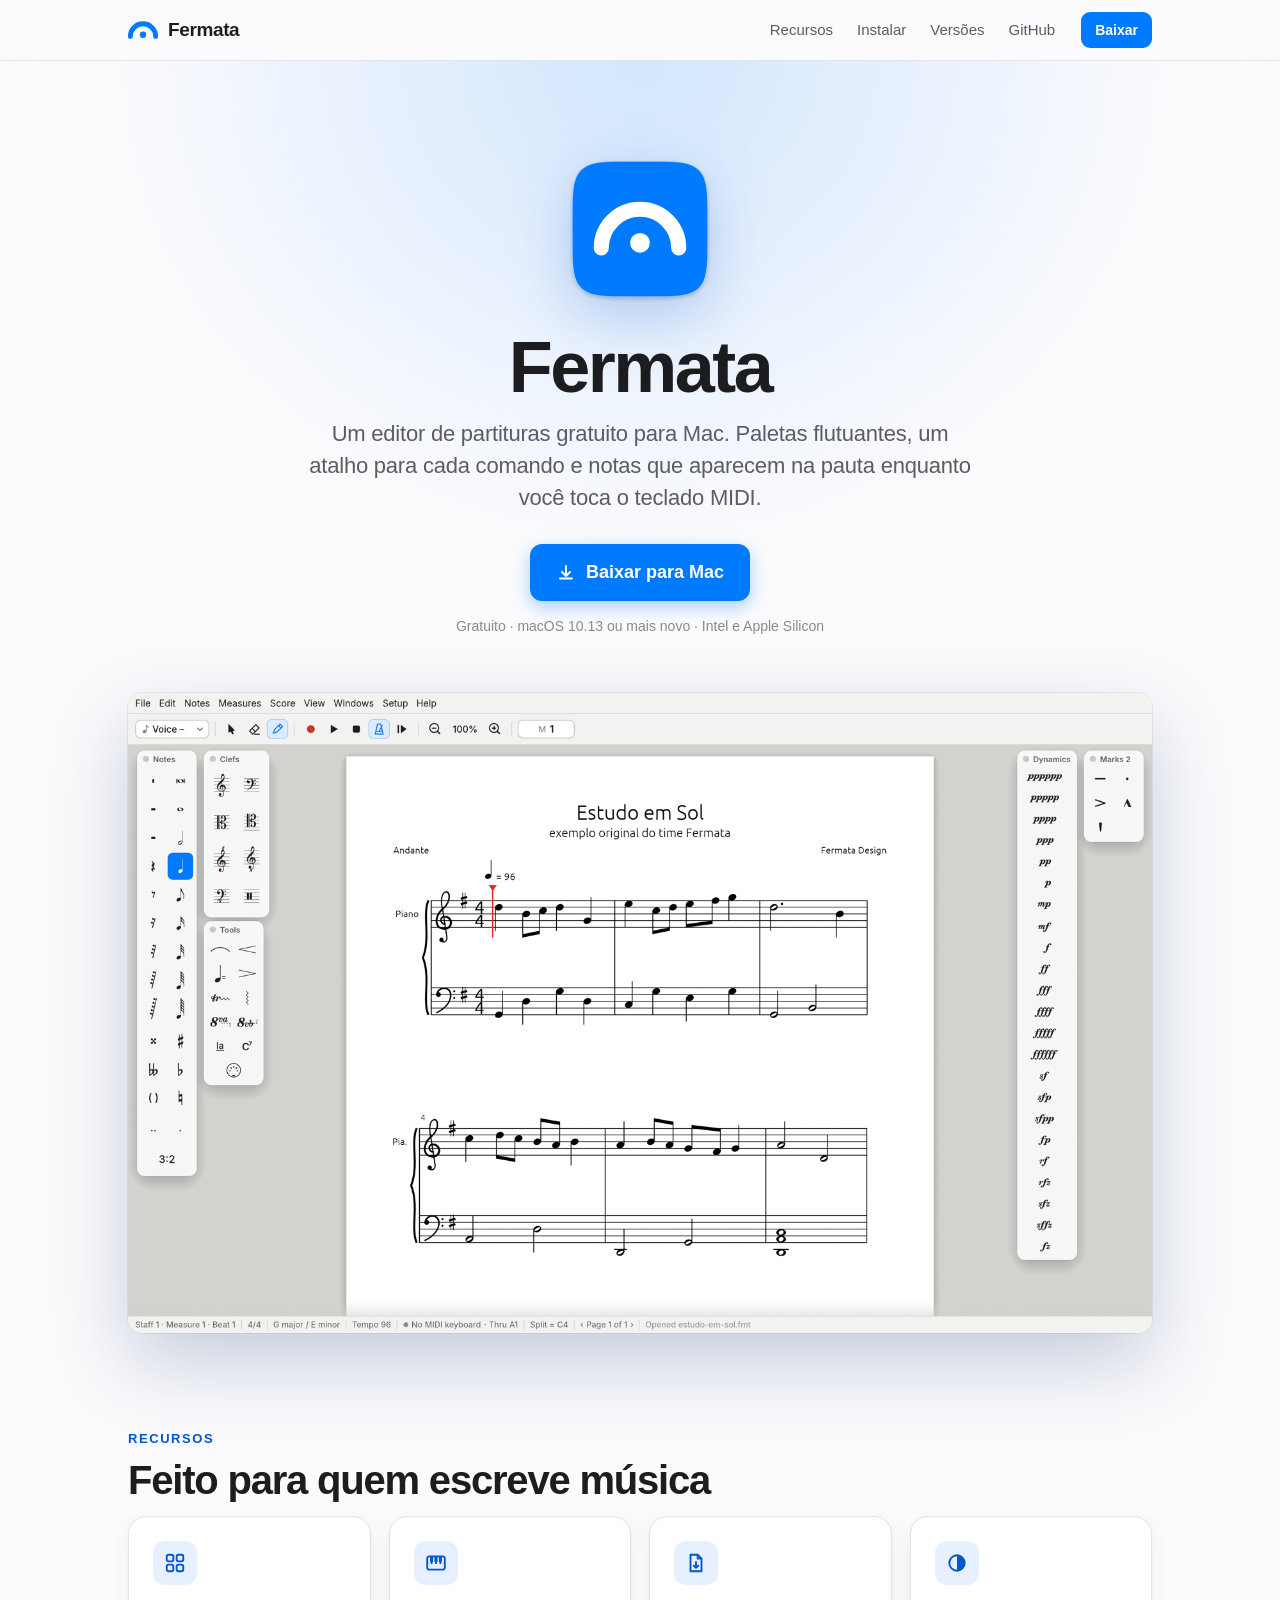
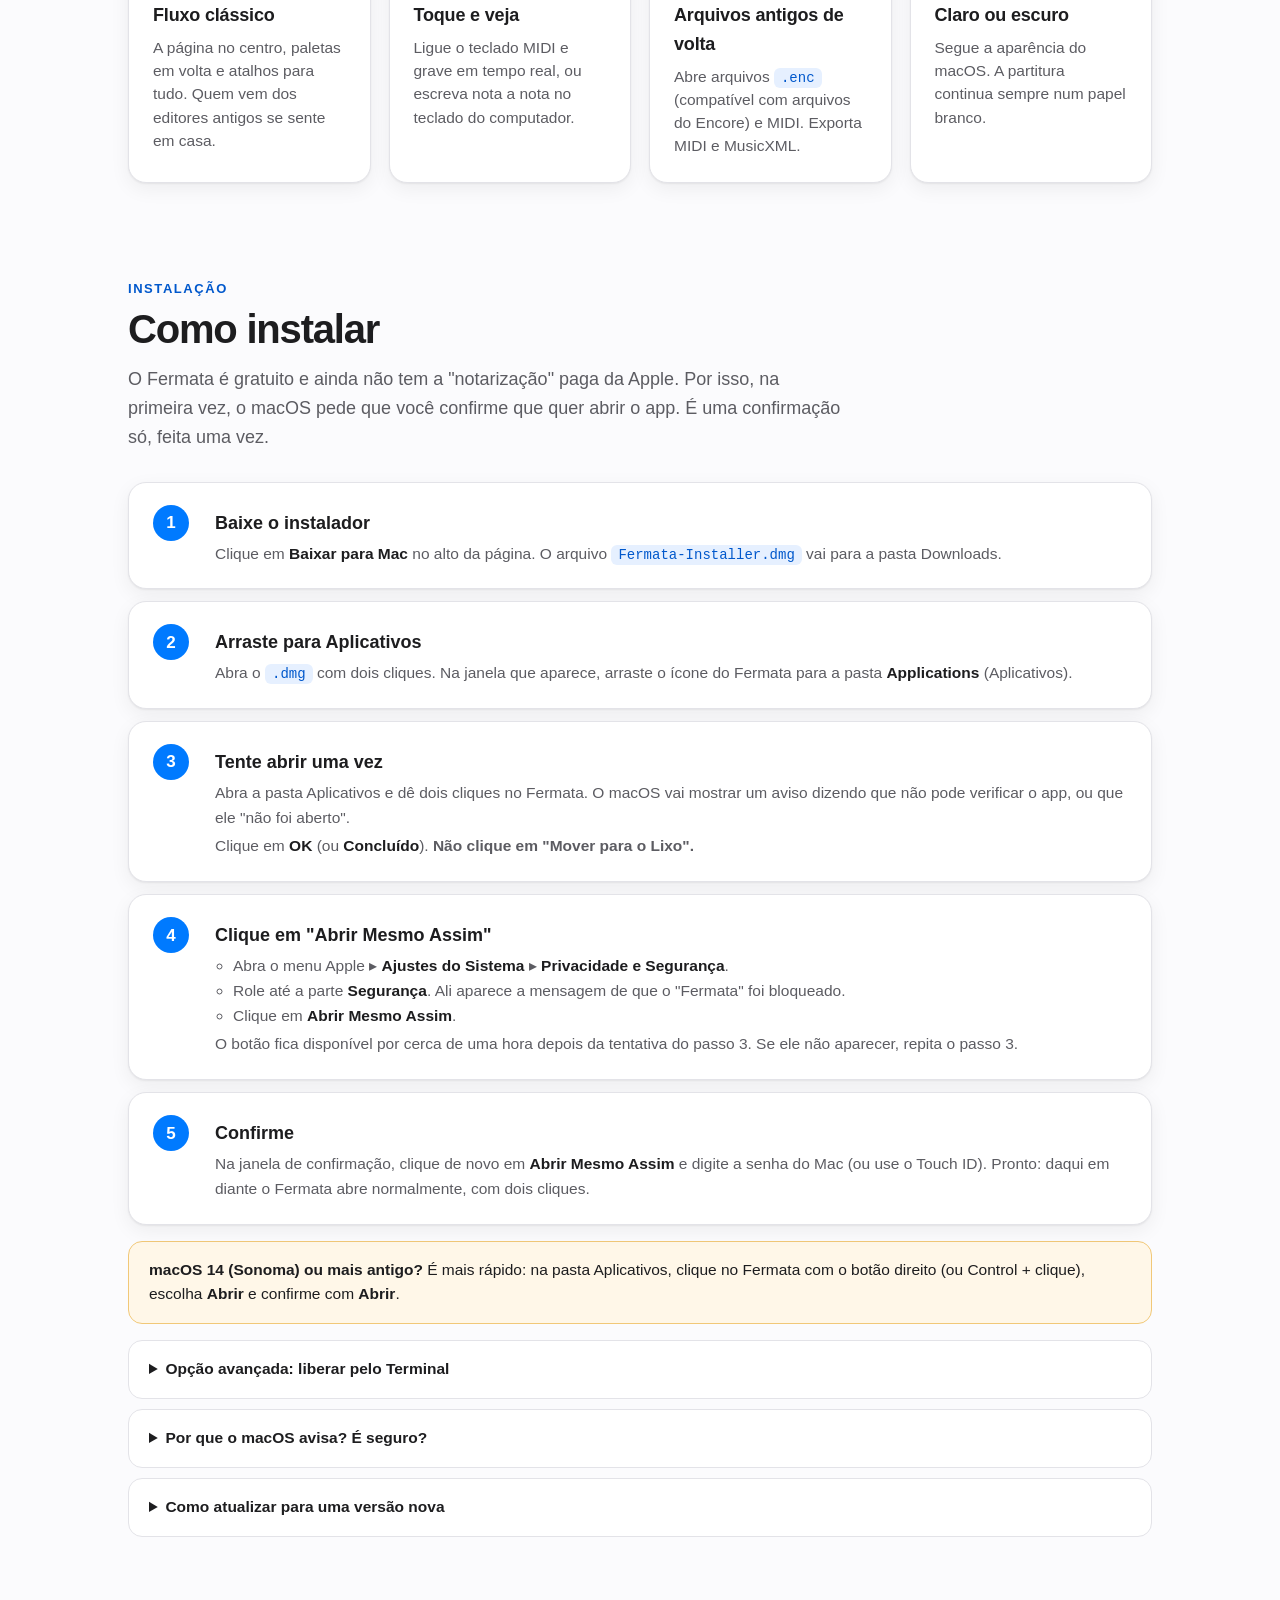
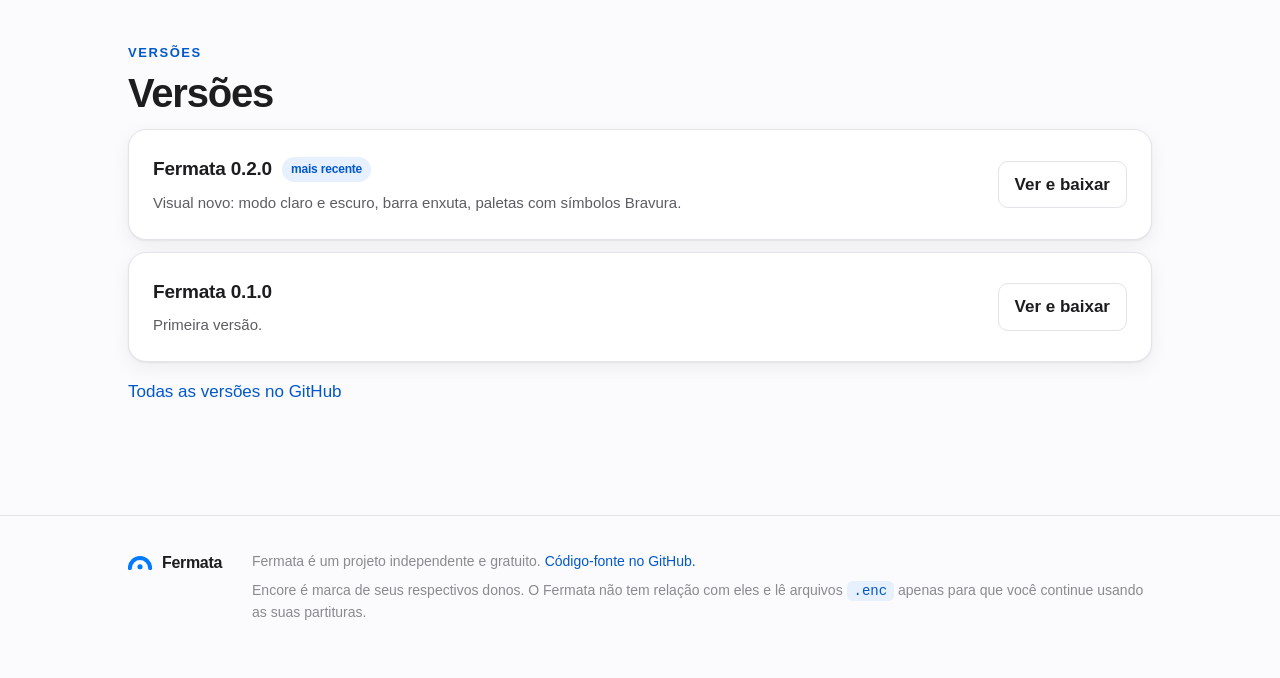
==== docs/index.html @ e5c8a21b "site: identidade visual nova (ícone Traço, logotipo, favicon, og:image) na página de download (F-14)" ====
<!doctype html>
<html lang="pt-BR">
<head>
<meta charset="utf-8">
<meta name="viewport" content="width=device-width, initial-scale=1">
<title>Fermata · editor de partituras gratuito para Mac</title>
<meta name="description" content="Fermata é um editor de partituras gratuito para macOS: paletas flutuantes, atalhos para tudo e entrada pelo teclado MIDI.">
<meta name="color-scheme" content="light dark">
<meta name="theme-color" content="#FBFBFD" media="(prefers-color-scheme: light)">
<meta name="theme-color" content="#0F0F11" media="(prefers-color-scheme: dark)">
<link rel="icon" href="favicon.svg" type="image/svg+xml">
<link rel="icon" href="favicon-32.png" sizes="32x32" type="image/png">
<link rel="icon" href="favicon-16.png" sizes="16x16" type="image/png">
<link rel="apple-touch-icon" href="apple-touch-icon.png">
<meta property="og:type" content="website">
<meta property="og:title" content="Fermata · editor de partituras gratuito para Mac">
<meta property="og:description" content="Paletas flutuantes, um atalho para cada comando e notas que aparecem na pauta enquanto você toca o teclado MIDI.">
<meta property="og:url" content="https://murillowelsi.github.io/fermata/">
<meta property="og:image" content="https://murillowelsi.github.io/fermata/og-image.png">
<meta property="og:image:width" content="1200">
<meta property="og:image:height" content="630">
<meta name="twitter:card" content="summary_large_image">
<meta name="twitter:image" content="https://murillowelsi.github.io/fermata/og-image.png">
<link rel="stylesheet" href="site.css">
</head>
<body>

<nav class="nav"><div class="wrap">
  <a class="brand" href="#"><svg viewBox="232 228 560 560" aria-hidden="true"><path d="M276 628A236 236 0 0 1 748 628" fill="none" stroke="currentColor" stroke-width="92" stroke-linecap="round"/><circle cx="512" cy="596" r="60" fill="currentColor"/></svg>Fermata</a>
  <div class="links"><a href="#recursos">Recursos</a><a href="#instalar">Instalar</a><a href="#versoes">Versões</a><a href="https://github.com/murillowelsi/fermata">GitHub</a></div>
  <a class="btn sm" href="https://github.com/murillowelsi/fermata/releases/latest/download/Fermata-Installer.dmg">Baixar</a>
</div></nav>

<header class="hero"><div class="wrap">
  <div class="appicon"><img src="app-icon.svg" alt="Ícone do Fermata" width="168" height="168"></div>
  <h1>Fermata</h1>
  <p class="lead">Um editor de partituras gratuito para Mac. Paletas flutuantes, um atalho para cada comando e notas que aparecem na pauta enquanto você toca o teclado MIDI.</p>
  <a class="btn" href="https://github.com/murillowelsi/fermata/releases/latest/download/Fermata-Installer.dmg"><svg viewBox="0 0 20 20" fill="none" stroke="currentColor" stroke-width="1.9" stroke-linecap="round" stroke-linejoin="round" aria-hidden="true"><path d="M10 3v9.5M6 9l4 4 4-4M4 15.5h12"/></svg>Baixar para Mac</a>
  <div class="meta" id="latest-meta">Gratuito · macOS 10.13 ou mais novo · Intel e Apple Silicon</div>
  <picture>
    <source srcset="screenshot-escuro.png" media="(prefers-color-scheme: dark)">
    <img class="shot" src="screenshot-claro.png" alt="O Fermata com uma partitura para piano aberta, paletas de notas, claves, ferramentas e dinâmicas">
  </picture>
</div></header>

<section id="recursos"><div class="wrap">
  <div class="eyebrow">Recursos</div><h2>Feito para quem escreve música</h2>
  <div class="grid">
    <div class="card"><div class="fi"><svg width="22" height="22" viewBox="0 0 20 20" fill="none" stroke="currentColor" stroke-width="1.7" aria-hidden="true"><rect x="2.5" y="2.5" width="6" height="6" rx="1.6"/><rect x="11.5" y="2.5" width="6" height="6" rx="1.6"/><rect x="2.5" y="11.5" width="6" height="6" rx="1.6"/><rect x="11.5" y="11.5" width="6" height="6" rx="1.6"/></svg></div><h3>Fluxo clássico</h3><p>A página no centro, paletas em volta e atalhos para tudo. Quem vem dos editores antigos se sente em casa.</p></div>
    <div class="card"><div class="fi"><svg width="22" height="22" viewBox="0 0 20 20" fill="none" stroke="currentColor" stroke-width="1.7" stroke-linejoin="round" aria-hidden="true"><rect x="2" y="4" width="16" height="12" rx="2"/><path d="M6 4v7M10 4v7M14 4v7"/><path d="M4.6 4h2.8v5H4.6zM8.6 4h2.8v5H8.6zM12.6 4h2.8v5h-2.8z" fill="currentColor" stroke="none"/></svg></div><h3>Toque e veja</h3><p>Ligue o teclado MIDI e grave em tempo real, ou escreva nota a nota no teclado do computador.</p></div>
    <div class="card"><div class="fi"><svg width="22" height="22" viewBox="0 0 20 20" fill="none" stroke="currentColor" stroke-width="1.7" stroke-linecap="round" stroke-linejoin="round" aria-hidden="true"><path d="M5 2.5h6.5l3.5 3.5v11.5H5z"/><path d="M11.5 2.5V6H15"/><path d="M8 12.5l2 2 2-2M10 9v5.3"/></svg></div><h3>Arquivos antigos de volta</h3><p>Abre arquivos <code>.enc</code> (compatível com arquivos do Encore) e MIDI. Exporta MIDI e MusicXML.</p></div>
    <div class="card"><div class="fi"><svg width="22" height="22" viewBox="0 0 20 20" fill="none" stroke="currentColor" stroke-width="1.7" aria-hidden="true"><circle cx="10" cy="10" r="7"/><path d="M10 3a7 7 0 0 1 0 14z" fill="currentColor" stroke="none"/></svg></div><h3>Claro ou escuro</h3><p>Segue a aparência do macOS. A partitura continua sempre num papel branco.</p></div>
  </div>
</div></section>

<section id="instalar"><div class="wrap">
  <div class="eyebrow">Instalação</div><h2>Como instalar</h2>
  <p class="intro">O Fermata é gratuito e ainda não tem a "notarização" paga da Apple. Por isso, na primeira vez, o macOS pede que você confirme que quer abrir o app. É uma confirmação só, feita uma vez.</p>
  <ol class="steps">
    <li><span class="n">1</span><div><h3>Baixe o instalador</h3><p>Clique em <span class="ui">Baixar para Mac</span> no alto da página. O arquivo <code>Fermata-Installer.dmg</code> vai para a pasta Downloads.</p></div></li>
    <li><span class="n">2</span><div><h3>Arraste para Aplicativos</h3><p>Abra o <code>.dmg</code> com dois cliques. Na janela que aparece, arraste o ícone do Fermata para a pasta <span class="ui">Applications</span> (Aplicativos).</p></div></li>
    <li><span class="n">3</span><div><h3>Tente abrir uma vez</h3><p>Abra a pasta Aplicativos e dê dois cliques no Fermata. O macOS vai mostrar um aviso dizendo que não pode verificar o app, ou que ele "não foi aberto".</p><p>Clique em <span class="ui">OK</span> (ou <span class="ui">Concluído</span>). <strong>Não clique em "Mover para o Lixo".</strong></p></div></li>
    <li><span class="n">4</span><div><h3>Clique em "Abrir Mesmo Assim"</h3><ul><li>Abra o menu Apple ▸ <span class="ui">Ajustes do Sistema</span> ▸ <span class="ui">Privacidade e Segurança</span>.</li><li>Role até a parte <span class="ui">Segurança</span>. Ali aparece a mensagem de que o "Fermata" foi bloqueado.</li><li>Clique em <span class="ui">Abrir Mesmo Assim</span>.</li></ul><p>O botão fica disponível por cerca de uma hora depois da tentativa do passo 3. Se ele não aparecer, repita o passo 3.</p></div></li>
    <li><span class="n">5</span><div><h3>Confirme</h3><p>Na janela de confirmação, clique de novo em <span class="ui">Abrir Mesmo Assim</span> e digite a senha do Mac (ou use o Touch ID). Pronto: daqui em diante o Fermata abre normalmente, com dois cliques.</p></div></li>
  </ol>
  <div class="note"><b>macOS 14 (Sonoma) ou mais antigo?</b> É mais rápido: na pasta Aplicativos, clique no Fermata com o botão direito (ou Control + clique), escolha <span class="ui">Abrir</span> e confirme com <span class="ui">Abrir</span>.</div>
  <details><summary>Opção avançada: liberar pelo Terminal</summary>
    <p>Se preferir, depois do passo 2 abra o Terminal e rode o comando abaixo. Ele tira a marca de "baixado da internet" só do Fermata:</p>
    <pre><code>xattr -dr com.apple.quarantine /Applications/Fermata.app</code></pre>
  </details>
  <details><summary>Por que o macOS avisa? É seguro?</summary>
    <p>A Apple só deixa de avisar sobre apps que passaram pela notarização dela, que exige uma conta paga de desenvolvedor. O Fermata é um projeto gratuito e ainda não tem essa conta. O código-fonte é aberto e pode ser conferido no <a href="https://github.com/murillowelsi/fermata">GitHub</a>. Baixe sempre por esta página ou pela página de versões do projeto.</p>
  </details>
  <details><summary>Como atualizar para uma versão nova</summary>
    <p>Baixe o instalador novo e arraste o Fermata para Aplicativos de novo, escolhendo <span class="ui">Substituir</span>. Talvez o macOS peça a confirmação dos passos 3 a 5 mais uma vez.</p>
  </details>
</div></section>

<section id="versoes"><div class="wrap">
  <div class="eyebrow">Versões</div><h2>Versões</h2>
  <div id="releases">
    <div class="card"><div class="rel"><div><h3>Fermata 0.2.0 <span class="tag">mais recente</span></h3><div class="what">Visual novo: modo claro e escuro, barra enxuta, paletas com símbolos Bravura.</div></div><a class="dl" href="https://github.com/murillowelsi/fermata/releases/tag/v0.2.0">Ver e baixar</a></div></div>
    <div class="card"><div class="rel"><div><h3>Fermata 0.1.0</h3><div class="what">Primeira versão.</div></div><a class="dl" href="https://github.com/murillowelsi/fermata/releases/tag/v0.1.0">Ver e baixar</a></div></div>
  </div>
  <p style="margin-top:16px"><a href="https://github.com/murillowelsi/fermata/releases">Todas as versões no GitHub</a></p>
</div></section>

<footer><div class="wrap">
  <a class="brand" href="#"><svg viewBox="232 228 560 560" aria-hidden="true"><path d="M276 628A236 236 0 0 1 748 628" fill="none" stroke="currentColor" stroke-width="92" stroke-linecap="round"/><circle cx="512" cy="596" r="60" fill="currentColor"/></svg>Fermata</a>
  <div><p>Fermata é um projeto independente e gratuito. <a href="https://github.com/murillowelsi/fermata">Código-fonte no GitHub.</a></p>
  <p>Encore é marca de seus respectivos donos. O Fermata não tem relação com eles e lê arquivos <code>.enc</code> apenas para que você continue usando as suas partituras.</p></div>
</div></footer>

<script>
// Lista as versões direto do GitHub; se não conseguir, fica a lista acima.
(function () {
  var box = document.getElementById('releases');
  fetch('https://api.github.com/repos/murillowelsi/fermata/releases')
    .then(function (r) { if (!r.ok) throw new Error(r.status); return r.json(); })
    .then(function (list) {
      list = list.filter(function (r) { return !r.draft; });
      if (!list.length) return;
      box.textContent = '';
      list.forEach(function (rel, i) {
        var dmg = (rel.assets || []).filter(function (a) { return /\.dmg$/i.test(a.name); })[0];
        var card = document.createElement('div'); card.className = 'card';
        var row = document.createElement('div'); row.className = 'rel';
        var left = document.createElement('div');
        var h = document.createElement('h3'); h.appendChild(document.createTextNode(rel.name || rel.tag_name));
        if (i === 0) { var t = document.createElement('span'); t.className = 'tag'; t.textContent = 'mais recente'; h.appendChild(t); }
        var when = document.createElement('div'); when.className = 'when';
        when.textContent = new Date(rel.published_at).toLocaleDateString('pt-BR', { day: 'numeric', month: 'long', year: 'numeric' }) +
          (dmg ? ' · ' + (dmg.size / 1048576).toFixed(1) + ' MB' : '');
        var notes = document.createElement('a'); notes.className = 'notes'; notes.href = rel.html_url; notes.textContent = 'Notas da versão';
        left.appendChild(h); left.appendChild(when); left.appendChild(notes);
        var a = document.createElement('a'); a.className = 'dl';
        a.href = dmg ? dmg.browser_download_url : rel.html_url;
        a.textContent = dmg ? 'Baixar .dmg' : 'Ver versão';
        row.appendChild(left); row.appendChild(a); card.appendChild(row);
        box.appendChild(card);
      });
      var first = list[0];
      document.getElementById('latest-meta').textContent =
        (first.name || first.tag_name) + ' · Gratuito · macOS 10.13 ou mais novo · Intel e Apple Silicon';
    })
    .catch(function () {});
})();
</script>
</body>
</html>
---- docs/site.css ----
/* Fermata · página de download · CSS estático, sem framework e sem dependências (F-14). */

:root, .light {
  --bg: #FBFBFD; --bg-2: #F2F2F5; --panel: #FFFFFF; --text: #1D1D1F; --text-2: #5C5C62; --text-3: #8A8A8F; --line: #E3E3E8;
  --accent: #007AFF; --accent-hover: #0069DB; --accent-soft: #E6F0FF; --accent-ink: #0058CC;
  --warn-bg: #FFF7E8; --warn-line: #F1C878;
  --shadow-1: 0 1px 2px rgba(0,0,0,.06), 0 6px 20px rgba(0,0,0,.06);
  --shadow-shot: 0 30px 80px rgba(0,40,100,.22), 0 0 0 1px rgba(0,0,0,.06);
  --hero-glow: radial-gradient(60% 55% at 50% 0%, rgba(0,122,255,.16) 0%, rgba(0,122,255,0) 70%);
  color-scheme: light;
}
@media (prefers-color-scheme: dark) { :root:not(.light) {
  --bg: #0F0F11; --bg-2: #161619; --panel: #1C1C1F; --text: #F2F2F4; --text-2: #A8A8AE; --text-3: #7C7C82; --line: #2C2C31;
  --accent: #0A84FF; --accent-hover: #3399FF; --accent-soft: #0E2742; --accent-ink: #66B2FF;
  --warn-bg: #2A2313; --warn-line: #6E5520;
  --shadow-1: 0 1px 2px rgba(0,0,0,.4), 0 6px 20px rgba(0,0,0,.35);
  --shadow-shot: 0 30px 90px rgba(0,0,0,.65), 0 0 0 1px rgba(255,255,255,.08);
  --hero-glow: radial-gradient(60% 55% at 50% 0%, rgba(10,132,255,.22) 0%, rgba(10,132,255,0) 70%);
  color-scheme: dark;
} }
.dark {
  --bg: #0F0F11; --bg-2: #161619; --panel: #1C1C1F; --text: #F2F2F4; --text-2: #A8A8AE; --text-3: #7C7C82; --line: #2C2C31;
  --accent: #0A84FF; --accent-hover: #3399FF; --accent-soft: #0E2742; --accent-ink: #66B2FF;
  --warn-bg: #2A2313; --warn-line: #6E5520;
  --shadow-1: 0 1px 2px rgba(0,0,0,.4), 0 6px 20px rgba(0,0,0,.35);
  --shadow-shot: 0 30px 90px rgba(0,0,0,.65), 0 0 0 1px rgba(255,255,255,.08);
  --hero-glow: radial-gradient(60% 55% at 50% 0%, rgba(10,132,255,.22) 0%, rgba(10,132,255,0) 70%);
  color-scheme: dark;
}
* { box-sizing: border-box }
body { margin: 0; background: var(--bg); color: var(--text); font: 17px/1.6 Inter, -apple-system, BlinkMacSystemFont, sans-serif; -webkit-font-smoothing: antialiased; font-feature-settings: 'cv11' 1, 'ss01' 1 }
a { color: var(--accent-ink); text-decoration: none } a:hover { text-decoration: underline }
.wrap { max-width: 1080px; margin: 0 auto; padding: 0 28px }
code { font: 14px ui-monospace, Menlo, monospace; background: var(--accent-soft); color: var(--accent-ink); padding: 2px 7px; border-radius: 6px }

/* nav */
.nav { position: sticky; top: 0; z-index: 5; backdrop-filter: saturate(180%) blur(16px); background: color-mix(in srgb, var(--bg) 82%, transparent); border-bottom: 1px solid var(--line) }
.nav .wrap { height: 60px; display: flex; align-items: center; gap: 26px }
.brand { display: flex; align-items: center; gap: 10px; font-weight: 700; font-size: 19px; letter-spacing: -.02em; color: var(--text) }
.brand svg { width: 30px; height: 30px; display: block }
.nav .links { margin-left: auto; display: flex; gap: 24px; font-size: 15px; font-weight: 500 } .nav .links a { color: var(--text-2) }
.btn { display: inline-flex; align-items: center; gap: 10px; background: var(--accent); color: #fff; font-weight: 600; border-radius: 12px; padding: 14px 26px; font-size: 18px; box-shadow: 0 6px 18px color-mix(in srgb, var(--accent) 35%, transparent) }
.btn:hover { background: var(--accent-hover); text-decoration: none }
.btn.sm { padding: 7px 14px; font-size: 14px; border-radius: 9px; box-shadow: none }
.btn svg { width: 20px; height: 20px }

/* hero */
.hero { text-align: center; padding: 84px 0 0; background: var(--hero-glow) }
.hero .appicon { width: 168px; height: 168px; display: block; margin: 0 auto 18px; filter: drop-shadow(0 18px 30px rgba(0,80,200,.25)) }
.hero h1 { font-size: 72px; line-height: 1.02; letter-spacing: -.035em; margin: 0 0 14px; font-weight: 750 }
.lead { font-size: 22px; line-height: 1.45; color: var(--text-2); max-width: 680px; margin: 0 auto 30px; letter-spacing: -.01em }
.meta { color: var(--text-3); font-size: 14px; margin-top: 14px }
.shot { display: block; width: 100%; border-radius: 14px; box-shadow: var(--shadow-shot); margin: 56px 0 0 }

/* sections */
section { padding: 96px 0 0 }
.eyebrow { font-size: 13px; font-weight: 700; letter-spacing: .12em; text-transform: uppercase; color: var(--accent-ink); margin-bottom: 8px }
h2 { font-size: 40px; line-height: 1.1; letter-spacing: -.03em; margin: 0 0 14px; font-weight: 700 }
.intro { color: var(--text-2); max-width: 720px; margin: 0 0 30px; font-size: 18px }
.grid { display: grid; grid-template-columns: repeat(4, 1fr); gap: 18px }
.card { background: var(--panel); border: 1px solid var(--line); border-radius: 18px; padding: 24px; box-shadow: var(--shadow-1) }
.card .fi { width: 44px; height: 44px; border-radius: 12px; background: var(--accent-soft); color: var(--accent-ink); display: flex; align-items: center; justify-content: center; margin-bottom: 16px }
.card h3 { margin: 0 0 6px; font-size: 18px; letter-spacing: -.01em } .card p { margin: 0; color: var(--text-2); font-size: 15.5px; line-height: 1.5 }
ol.steps { list-style: none; padding: 0; margin: 0; display: grid; gap: 12px }
ol.steps > li { display: grid; grid-template-columns: 44px 1fr; gap: 18px; background: var(--panel); border: 1px solid var(--line); border-radius: 18px; padding: 22px 24px; box-shadow: var(--shadow-1) }
ol.steps .n { width: 36px; height: 36px; border-radius: 50%; background: var(--accent); color: #fff; font-weight: 700; display: flex; align-items: center; justify-content: center }
ol.steps h3 { margin: 4px 0 4px; font-size: 18px } ol.steps ul { padding-left: 18px } ol.steps p, ol.steps ul { margin: 4px 0 0; color: var(--text-2); font-size: 15.5px }
.ui { font-weight: 600; color: var(--text) }
.note { background: var(--warn-bg); border: 1px solid var(--warn-line); border-radius: 14px; padding: 16px 20px; margin: 16px 0; font-size: 15.5px }
details { background: var(--panel); border: 1px solid var(--line); border-radius: 14px; padding: 16px 20px; margin: 10px 0; font-size: 15.5px }
summary { cursor: pointer; font-weight: 600 }
.rel { display: flex; align-items: center; justify-content: space-between; gap: 16px }
.rel h3 { margin: 0; font-size: 19px; display: flex; align-items: center; gap: 10px } .rel .when { color: var(--text-3); font-size: 14px; margin-top: 2px } .rel .what { color: var(--text-2); font-size: 15px; margin-top: 6px }
.tag { font-size: 12px; font-weight: 700; color: var(--accent-ink); background: var(--accent-soft); padding: 3px 9px; border-radius: 999px }
.dl { font-weight: 600; padding: 9px 16px; border-radius: 10px; border: 1px solid var(--line); color: var(--text); white-space: nowrap }
footer { margin-top: 110px; border-top: 1px solid var(--line); padding: 34px 0 48px; color: var(--text-3); font-size: 14px }
footer .wrap { display: flex; gap: 30px; align-items: flex-start } footer .brand { font-size: 16px } footer .brand svg { width: 24px; height: 24px }
footer p { margin: 0 0 6px }

/* ajustes da versão publicada */
.brand svg { color: var(--accent) }
.hero .appicon img { width: 100%; height: 100%; display: block }
details p, details pre { color: var(--text-2) }
pre { background: var(--bg-2); border: 1px solid var(--line); border-radius: 10px; padding: 12px 14px; overflow-x: auto }
pre code { background: none; padding: 0 }
#releases { display: grid; gap: 12px }
.notes { font-size: 14px; display: inline-block; margin-top: 8px }
@media (max-width: 860px) {
  .grid { grid-template-columns: repeat(2, 1fr) }
  .nav .links { display: none }
  .nav .btn.sm { margin-left: auto }
  .hero h1 { font-size: 52px }
  footer .wrap { flex-direction: column; gap: 12px }
}
@media (max-width: 520px) {
  .grid { grid-template-columns: 1fr }
  .rel { flex-direction: column; align-items: flex-start }
  h2 { font-size: 32px }
}
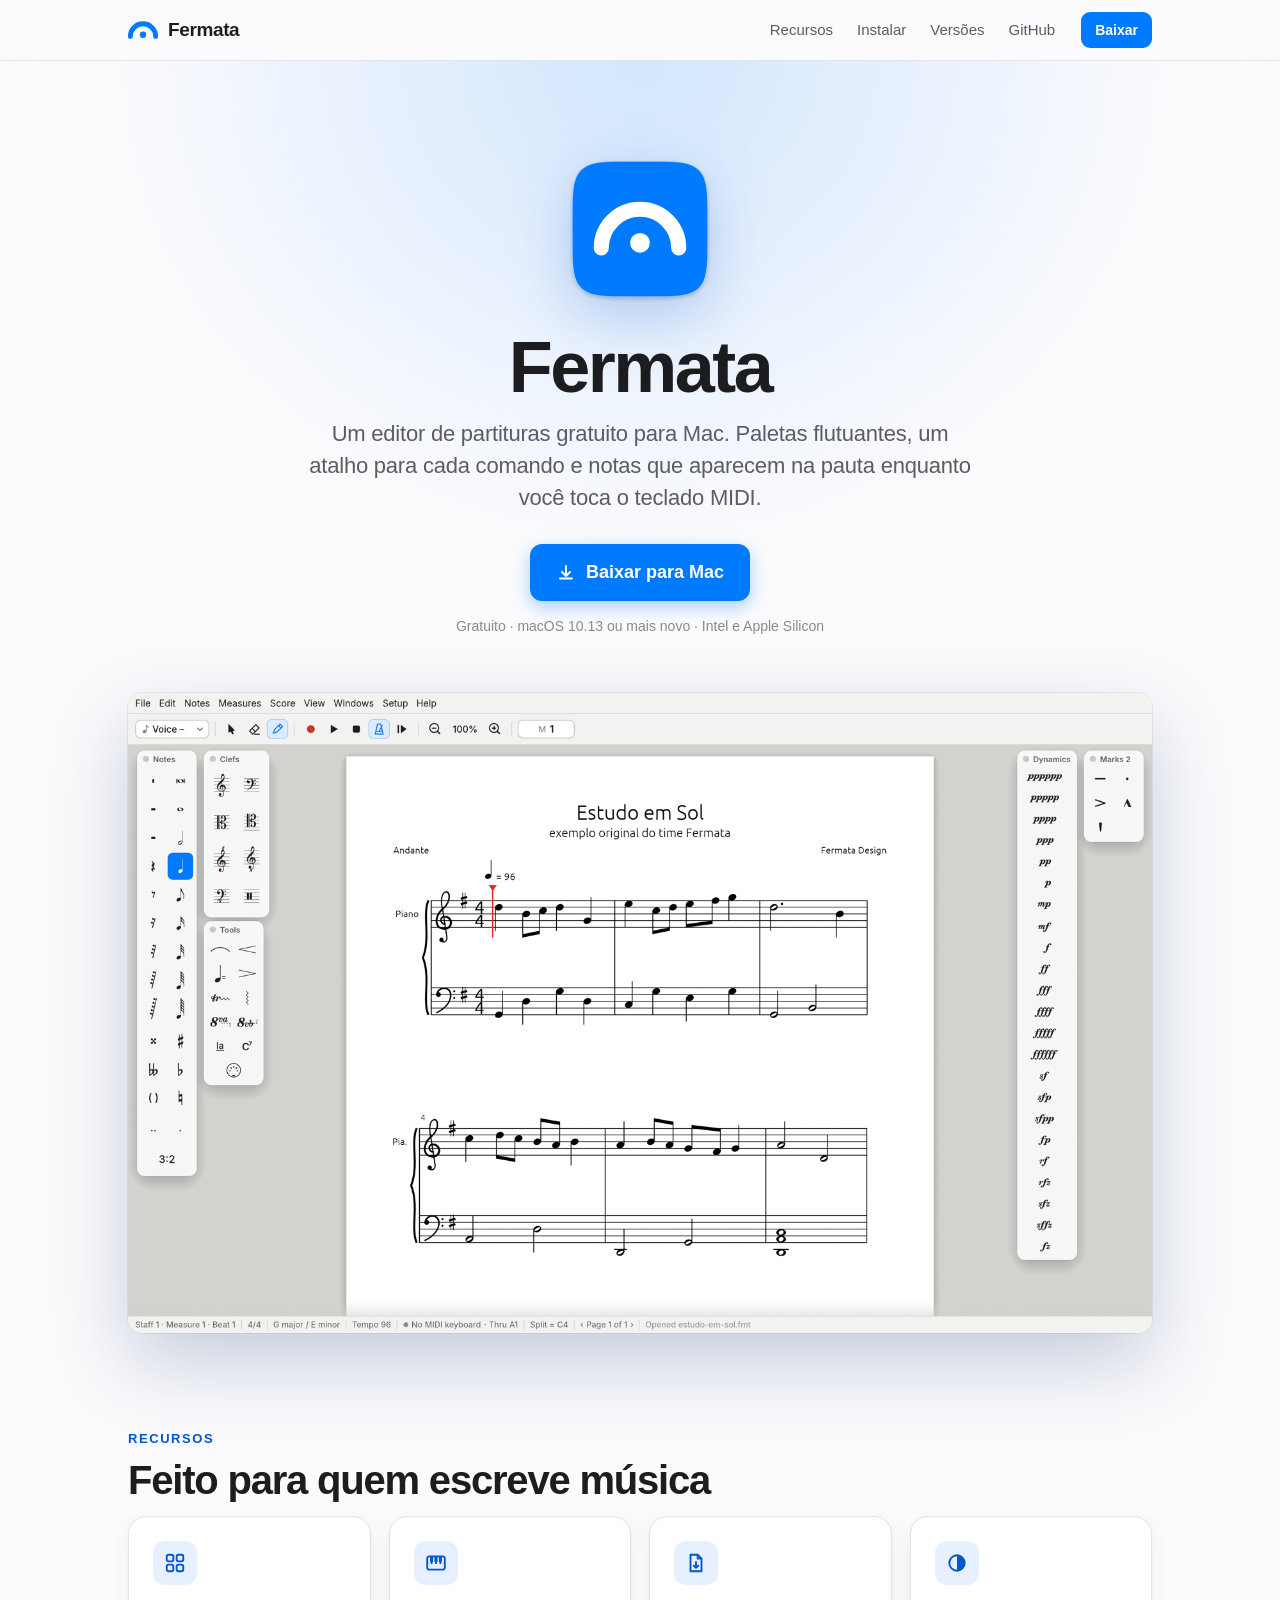
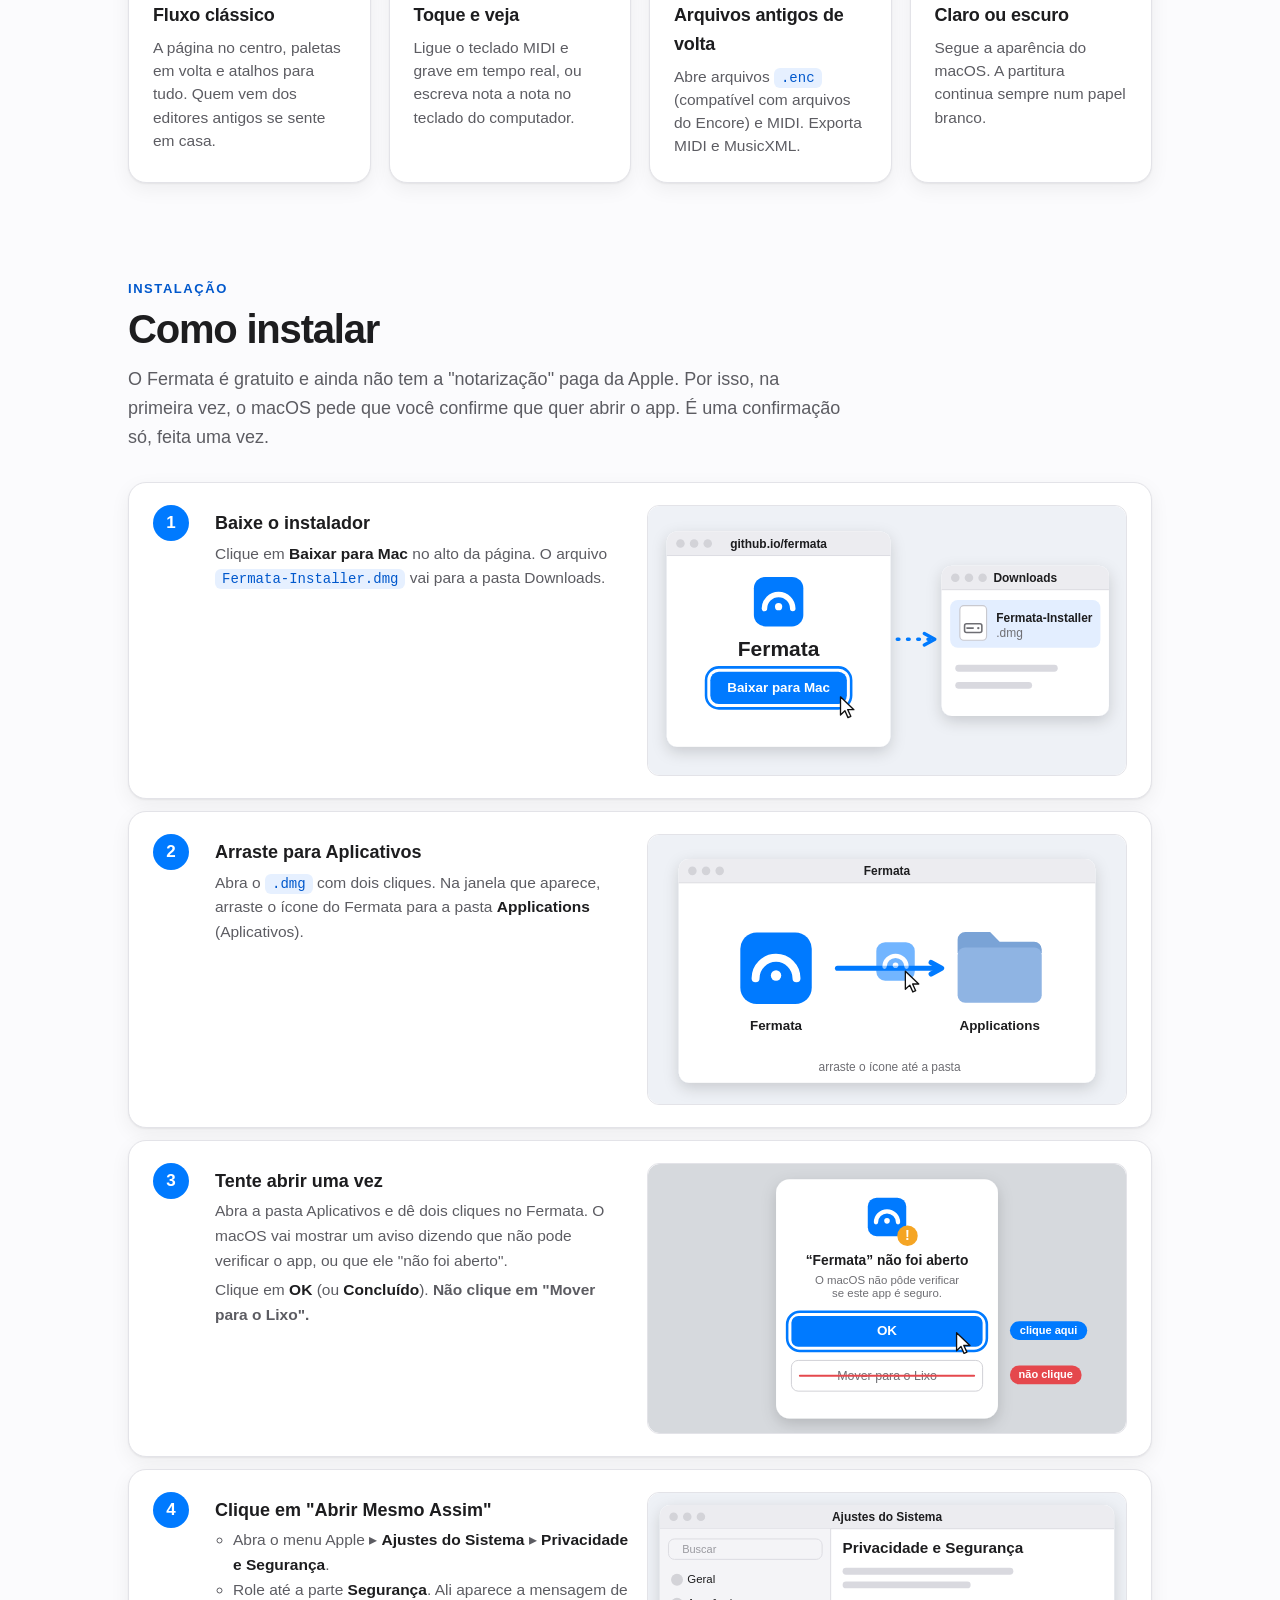
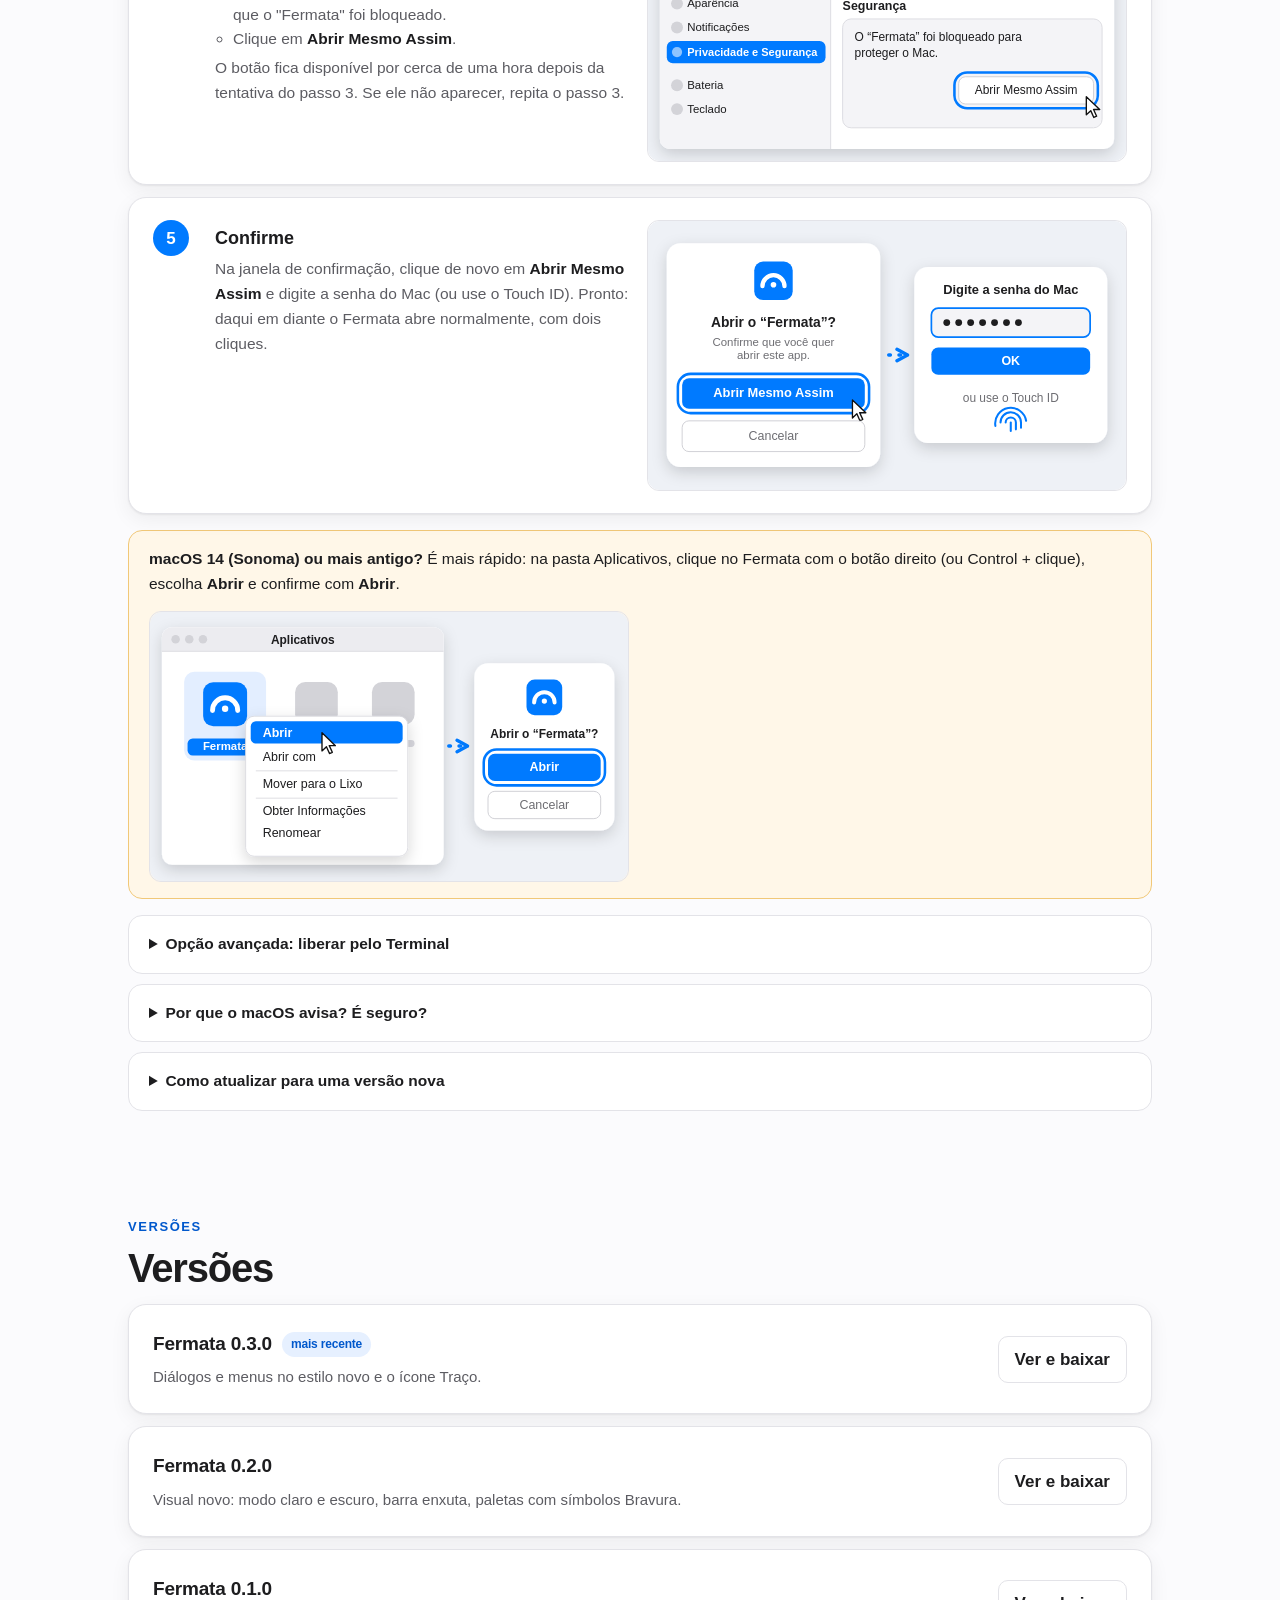
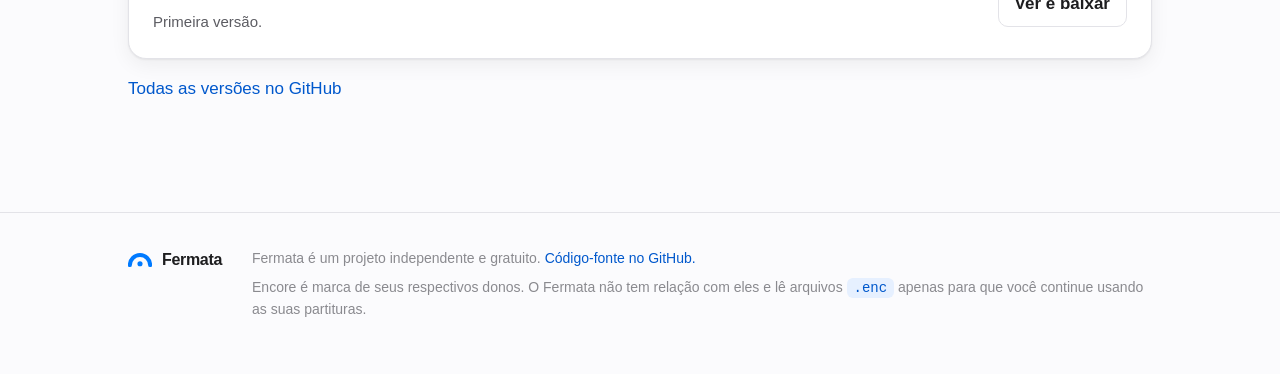
==== commit ded42e5d: "release: 0.3.0 (diálogos e menus no estilo novo, ícone Traço) e ilustrações do passo a passo na pági" ====
--- a/docs/index.html
+++ b/docs/index.html
@@ -57,13 +57,13 @@
   <div class="eyebrow">Instalação</div><h2>Como instalar</h2>
   <p class="intro">O Fermata é gratuito e ainda não tem a "notarização" paga da Apple. Por isso, na primeira vez, o macOS pede que você confirme que quer abrir o app. É uma confirmação só, feita uma vez.</p>
   <ol class="steps">
-    <li><span class="n">1</span><div><h3>Baixe o instalador</h3><p>Clique em <span class="ui">Baixar para Mac</span> no alto da página. O arquivo <code>Fermata-Installer.dmg</code> vai para a pasta Downloads.</p></div></li>
-    <li><span class="n">2</span><div><h3>Arraste para Aplicativos</h3><p>Abra o <code>.dmg</code> com dois cliques. Na janela que aparece, arraste o ícone do Fermata para a pasta <span class="ui">Applications</span> (Aplicativos).</p></div></li>
-    <li><span class="n">3</span><div><h3>Tente abrir uma vez</h3><p>Abra a pasta Aplicativos e dê dois cliques no Fermata. O macOS vai mostrar um aviso dizendo que não pode verificar o app, ou que ele "não foi aberto".</p><p>Clique em <span class="ui">OK</span> (ou <span class="ui">Concluído</span>). <strong>Não clique em "Mover para o Lixo".</strong></p></div></li>
-    <li><span class="n">4</span><div><h3>Clique em "Abrir Mesmo Assim"</h3><ul><li>Abra o menu Apple ▸ <span class="ui">Ajustes do Sistema</span> ▸ <span class="ui">Privacidade e Segurança</span>.</li><li>Role até a parte <span class="ui">Segurança</span>. Ali aparece a mensagem de que o "Fermata" foi bloqueado.</li><li>Clique em <span class="ui">Abrir Mesmo Assim</span>.</li></ul><p>O botão fica disponível por cerca de uma hora depois da tentativa do passo 3. Se ele não aparecer, repita o passo 3.</p></div></li>
-    <li><span class="n">5</span><div><h3>Confirme</h3><p>Na janela de confirmação, clique de novo em <span class="ui">Abrir Mesmo Assim</span> e digite a senha do Mac (ou use o Touch ID). Pronto: daqui em diante o Fermata abre normalmente, com dois cliques.</p></div></li>
+    <li class="with-fig"><span class="n">1</span><div><h3>Baixe o instalador</h3><p>Clique em <span class="ui">Baixar para Mac</span> no alto da página. O arquivo <code>Fermata-Installer.dmg</code> vai para a pasta Downloads.</p></div><figure class="step-fig"><picture><source srcset="instalacao/passo-1-escuro.svg" media="(prefers-color-scheme: dark)"><img src="instalacao/passo-1-claro.svg" alt="Na página do Fermata, o botão azul “Baixar para Mac” está destacado. Uma seta leva até a lista de Downloads, onde aparece o arquivo Fermata-Installer.dmg." width="560" height="315" loading="lazy"></picture></figure></li>
+    <li class="with-fig"><span class="n">2</span><div><h3>Arraste para Aplicativos</h3><p>Abra o <code>.dmg</code> com dois cliques. Na janela que aparece, arraste o ícone do Fermata para a pasta <span class="ui">Applications</span> (Aplicativos).</p></div><figure class="step-fig"><picture><source srcset="instalacao/passo-2-escuro.svg" media="(prefers-color-scheme: dark)"><img src="instalacao/passo-2-claro.svg" alt="A janela do instalador mostra o ícone do Fermata à esquerda e a pasta Applications à direita, com uma seta azul indicando para arrastar o ícone até a pasta." width="560" height="315" loading="lazy"></picture></figure></li>
+    <li class="with-fig"><span class="n">3</span><div><h3>Tente abrir uma vez</h3><p>Abra a pasta Aplicativos e dê dois cliques no Fermata. O macOS vai mostrar um aviso dizendo que não pode verificar o app, ou que ele "não foi aberto".</p><p>Clique em <span class="ui">OK</span> (ou <span class="ui">Concluído</span>). <strong>Não clique em "Mover para o Lixo".</strong></p></div><figure class="step-fig"><picture><source srcset="instalacao/passo-3-escuro.svg" media="(prefers-color-scheme: dark)"><img src="instalacao/passo-3-claro.svg" alt="Aviso do macOS dizendo que o Fermata não foi aberto. O botão “OK” está destacado em azul; o botão “Mover para o Lixo” está marcado com “não clique”." width="560" height="315" loading="lazy"></picture></figure></li>
+    <li class="with-fig"><span class="n">4</span><div><h3>Clique em "Abrir Mesmo Assim"</h3><ul><li>Abra o menu Apple ▸ <span class="ui">Ajustes do Sistema</span> ▸ <span class="ui">Privacidade e Segurança</span>.</li><li>Role até a parte <span class="ui">Segurança</span>. Ali aparece a mensagem de que o "Fermata" foi bloqueado.</li><li>Clique em <span class="ui">Abrir Mesmo Assim</span>.</li></ul><p>O botão fica disponível por cerca de uma hora depois da tentativa do passo 3. Se ele não aparecer, repita o passo 3.</p></div><figure class="step-fig"><picture><source srcset="instalacao/passo-4-escuro.svg" media="(prefers-color-scheme: dark)"><img src="instalacao/passo-4-claro.svg" alt="Ajustes do Sistema com “Privacidade e Segurança” selecionado. Na seção Segurança, a mensagem diz que o Fermata foi bloqueado, e o botão “Abrir Mesmo Assim” está destacado." width="560" height="315" loading="lazy"></picture></figure></li>
+    <li class="with-fig"><span class="n">5</span><div><h3>Confirme</h3><p>Na janela de confirmação, clique de novo em <span class="ui">Abrir Mesmo Assim</span> e digite a senha do Mac (ou use o Touch ID). Pronto: daqui em diante o Fermata abre normalmente, com dois cliques.</p></div><figure class="step-fig"><picture><source srcset="instalacao/passo-5-escuro.svg" media="(prefers-color-scheme: dark)"><img src="instalacao/passo-5-claro.svg" alt="Janela de confirmação com o botão “Abrir Mesmo Assim” destacado. Ao lado, o campo para digitar a senha do Mac, com a opção de usar o Touch ID." width="560" height="315" loading="lazy"></picture></figure></li>
   </ol>
-  <div class="note"><b>macOS 14 (Sonoma) ou mais antigo?</b> É mais rápido: na pasta Aplicativos, clique no Fermata com o botão direito (ou Control + clique), escolha <span class="ui">Abrir</span> e confirme com <span class="ui">Abrir</span>.</div>
+  <div class="note"><b>macOS 14 (Sonoma) ou mais antigo?</b> É mais rápido: na pasta Aplicativos, clique no Fermata com o botão direito (ou Control + clique), escolha <span class="ui">Abrir</span> e confirme com <span class="ui">Abrir</span>.<figure class="step-fig"><picture><source srcset="instalacao/passo-6-escuro.svg" media="(prefers-color-scheme: dark)"><img src="instalacao/passo-6-claro.svg" alt="Na pasta Aplicativos, o Fermata está selecionado e o menu do clique direito mostra a opção “Abrir” destacada. Em seguida, a janela de confirmação com o botão “Abrir”." width="560" height="315" loading="lazy"></picture></figure></div>
   <details><summary>Opção avançada: liberar pelo Terminal</summary>
     <p>Se preferir, depois do passo 2 abra o Terminal e rode o comando abaixo. Ele tira a marca de "baixado da internet" só do Fermata:</p>
     <pre><code>xattr -dr com.apple.quarantine /Applications/Fermata.app</code></pre>
@@ -79,7 +79,8 @@
 <section id="versoes"><div class="wrap">
   <div class="eyebrow">Versões</div><h2>Versões</h2>
   <div id="releases">
-    <div class="card"><div class="rel"><div><h3>Fermata 0.2.0 <span class="tag">mais recente</span></h3><div class="what">Visual novo: modo claro e escuro, barra enxuta, paletas com símbolos Bravura.</div></div><a class="dl" href="https://github.com/murillowelsi/fermata/releases/tag/v0.2.0">Ver e baixar</a></div></div>
+    <div class="card"><div class="rel"><div><h3>Fermata 0.3.0 <span class="tag">mais recente</span></h3><div class="what">Diálogos e menus no estilo novo e o ícone Traço.</div></div><a class="dl" href="https://github.com/murillowelsi/fermata/releases/tag/v0.3.0">Ver e baixar</a></div></div>
+    <div class="card"><div class="rel"><div><h3>Fermata 0.2.0</h3><div class="what">Visual novo: modo claro e escuro, barra enxuta, paletas com símbolos Bravura.</div></div><a class="dl" href="https://github.com/murillowelsi/fermata/releases/tag/v0.2.0">Ver e baixar</a></div></div>
     <div class="card"><div class="rel"><div><h3>Fermata 0.1.0</h3><div class="what">Primeira versão.</div></div><a class="dl" href="https://github.com/murillowelsi/fermata/releases/tag/v0.1.0">Ver e baixar</a></div></div>
   </div>
   <p style="margin-top:16px"><a href="https://github.com/murillowelsi/fermata/releases">Todas as versões no GitHub</a></p>
--- a/docs/site.css
+++ b/docs/site.css
@@ -97,3 +97,14 @@
   .rel { flex-direction: column; align-items: flex-start }
   h2 { font-size: 32px }
 }
+
+/* F-14b: ilustrações do passo a passo */
+/* F-14b · ilustrações do passo a passo. Acrescentar ao final do docs/site.css. */
+ol.steps > li.with-fig { grid-template-columns: 44px minmax(0, 1fr) minmax(0, 480px); align-items: start }
+.step-fig { margin: 0 }
+.step-fig img { display: block; width: 100%; height: auto; border-radius: 12px; border: 1px solid var(--line) }
+.note .step-fig { max-width: 480px; margin-top: 14px }
+@media (max-width: 880px) {
+  ol.steps > li.with-fig { grid-template-columns: 44px 1fr }
+  ol.steps > li.with-fig .step-fig { grid-column: 2; max-width: 520px }
+}
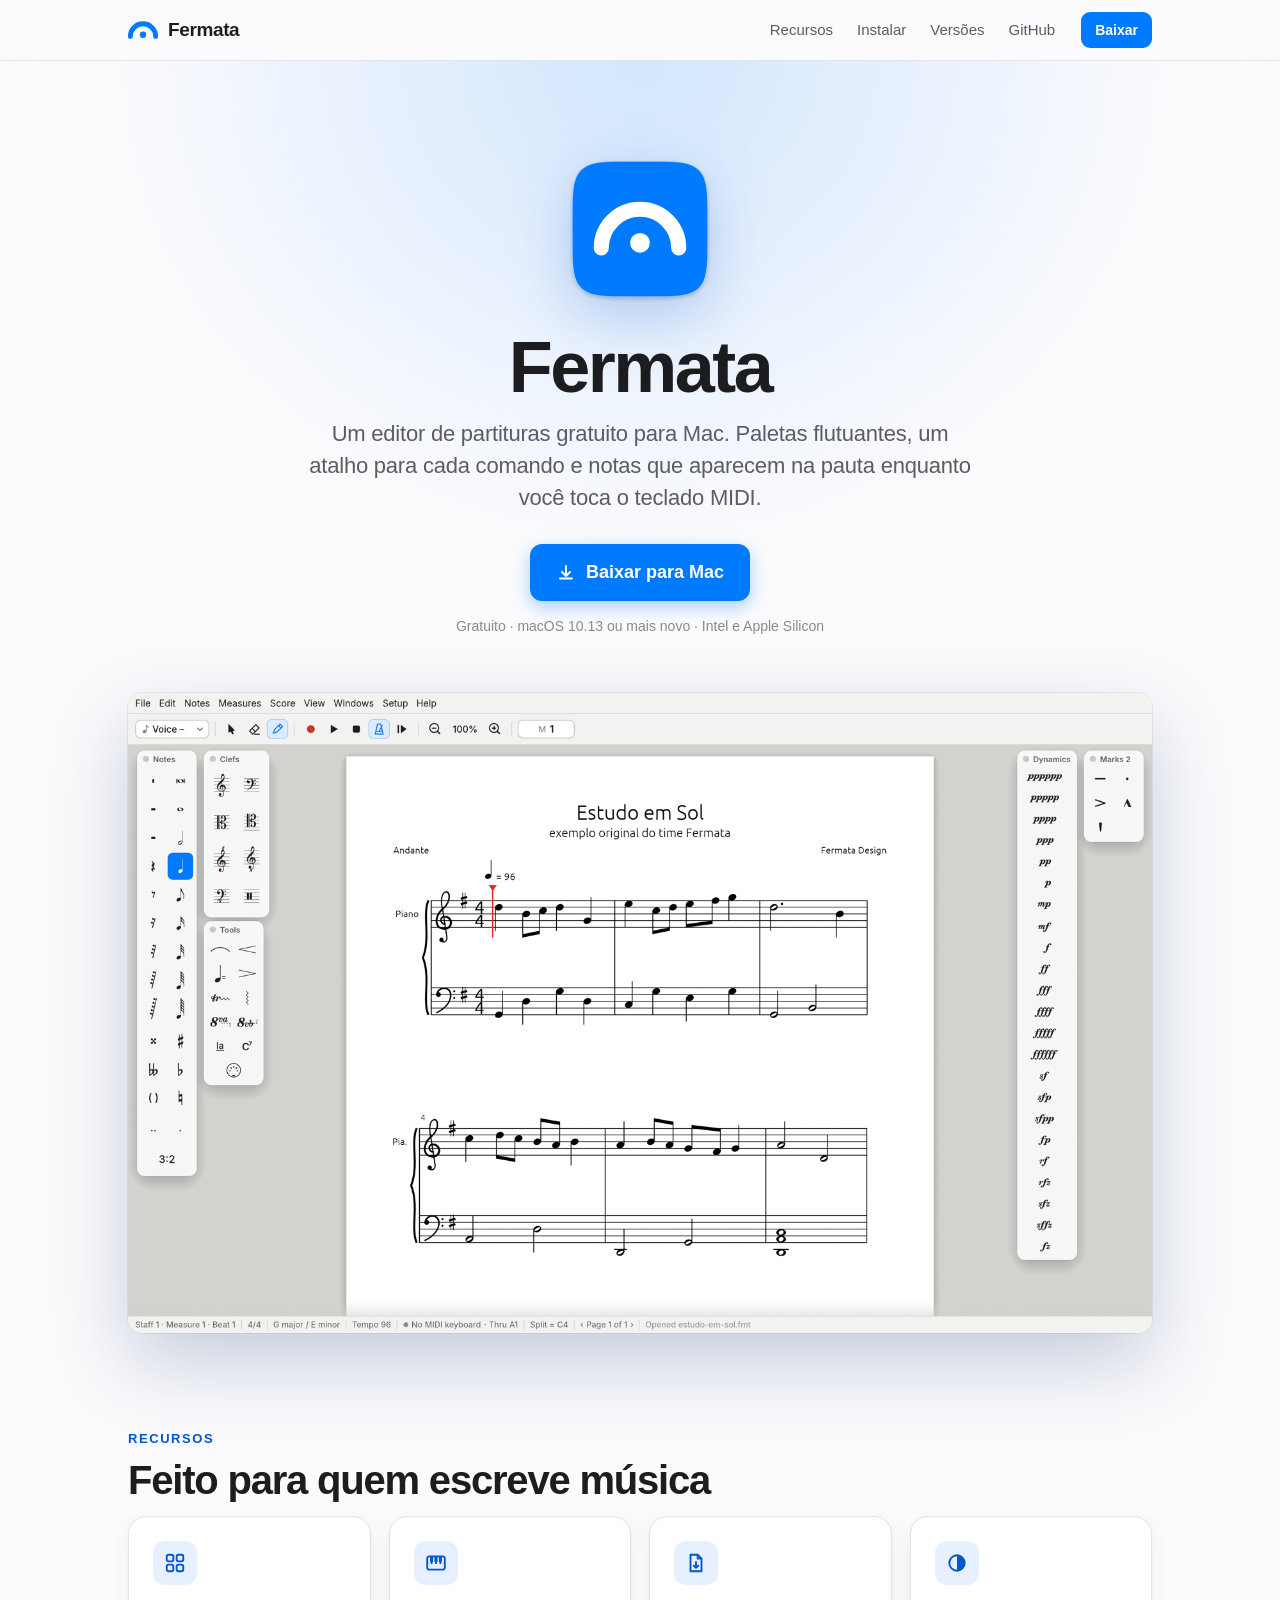
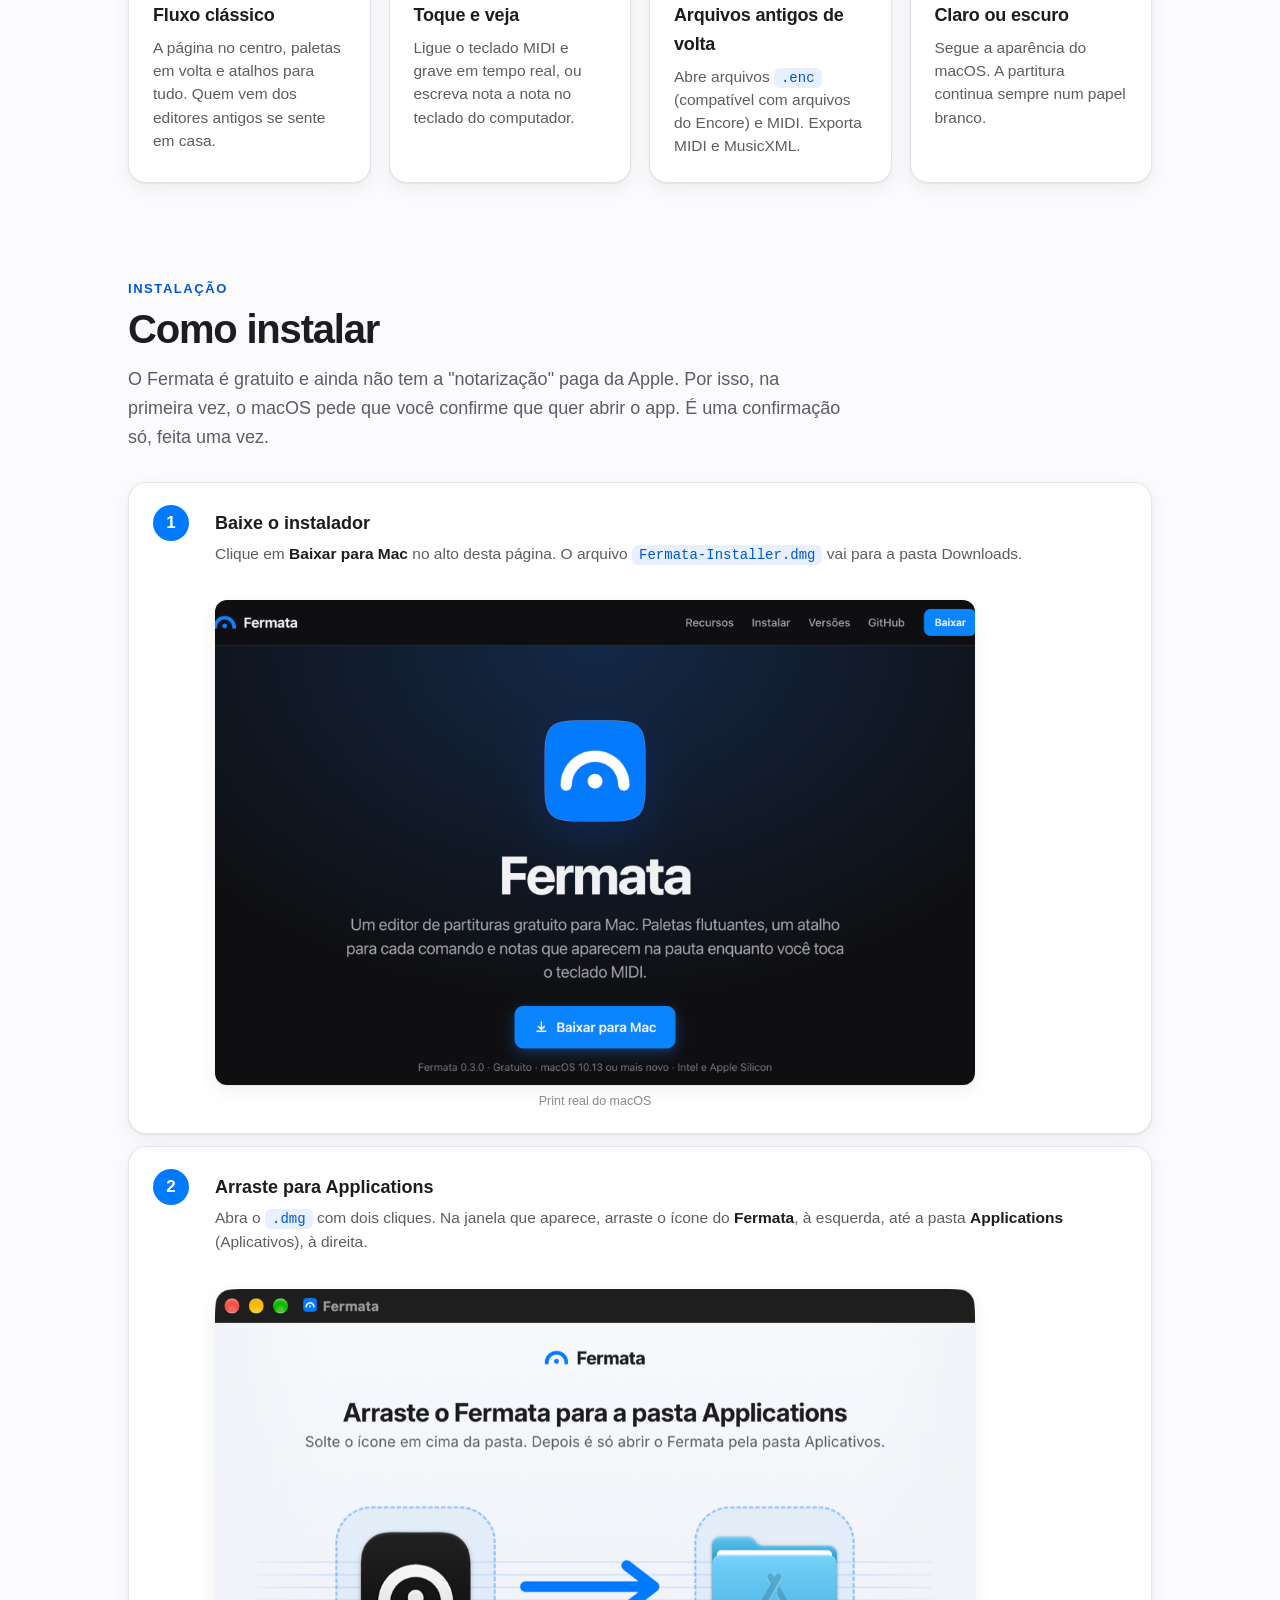
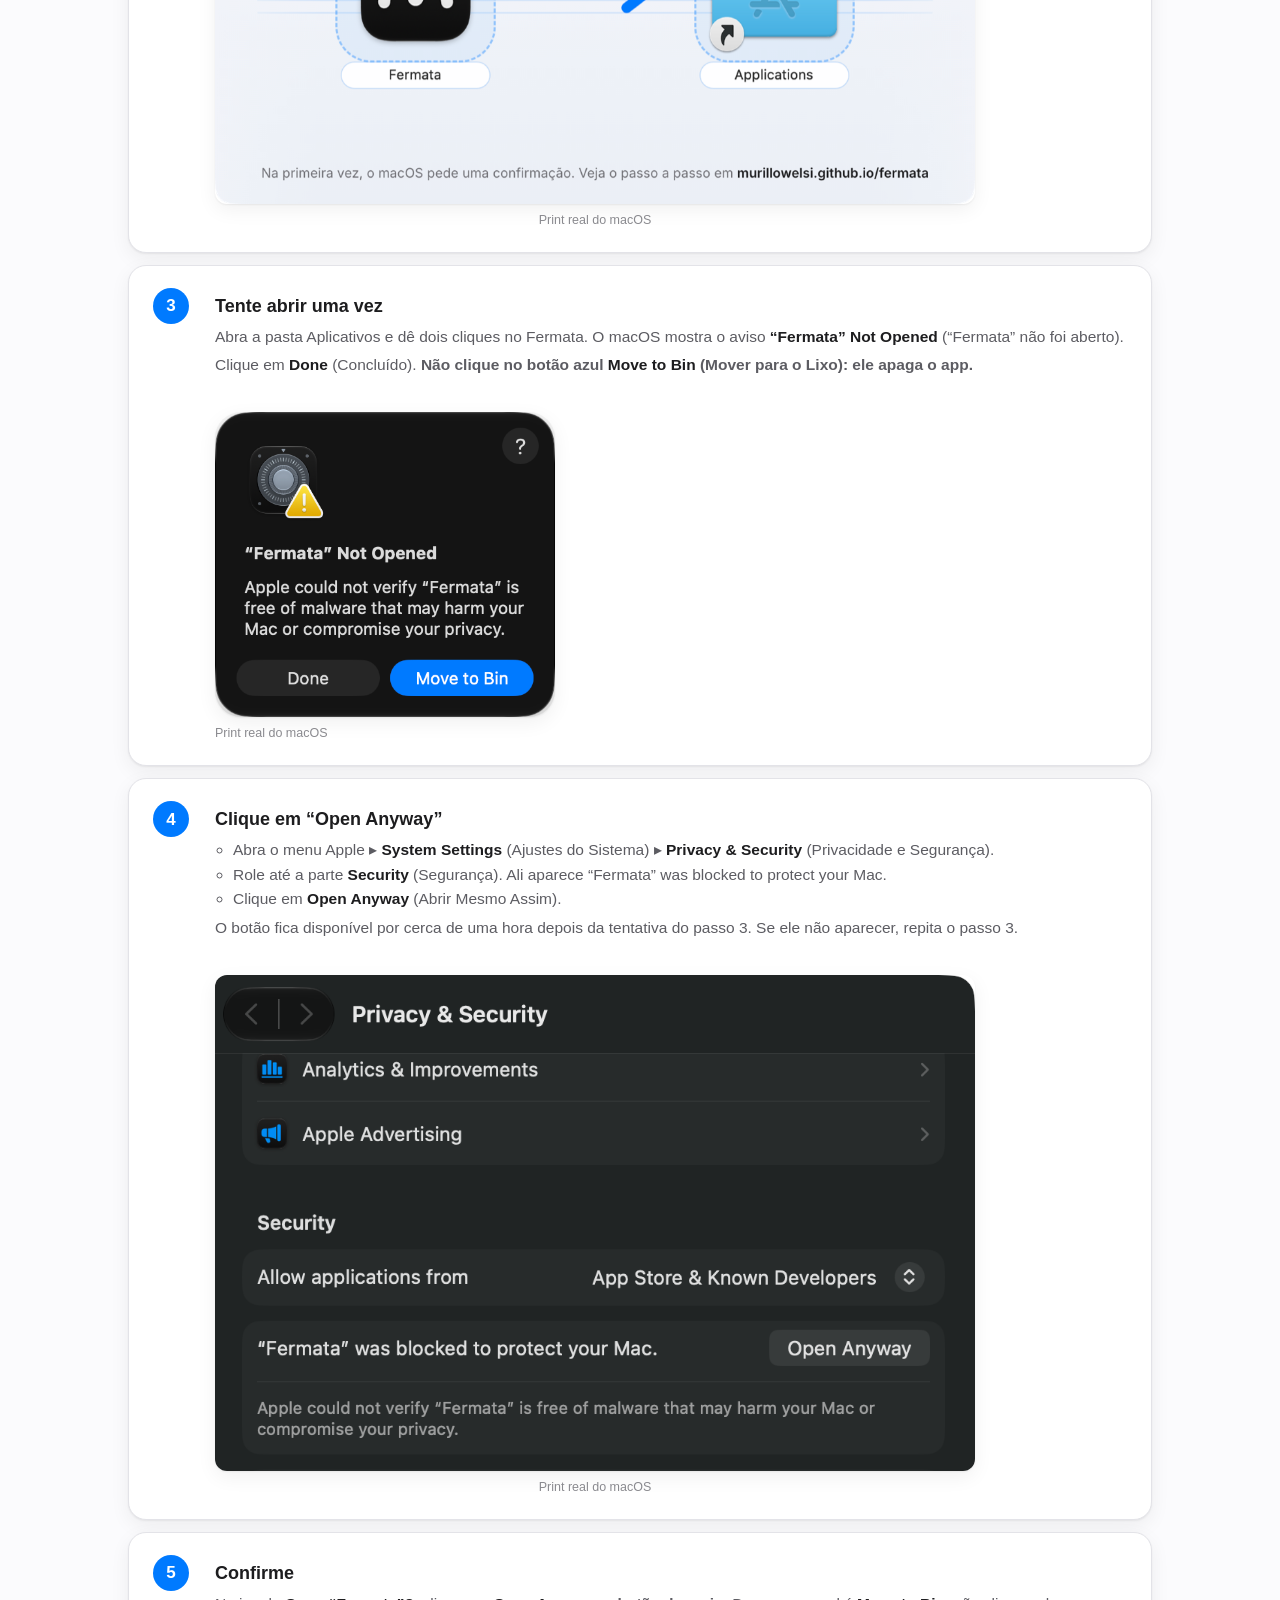
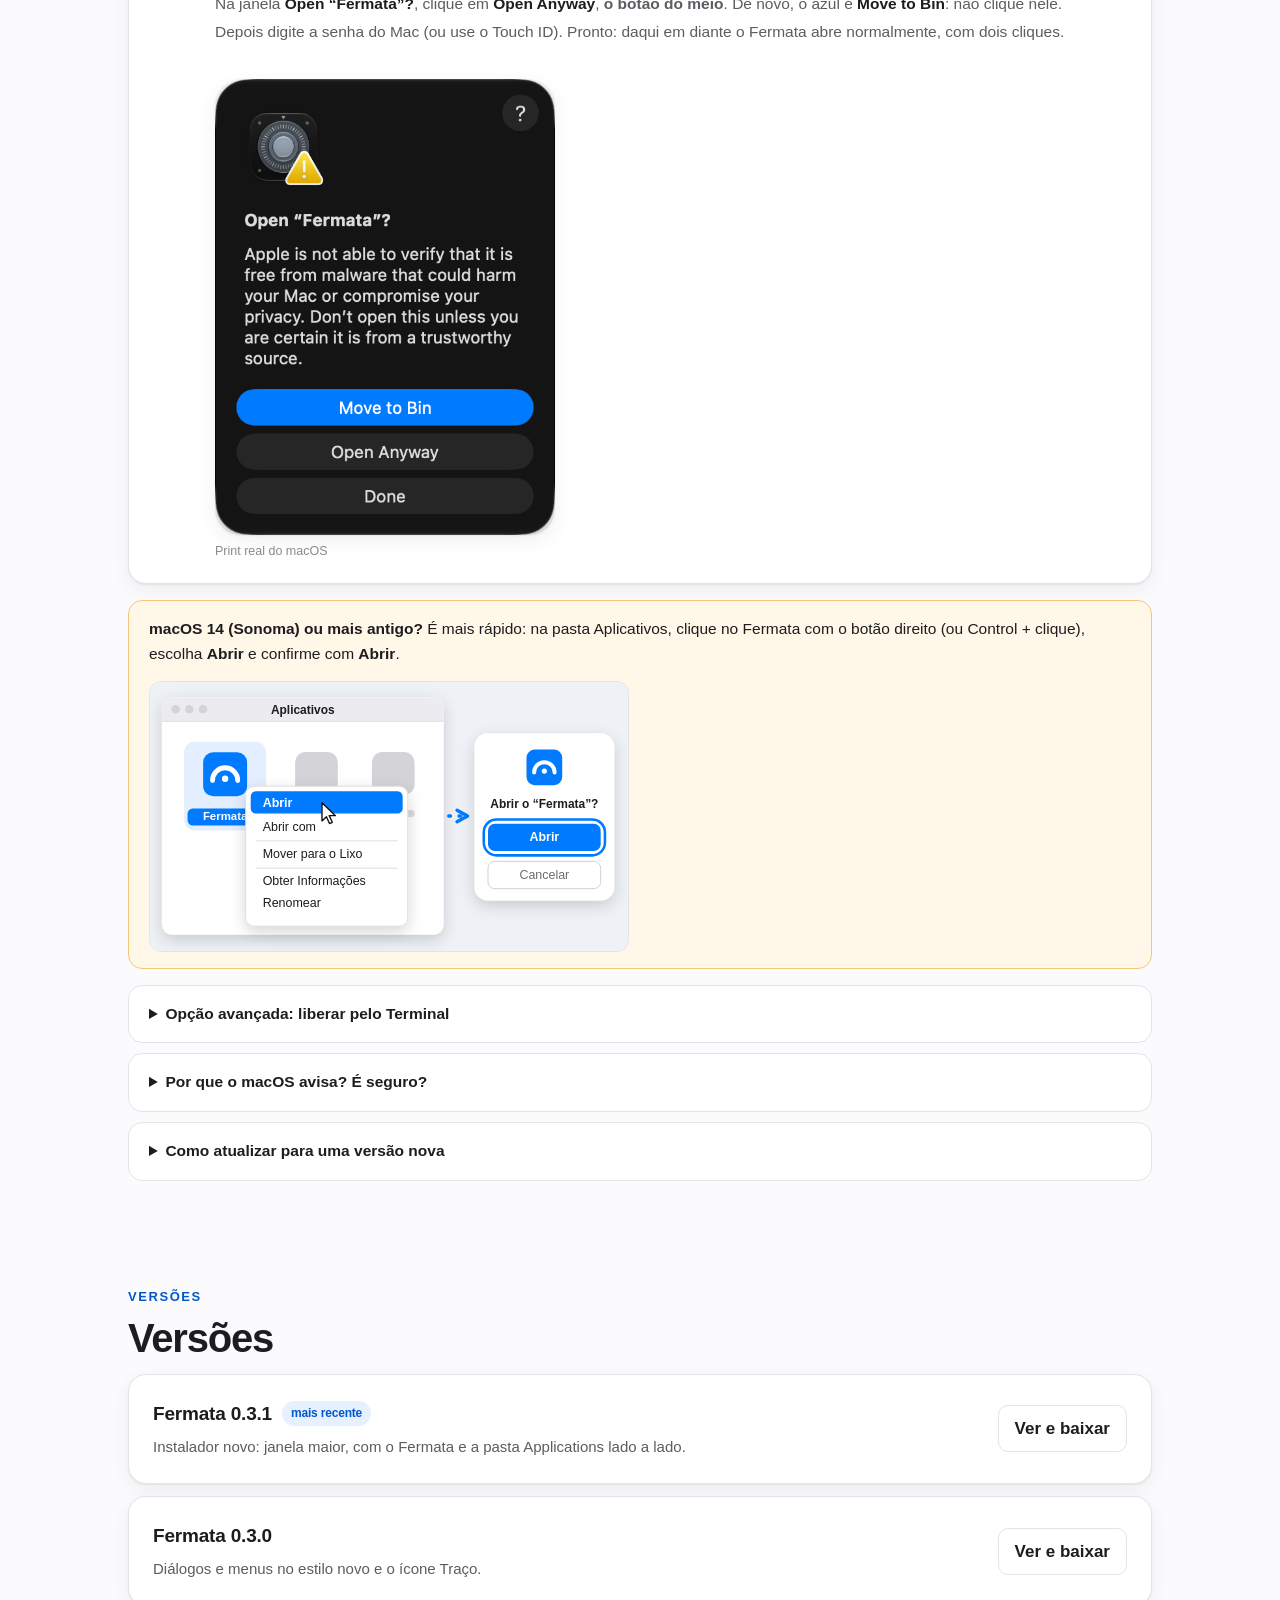
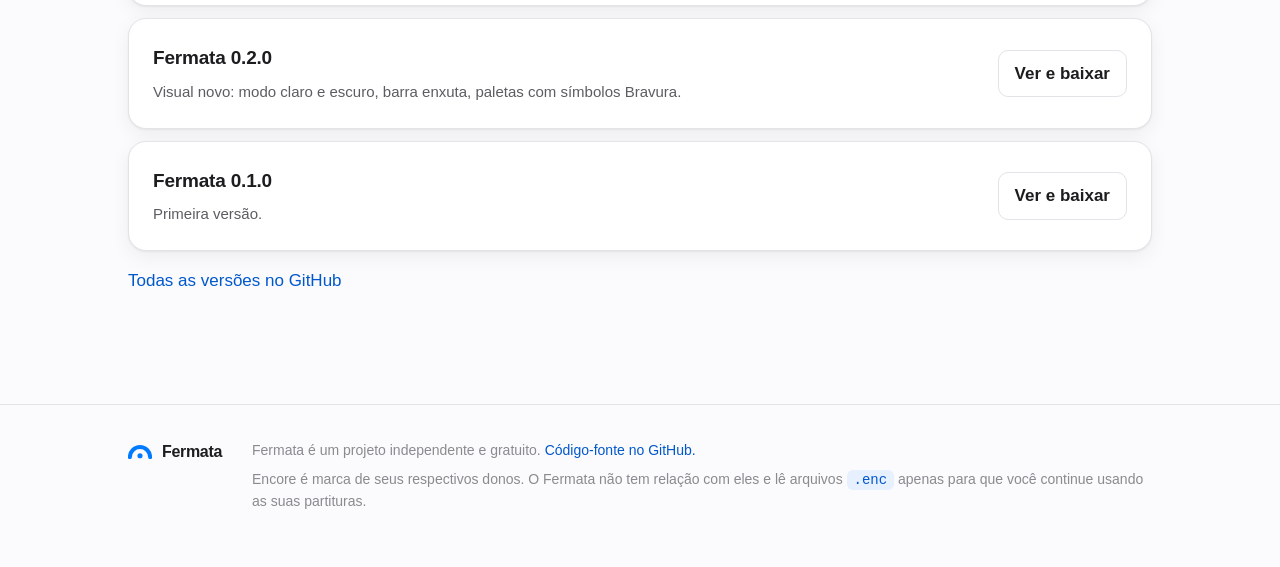
==== commit 9175fd25: "release: 0.3.1 (instalador com layout novo) e prints reais do passo a passo na página" ====
--- a/docs/index.html
+++ b/docs/index.html
@@ -57,11 +57,11 @@
   <div class="eyebrow">Instalação</div><h2>Como instalar</h2>
   <p class="intro">O Fermata é gratuito e ainda não tem a "notarização" paga da Apple. Por isso, na primeira vez, o macOS pede que você confirme que quer abrir o app. É uma confirmação só, feita uma vez.</p>
   <ol class="steps">
-    <li class="with-fig"><span class="n">1</span><div><h3>Baixe o instalador</h3><p>Clique em <span class="ui">Baixar para Mac</span> no alto da página. O arquivo <code>Fermata-Installer.dmg</code> vai para a pasta Downloads.</p></div><figure class="step-fig"><picture><source srcset="instalacao/passo-1-escuro.svg" media="(prefers-color-scheme: dark)"><img src="instalacao/passo-1-claro.svg" alt="Na página do Fermata, o botão azul “Baixar para Mac” está destacado. Uma seta leva até a lista de Downloads, onde aparece o arquivo Fermata-Installer.dmg." width="560" height="315" loading="lazy"></picture></figure></li>
-    <li class="with-fig"><span class="n">2</span><div><h3>Arraste para Aplicativos</h3><p>Abra o <code>.dmg</code> com dois cliques. Na janela que aparece, arraste o ícone do Fermata para a pasta <span class="ui">Applications</span> (Aplicativos).</p></div><figure class="step-fig"><picture><source srcset="instalacao/passo-2-escuro.svg" media="(prefers-color-scheme: dark)"><img src="instalacao/passo-2-claro.svg" alt="A janela do instalador mostra o ícone do Fermata à esquerda e a pasta Applications à direita, com uma seta azul indicando para arrastar o ícone até a pasta." width="560" height="315" loading="lazy"></picture></figure></li>
-    <li class="with-fig"><span class="n">3</span><div><h3>Tente abrir uma vez</h3><p>Abra a pasta Aplicativos e dê dois cliques no Fermata. O macOS vai mostrar um aviso dizendo que não pode verificar o app, ou que ele "não foi aberto".</p><p>Clique em <span class="ui">OK</span> (ou <span class="ui">Concluído</span>). <strong>Não clique em "Mover para o Lixo".</strong></p></div><figure class="step-fig"><picture><source srcset="instalacao/passo-3-escuro.svg" media="(prefers-color-scheme: dark)"><img src="instalacao/passo-3-claro.svg" alt="Aviso do macOS dizendo que o Fermata não foi aberto. O botão “OK” está destacado em azul; o botão “Mover para o Lixo” está marcado com “não clique”." width="560" height="315" loading="lazy"></picture></figure></li>
-    <li class="with-fig"><span class="n">4</span><div><h3>Clique em "Abrir Mesmo Assim"</h3><ul><li>Abra o menu Apple ▸ <span class="ui">Ajustes do Sistema</span> ▸ <span class="ui">Privacidade e Segurança</span>.</li><li>Role até a parte <span class="ui">Segurança</span>. Ali aparece a mensagem de que o "Fermata" foi bloqueado.</li><li>Clique em <span class="ui">Abrir Mesmo Assim</span>.</li></ul><p>O botão fica disponível por cerca de uma hora depois da tentativa do passo 3. Se ele não aparecer, repita o passo 3.</p></div><figure class="step-fig"><picture><source srcset="instalacao/passo-4-escuro.svg" media="(prefers-color-scheme: dark)"><img src="instalacao/passo-4-claro.svg" alt="Ajustes do Sistema com “Privacidade e Segurança” selecionado. Na seção Segurança, a mensagem diz que o Fermata foi bloqueado, e o botão “Abrir Mesmo Assim” está destacado." width="560" height="315" loading="lazy"></picture></figure></li>
-    <li class="with-fig"><span class="n">5</span><div><h3>Confirme</h3><p>Na janela de confirmação, clique de novo em <span class="ui">Abrir Mesmo Assim</span> e digite a senha do Mac (ou use o Touch ID). Pronto: daqui em diante o Fermata abre normalmente, com dois cliques.</p></div><figure class="step-fig"><picture><source srcset="instalacao/passo-5-escuro.svg" media="(prefers-color-scheme: dark)"><img src="instalacao/passo-5-claro.svg" alt="Janela de confirmação com o botão “Abrir Mesmo Assim” destacado. Ao lado, o campo para digitar a senha do Mac, com a opção de usar o Touch ID." width="560" height="315" loading="lazy"></picture></figure></li>
+    <li class="with-fig"><span class="n">1</span><div><h3>Baixe o instalador</h3><p>Clique em <span class="ui">Baixar para Mac</span> no alto desta página. O arquivo <code>Fermata-Installer.dmg</code> vai para a pasta Downloads.</p></div><figure class="step-fig real"><img src="instalacao/real/passo-1.png" alt="O topo da página do Fermata, com o ícone, o nome e o botão azul “Baixar para Mac”." width="1020" height="650" loading="lazy"><figcaption>Print real do macOS</figcaption></figure></li>
+    <li class="with-fig"><span class="n">2</span><div><h3>Arraste para Applications</h3><p>Abra o <code>.dmg</code> com dois cliques. Na janela que aparece, arraste o ícone do <span class="ui">Fermata</span>, à esquerda, até a pasta <span class="ui">Applications</span> (Aplicativos), à direita.</p></div><figure class="step-fig real"><img src="instalacao/real/passo-2.png" alt="A janela do instalador do Fermata: o ícone do Fermata à esquerda, uma seta azul e a pasta Applications à direita, com a instrução “Arraste o Fermata para a pasta Applications”." width="1100" height="745" loading="lazy"><figcaption>Print real do macOS</figcaption></figure></li>
+    <li class="with-fig"><span class="n">3</span><div><h3>Tente abrir uma vez</h3><p>Abra a pasta Aplicativos e dê dois cliques no Fermata. O macOS mostra o aviso <span class="ui">“Fermata” Not Opened</span> (“Fermata” não foi aberto).</p><p>Clique em <span class="ui">Done</span> (Concluído). <strong>Não clique no botão azul <span class="ui">Move to Bin</span> (Mover para o Lixo): ele apaga o app.</strong></p></div><figure class="step-fig real dialog"><img src="instalacao/real/passo-3.png" alt="Aviso do macOS “Fermata Not Opened”, com os botões Done, à esquerda, e Move to Bin, em azul, à direita." width="522" height="468" loading="lazy"><figcaption>Print real do macOS</figcaption></figure></li>
+    <li class="with-fig"><span class="n">4</span><div><h3>Clique em “Open Anyway”</h3><ul><li>Abra o menu Apple ▸ <span class="ui">System Settings</span> (Ajustes do Sistema) ▸ <span class="ui">Privacy &amp; Security</span> (Privacidade e Segurança).</li><li>Role até a parte <span class="ui">Security</span> (Segurança). Ali aparece “Fermata” was blocked to protect your Mac.</li><li>Clique em <span class="ui">Open Anyway</span> (Abrir Mesmo Assim).</li></ul><p>O botão fica disponível por cerca de uma hora depois da tentativa do passo 3. Se ele não aparecer, repita o passo 3.</p></div><figure class="step-fig real"><img src="instalacao/real/passo-4.png" alt="Ajustes do Sistema, Privacy & Security, seção Security: a mensagem “Fermata was blocked to protect your Mac” e o botão Open Anyway." width="1012" height="660" loading="lazy"><figcaption>Print real do macOS</figcaption></figure></li>
+    <li class="with-fig"><span class="n">5</span><div><h3>Confirme</h3><p>Na janela <span class="ui">Open “Fermata”?</span>, clique em <span class="ui">Open Anyway</span>, <strong>o botão do meio</strong>. De novo, o azul é <span class="ui">Move to Bin</span>: não clique nele.</p><p>Depois digite a senha do Mac (ou use o Touch ID). Pronto: daqui em diante o Fermata abre normalmente, com dois cliques.</p></div><figure class="step-fig real dialog"><img src="instalacao/real/passo-5.png" alt="Janela “Open Fermata?” com três botões: Move to Bin em azul, Open Anyway no meio e Done embaixo." width="522" height="700" loading="lazy"><figcaption>Print real do macOS</figcaption></figure></li>
   </ol>
   <div class="note"><b>macOS 14 (Sonoma) ou mais antigo?</b> É mais rápido: na pasta Aplicativos, clique no Fermata com o botão direito (ou Control + clique), escolha <span class="ui">Abrir</span> e confirme com <span class="ui">Abrir</span>.<figure class="step-fig"><picture><source srcset="instalacao/passo-6-escuro.svg" media="(prefers-color-scheme: dark)"><img src="instalacao/passo-6-claro.svg" alt="Na pasta Aplicativos, o Fermata está selecionado e o menu do clique direito mostra a opção “Abrir” destacada. Em seguida, a janela de confirmação com o botão “Abrir”." width="560" height="315" loading="lazy"></picture></figure></div>
   <details><summary>Opção avançada: liberar pelo Terminal</summary>
@@ -72,14 +72,15 @@
     <p>A Apple só deixa de avisar sobre apps que passaram pela notarização dela, que exige uma conta paga de desenvolvedor. O Fermata é um projeto gratuito e ainda não tem essa conta. O código-fonte é aberto e pode ser conferido no <a href="https://github.com/murillowelsi/fermata">GitHub</a>. Baixe sempre por esta página ou pela página de versões do projeto.</p>
   </details>
   <details><summary>Como atualizar para uma versão nova</summary>
-    <p>Baixe o instalador novo e arraste o Fermata para Aplicativos de novo, escolhendo <span class="ui">Substituir</span>. Talvez o macOS peça a confirmação dos passos 3 a 5 mais uma vez.</p>
+    <p>Baixe o instalador novo e arraste o Fermata para Aplicativos de novo, escolhendo <span class="ui">Substituir</span>. Talvez o macOS peça a confirmação dos passos 3 a 5 mais uma vez.</p><p>Os prints são de um Mac com o sistema em inglês. Em português, os botões se chamam Concluído, Mover para o Lixo e Abrir Mesmo Assim.</p>
   </details>
 </div></section>
 
 <section id="versoes"><div class="wrap">
   <div class="eyebrow">Versões</div><h2>Versões</h2>
   <div id="releases">
-    <div class="card"><div class="rel"><div><h3>Fermata 0.3.0 <span class="tag">mais recente</span></h3><div class="what">Diálogos e menus no estilo novo e o ícone Traço.</div></div><a class="dl" href="https://github.com/murillowelsi/fermata/releases/tag/v0.3.0">Ver e baixar</a></div></div>
+    <div class="card"><div class="rel"><div><h3>Fermata 0.3.1 <span class="tag">mais recente</span></h3><div class="what">Instalador novo: janela maior, com o Fermata e a pasta Applications lado a lado.</div></div><a class="dl" href="https://github.com/murillowelsi/fermata/releases/tag/v0.3.1">Ver e baixar</a></div></div>
+    <div class="card"><div class="rel"><div><h3>Fermata 0.3.0</h3><div class="what">Diálogos e menus no estilo novo e o ícone Traço.</div></div><a class="dl" href="https://github.com/murillowelsi/fermata/releases/tag/v0.3.0">Ver e baixar</a></div></div>
     <div class="card"><div class="rel"><div><h3>Fermata 0.2.0</h3><div class="what">Visual novo: modo claro e escuro, barra enxuta, paletas com símbolos Bravura.</div></div><a class="dl" href="https://github.com/murillowelsi/fermata/releases/tag/v0.2.0">Ver e baixar</a></div></div>
     <div class="card"><div class="rel"><div><h3>Fermata 0.1.0</h3><div class="what">Primeira versão.</div></div><a class="dl" href="https://github.com/murillowelsi/fermata/releases/tag/v0.1.0">Ver e baixar</a></div></div>
   </div>
--- a/docs/site.css
+++ b/docs/site.css
@@ -108,3 +108,15 @@
   ol.steps > li.with-fig { grid-template-columns: 44px 1fr }
   ol.steps > li.with-fig .step-fig { grid-column: 2; max-width: 520px }
 }
+
+/* prints reais do passo a passo (0.3.1) */
+.step-fig.real img { border: none; border-radius: 12px; box-shadow: var(--shadow-1) }
+.step-fig.real.dialog img { max-width: 340px; margin: 0 auto; box-shadow: var(--shadow-1); border-radius: 26px }
+.step-fig figcaption { font-size: 12.5px; color: var(--text-3); margin-top: 6px; text-align: center }
+
+/* imagem abaixo do texto em todos os tamanhos de tela (pedido do usuário) */
+ol.steps > li.with-fig { grid-template-columns: 44px minmax(0, 1fr) }
+ol.steps > li.with-fig .step-fig { grid-column: 2; max-width: 760px; margin-top: 16px }
+ol.steps > li.with-fig .step-fig.dialog { max-width: 380px }
+.step-fig.real.dialog img { margin: 0 }
+.step-fig.real.dialog figcaption { text-align: left }
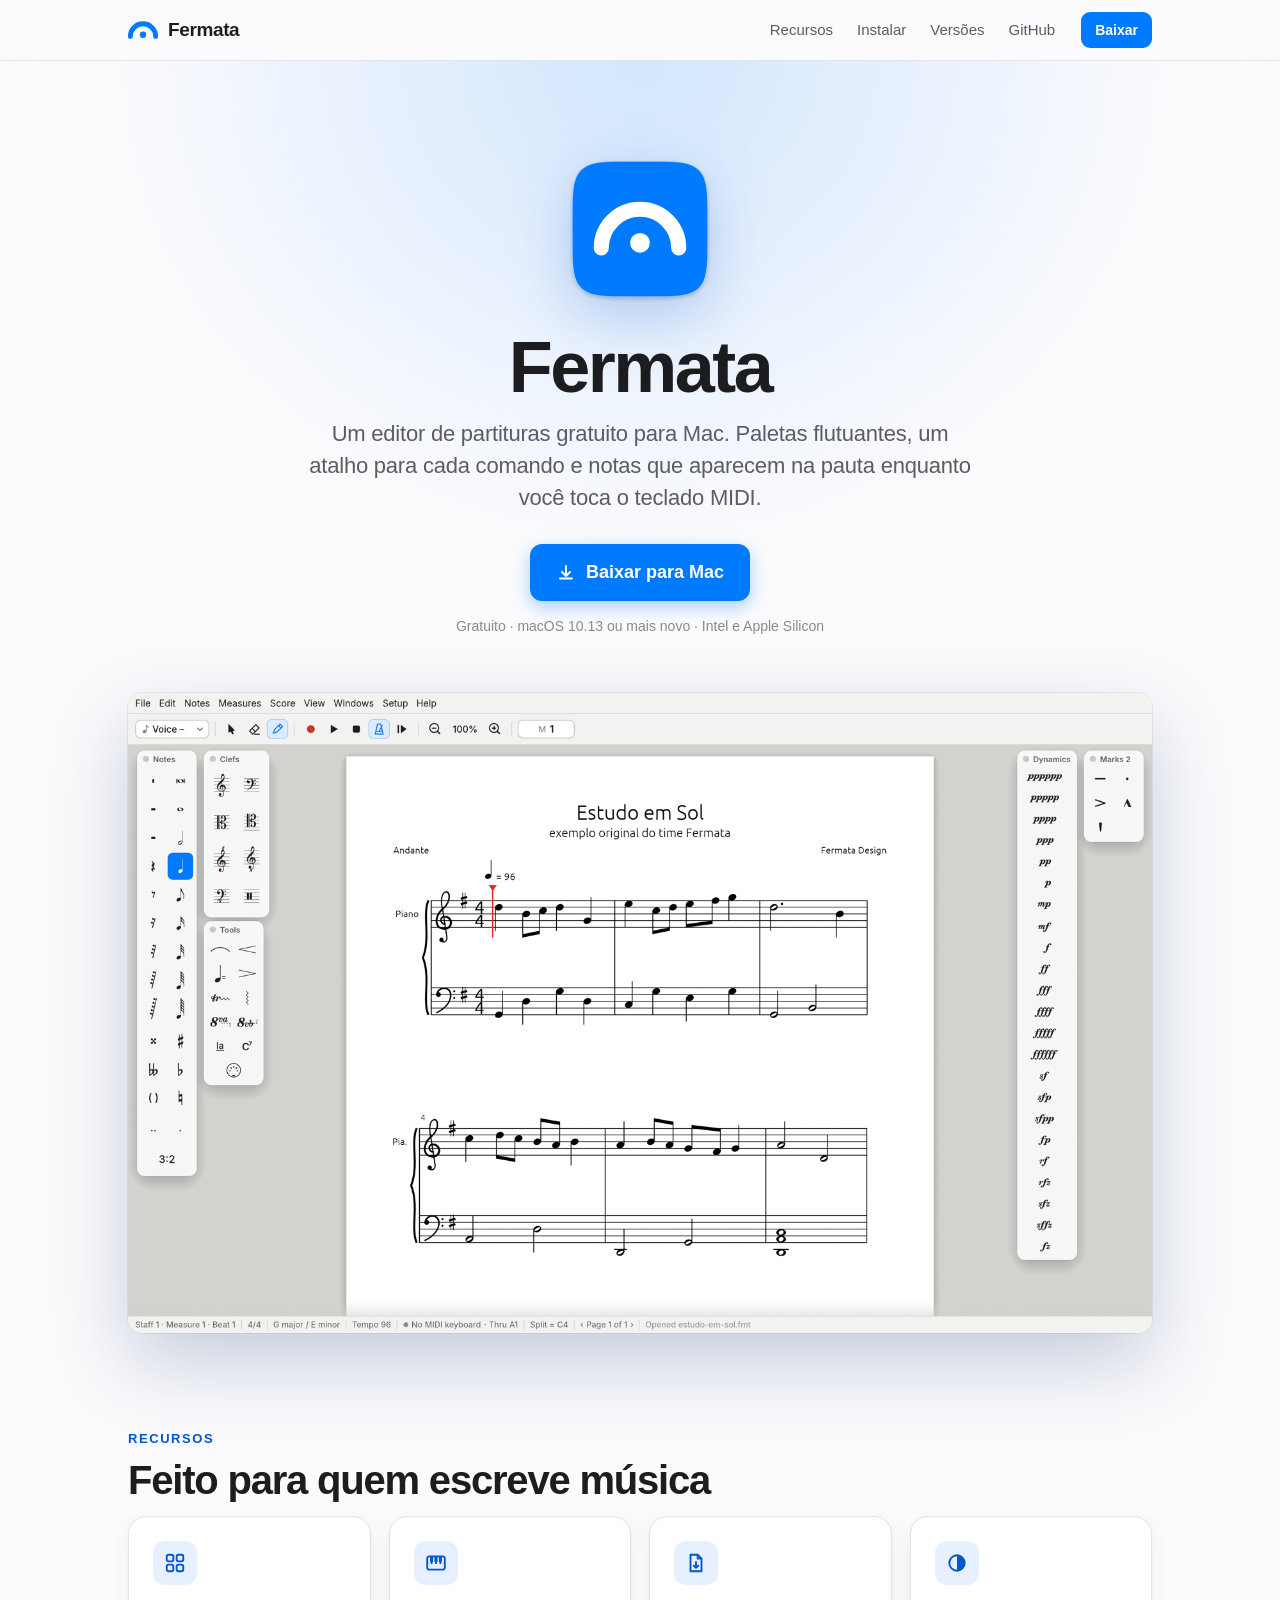
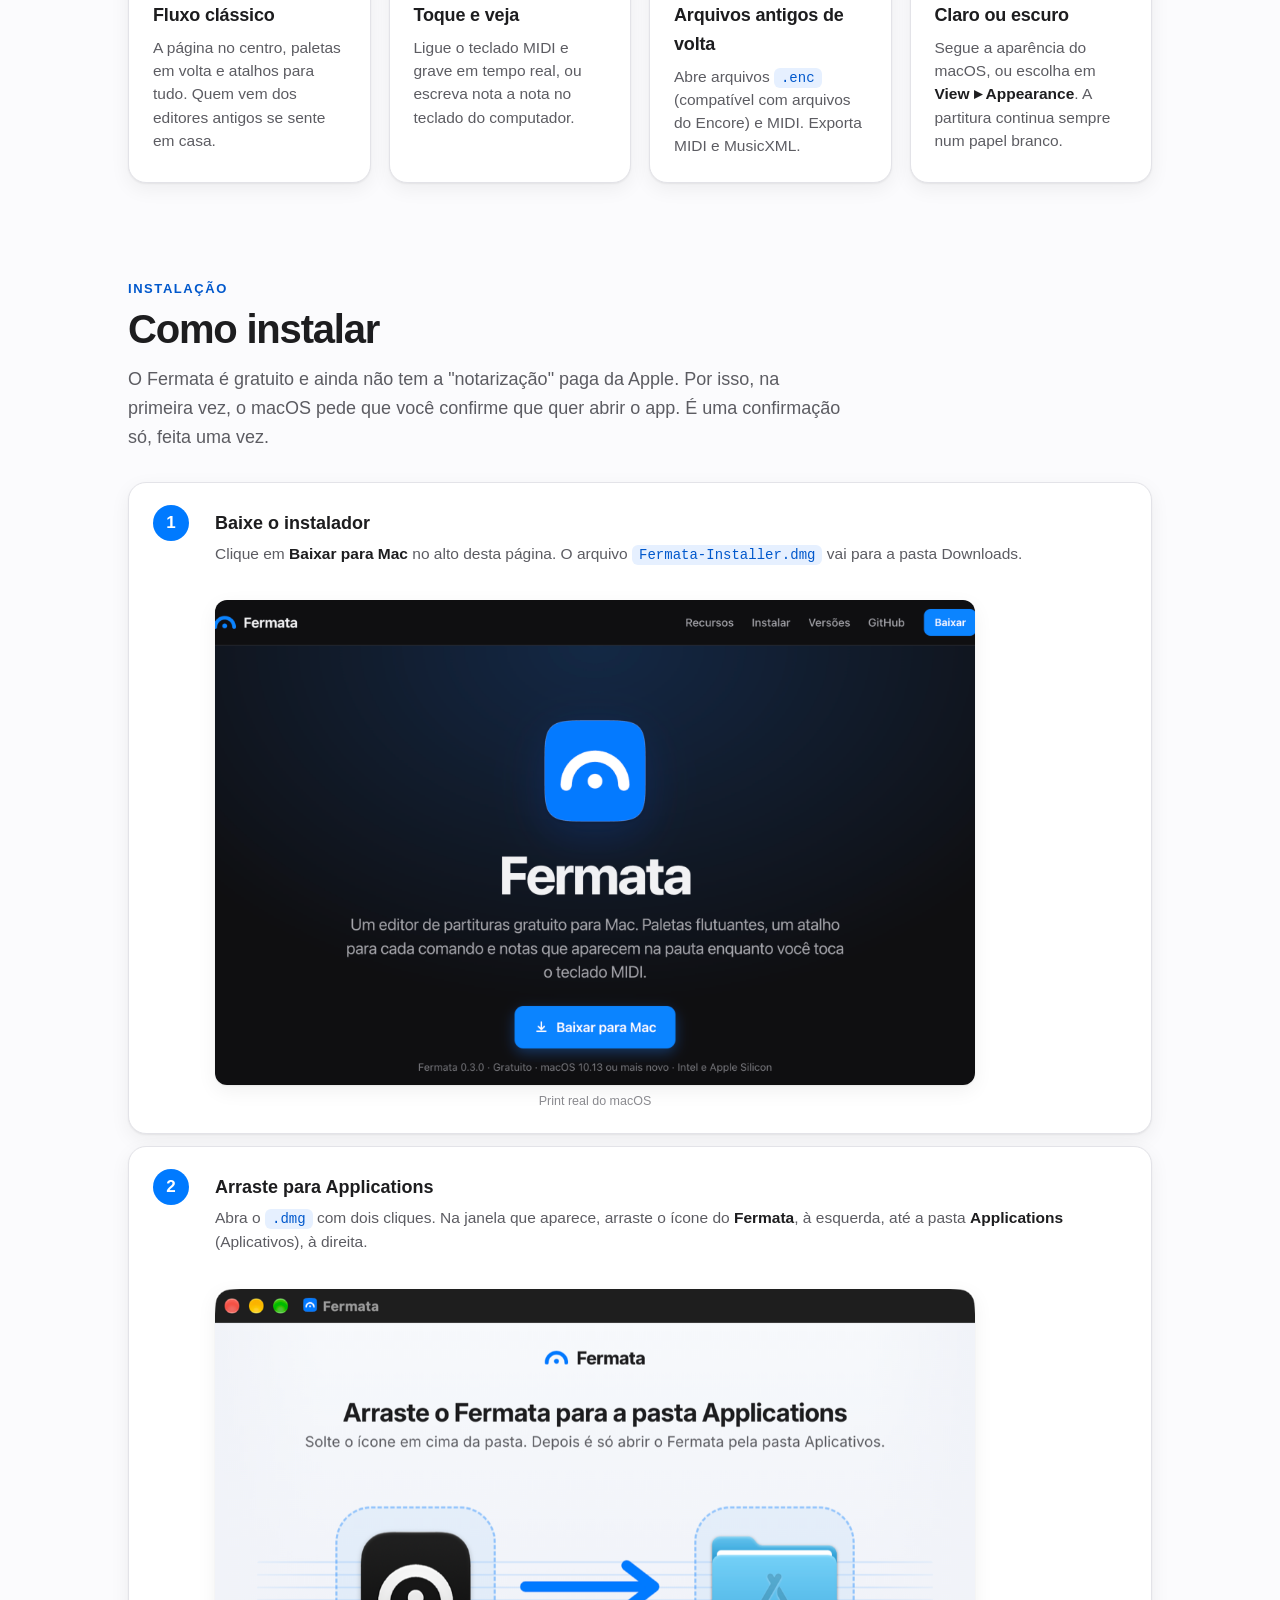
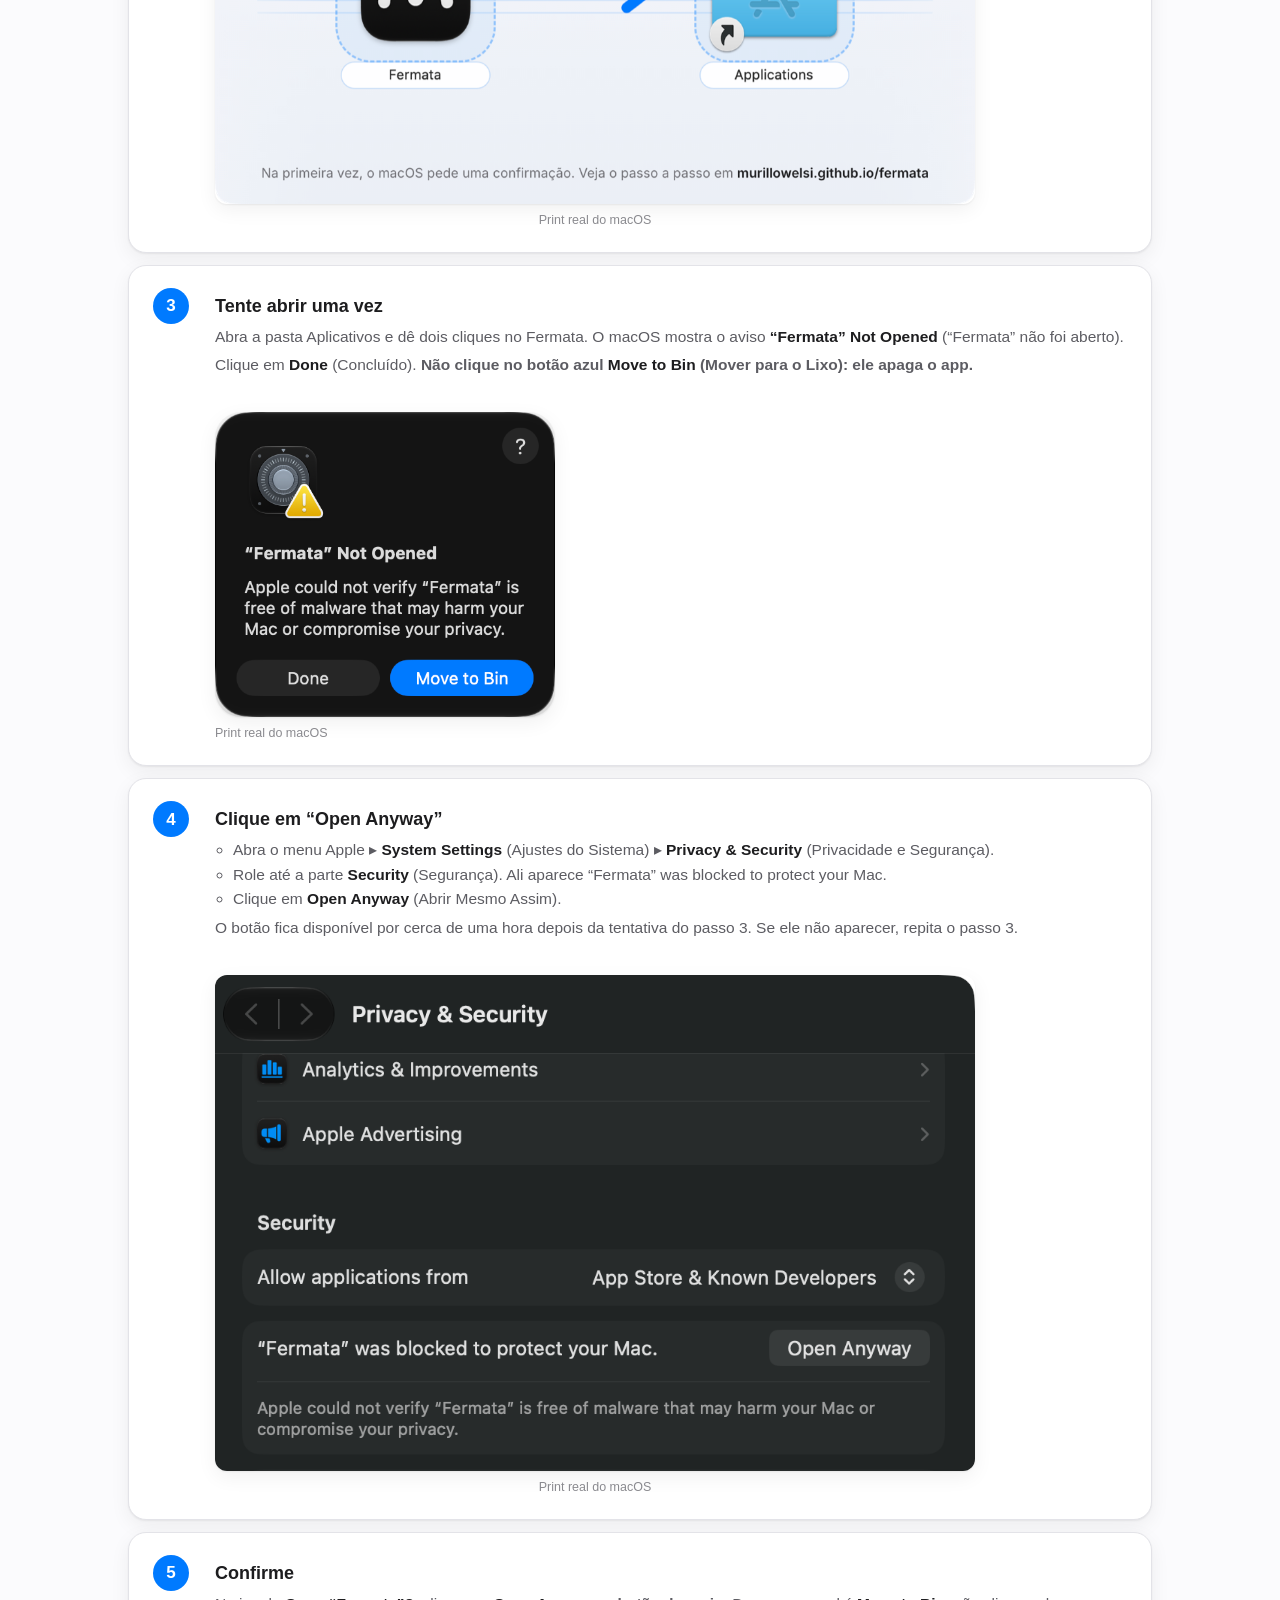
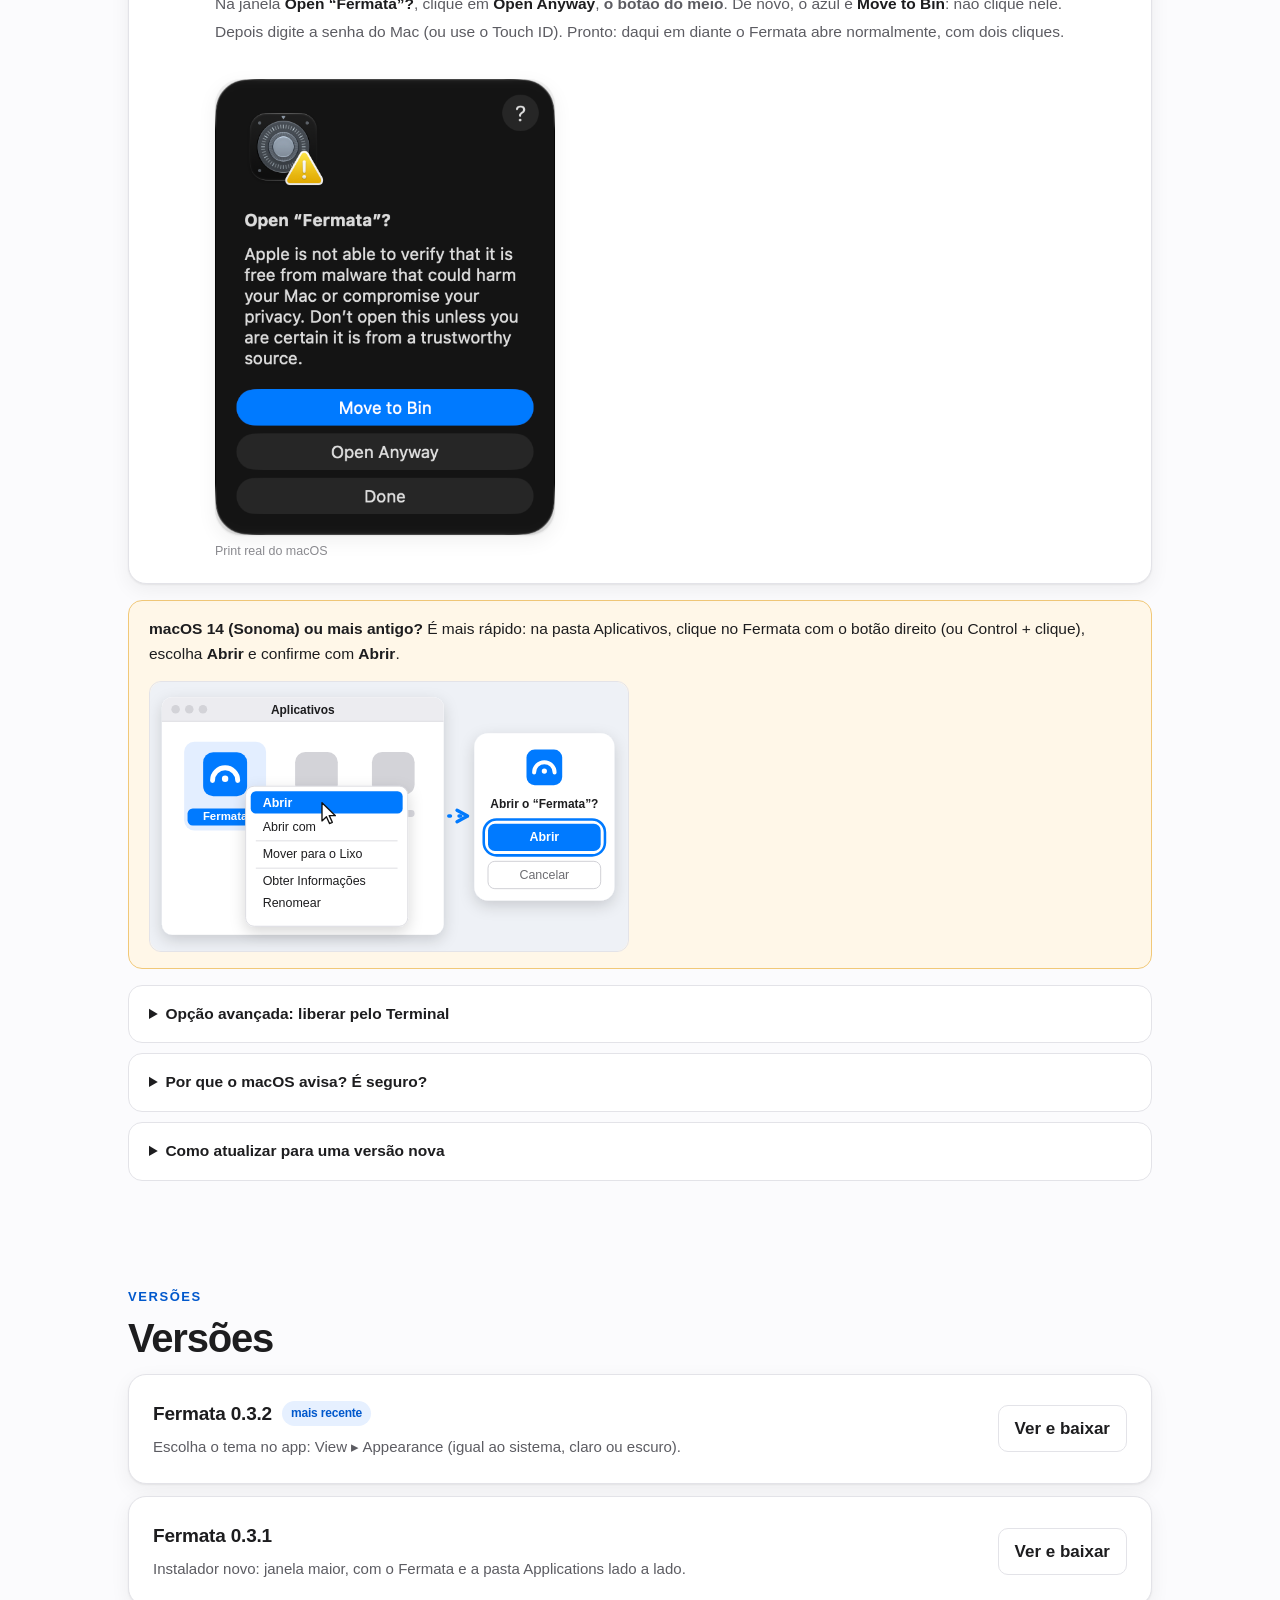
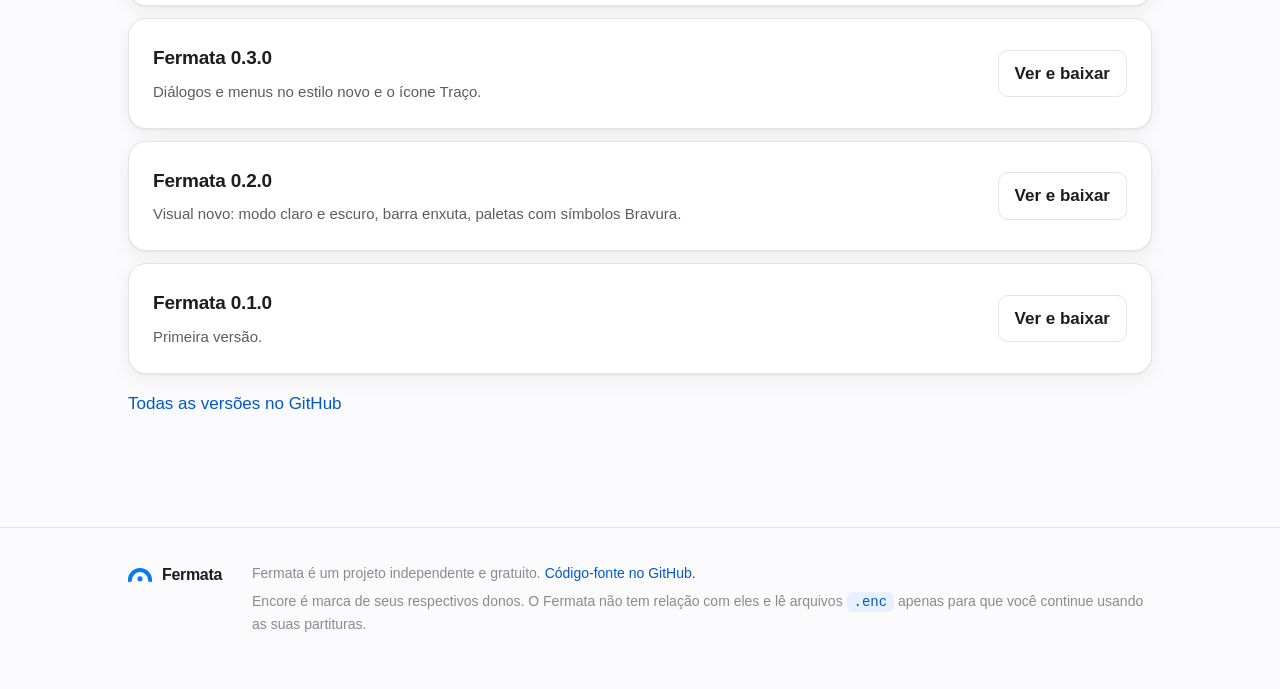
==== commit f971bcd1: "release: 0.3.2 (View ▸ Appearance: tema escolhido no app)" ====
--- a/docs/index.html
+++ b/docs/index.html
@@ -49,7 +49,7 @@
     <div class="card"><div class="fi"><svg width="22" height="22" viewBox="0 0 20 20" fill="none" stroke="currentColor" stroke-width="1.7" aria-hidden="true"><rect x="2.5" y="2.5" width="6" height="6" rx="1.6"/><rect x="11.5" y="2.5" width="6" height="6" rx="1.6"/><rect x="2.5" y="11.5" width="6" height="6" rx="1.6"/><rect x="11.5" y="11.5" width="6" height="6" rx="1.6"/></svg></div><h3>Fluxo clássico</h3><p>A página no centro, paletas em volta e atalhos para tudo. Quem vem dos editores antigos se sente em casa.</p></div>
     <div class="card"><div class="fi"><svg width="22" height="22" viewBox="0 0 20 20" fill="none" stroke="currentColor" stroke-width="1.7" stroke-linejoin="round" aria-hidden="true"><rect x="2" y="4" width="16" height="12" rx="2"/><path d="M6 4v7M10 4v7M14 4v7"/><path d="M4.6 4h2.8v5H4.6zM8.6 4h2.8v5H8.6zM12.6 4h2.8v5h-2.8z" fill="currentColor" stroke="none"/></svg></div><h3>Toque e veja</h3><p>Ligue o teclado MIDI e grave em tempo real, ou escreva nota a nota no teclado do computador.</p></div>
     <div class="card"><div class="fi"><svg width="22" height="22" viewBox="0 0 20 20" fill="none" stroke="currentColor" stroke-width="1.7" stroke-linecap="round" stroke-linejoin="round" aria-hidden="true"><path d="M5 2.5h6.5l3.5 3.5v11.5H5z"/><path d="M11.5 2.5V6H15"/><path d="M8 12.5l2 2 2-2M10 9v5.3"/></svg></div><h3>Arquivos antigos de volta</h3><p>Abre arquivos <code>.enc</code> (compatível com arquivos do Encore) e MIDI. Exporta MIDI e MusicXML.</p></div>
-    <div class="card"><div class="fi"><svg width="22" height="22" viewBox="0 0 20 20" fill="none" stroke="currentColor" stroke-width="1.7" aria-hidden="true"><circle cx="10" cy="10" r="7"/><path d="M10 3a7 7 0 0 1 0 14z" fill="currentColor" stroke="none"/></svg></div><h3>Claro ou escuro</h3><p>Segue a aparência do macOS. A partitura continua sempre num papel branco.</p></div>
+    <div class="card"><div class="fi"><svg width="22" height="22" viewBox="0 0 20 20" fill="none" stroke="currentColor" stroke-width="1.7" aria-hidden="true"><circle cx="10" cy="10" r="7"/><path d="M10 3a7 7 0 0 1 0 14z" fill="currentColor" stroke="none"/></svg></div><h3>Claro ou escuro</h3><p>Segue a aparência do macOS, ou escolha em <span class="ui">View ▸ Appearance</span>. A partitura continua sempre num papel branco.</p></div>
   </div>
 </div></section>
 
@@ -79,7 +79,8 @@
 <section id="versoes"><div class="wrap">
   <div class="eyebrow">Versões</div><h2>Versões</h2>
   <div id="releases">
-    <div class="card"><div class="rel"><div><h3>Fermata 0.3.1 <span class="tag">mais recente</span></h3><div class="what">Instalador novo: janela maior, com o Fermata e a pasta Applications lado a lado.</div></div><a class="dl" href="https://github.com/murillowelsi/fermata/releases/tag/v0.3.1">Ver e baixar</a></div></div>
+    <div class="card"><div class="rel"><div><h3>Fermata 0.3.2 <span class="tag">mais recente</span></h3><div class="what">Escolha o tema no app: View ▸ Appearance (igual ao sistema, claro ou escuro).</div></div><a class="dl" href="https://github.com/murillowelsi/fermata/releases/tag/v0.3.2">Ver e baixar</a></div></div>
+    <div class="card"><div class="rel"><div><h3>Fermata 0.3.1</h3><div class="what">Instalador novo: janela maior, com o Fermata e a pasta Applications lado a lado.</div></div><a class="dl" href="https://github.com/murillowelsi/fermata/releases/tag/v0.3.1">Ver e baixar</a></div></div>
     <div class="card"><div class="rel"><div><h3>Fermata 0.3.0</h3><div class="what">Diálogos e menus no estilo novo e o ícone Traço.</div></div><a class="dl" href="https://github.com/murillowelsi/fermata/releases/tag/v0.3.0">Ver e baixar</a></div></div>
     <div class="card"><div class="rel"><div><h3>Fermata 0.2.0</h3><div class="what">Visual novo: modo claro e escuro, barra enxuta, paletas com símbolos Bravura.</div></div><a class="dl" href="https://github.com/murillowelsi/fermata/releases/tag/v0.2.0">Ver e baixar</a></div></div>
     <div class="card"><div class="rel"><div><h3>Fermata 0.1.0</h3><div class="what">Primeira versão.</div></div><a class="dl" href="https://github.com/murillowelsi/fermata/releases/tag/v0.1.0">Ver e baixar</a></div></div>
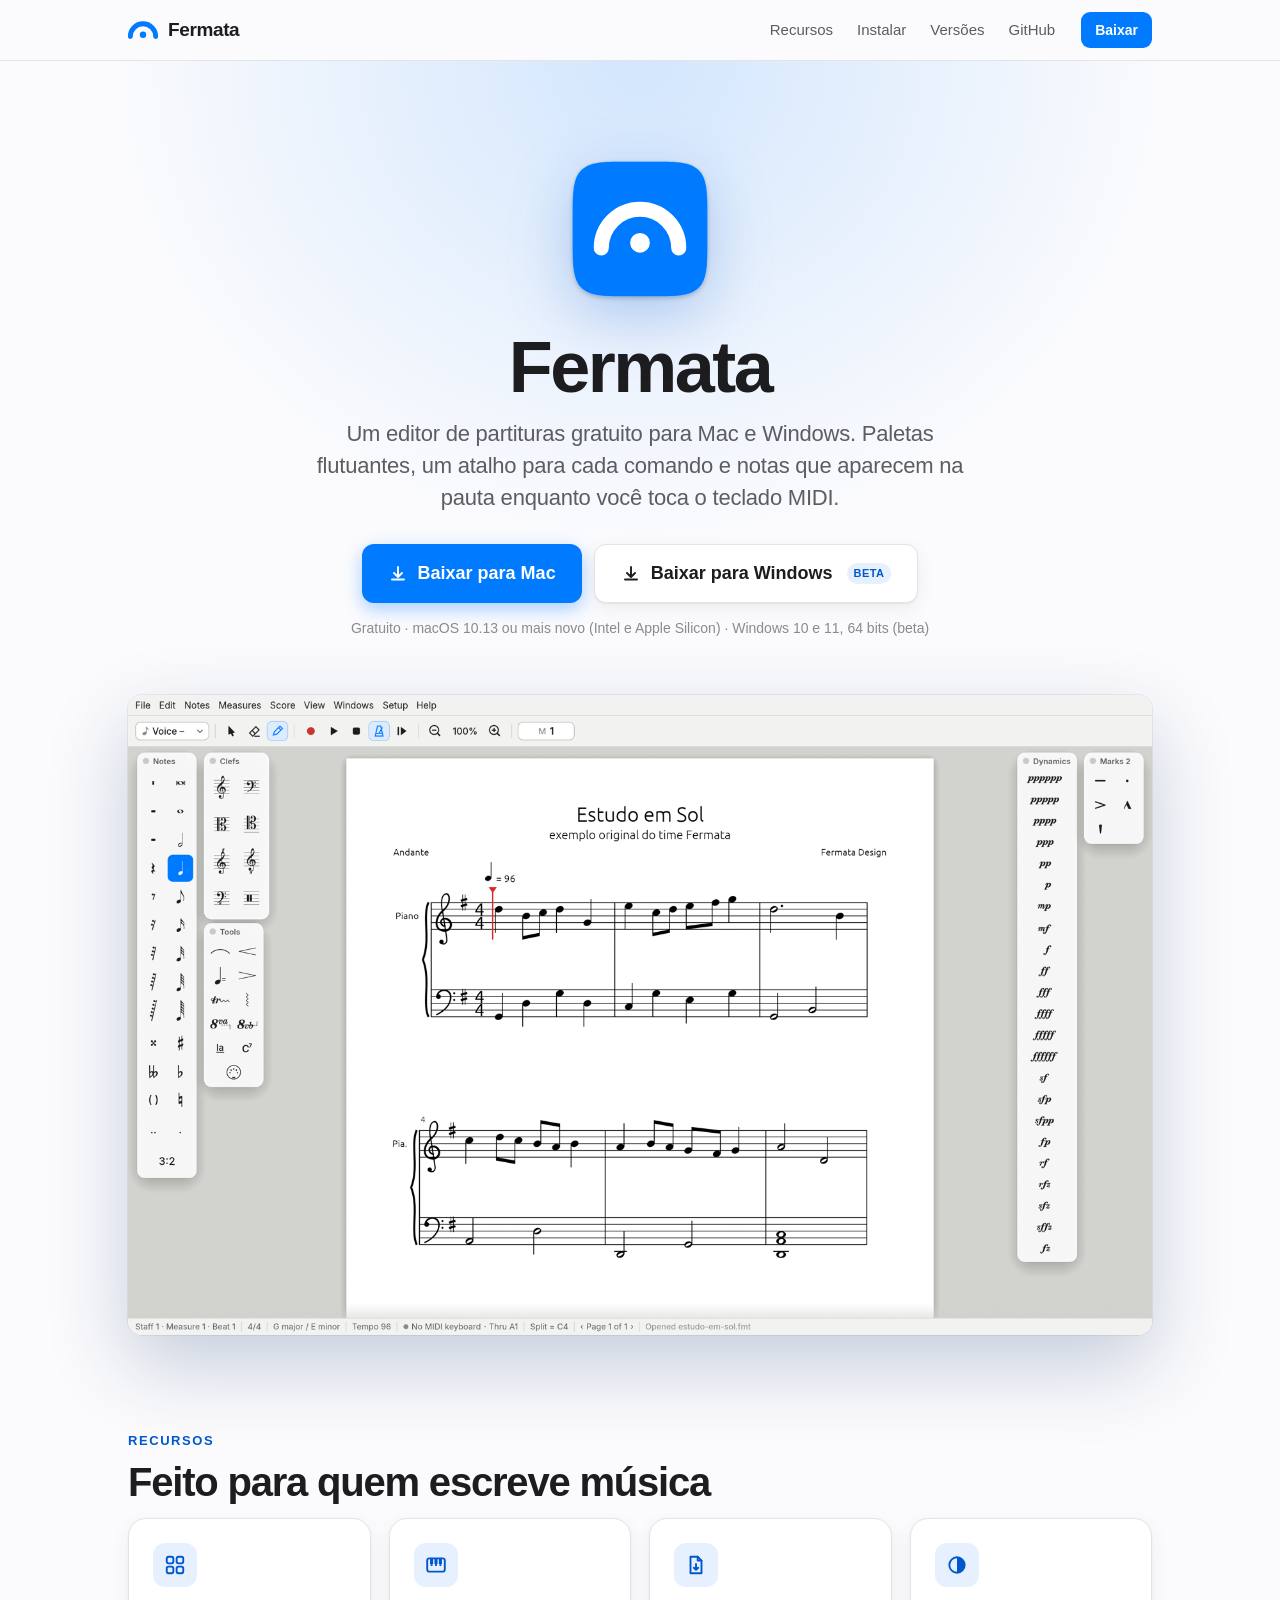
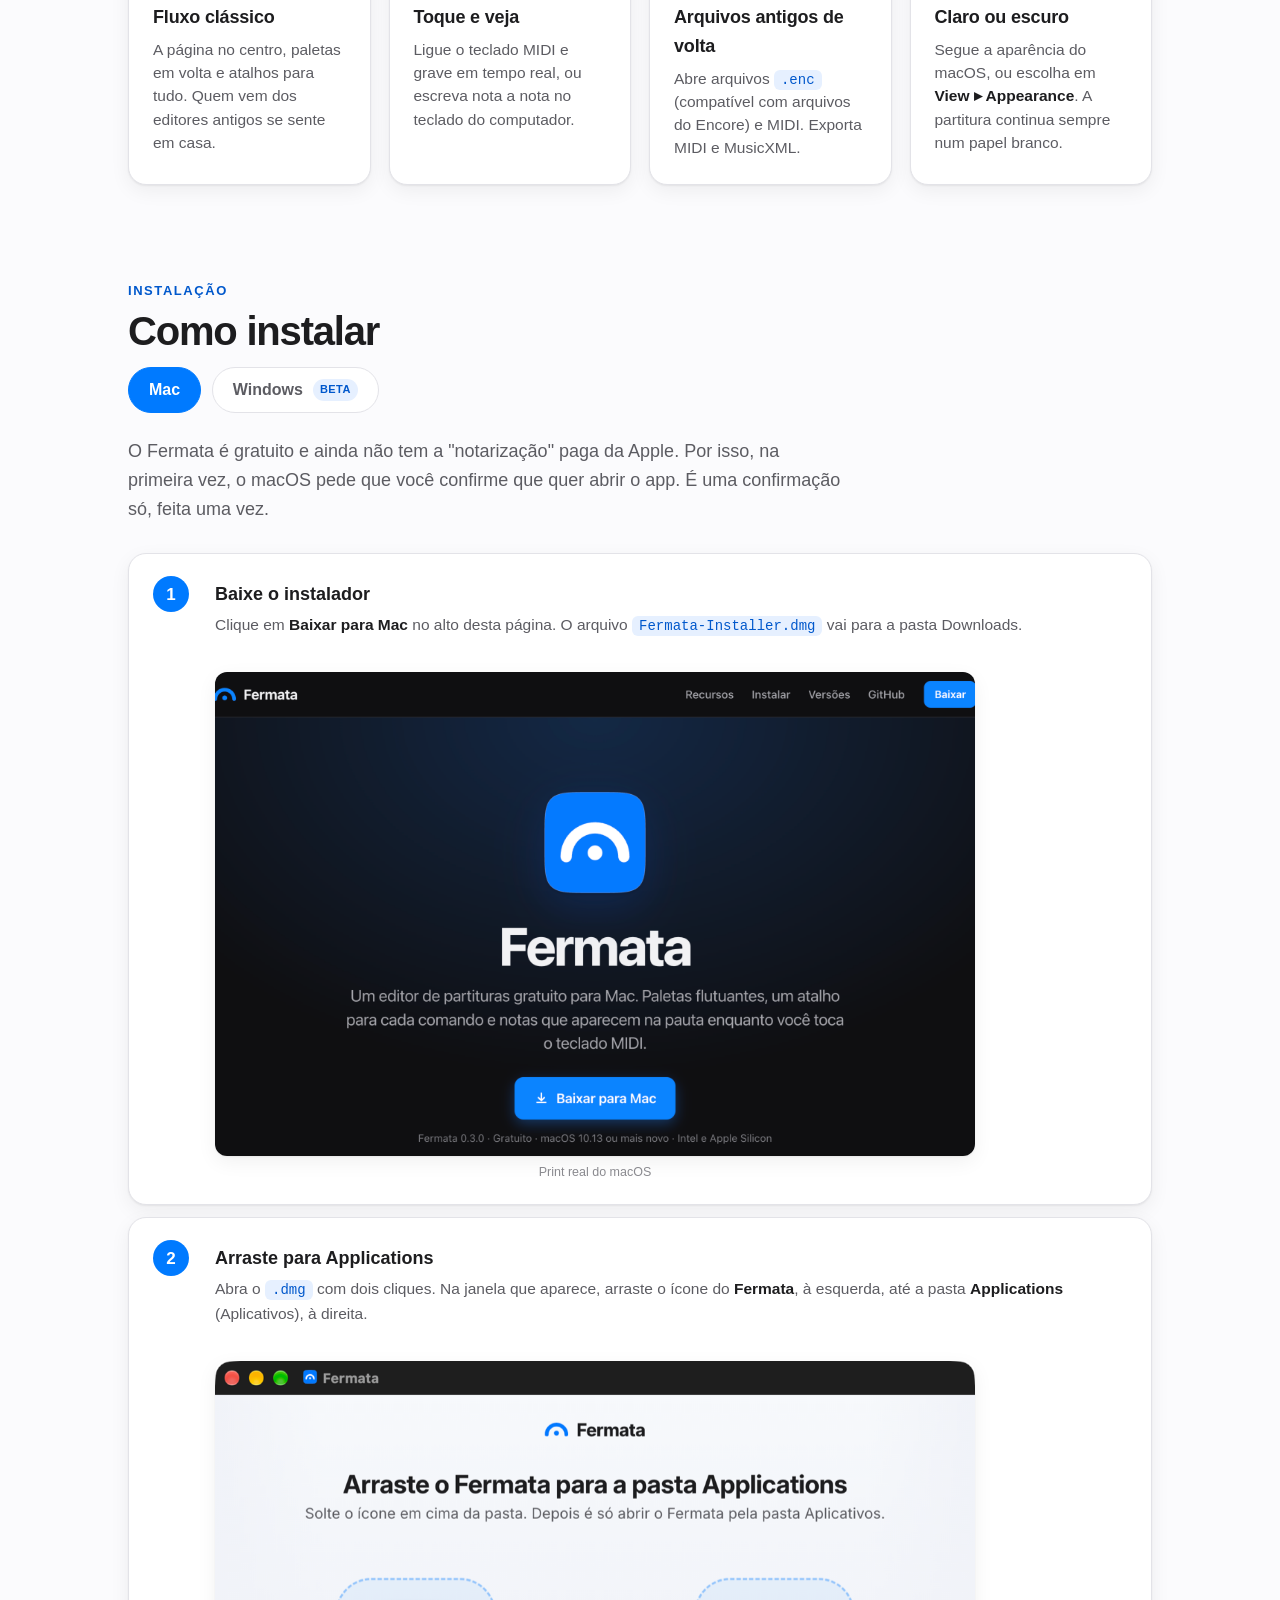
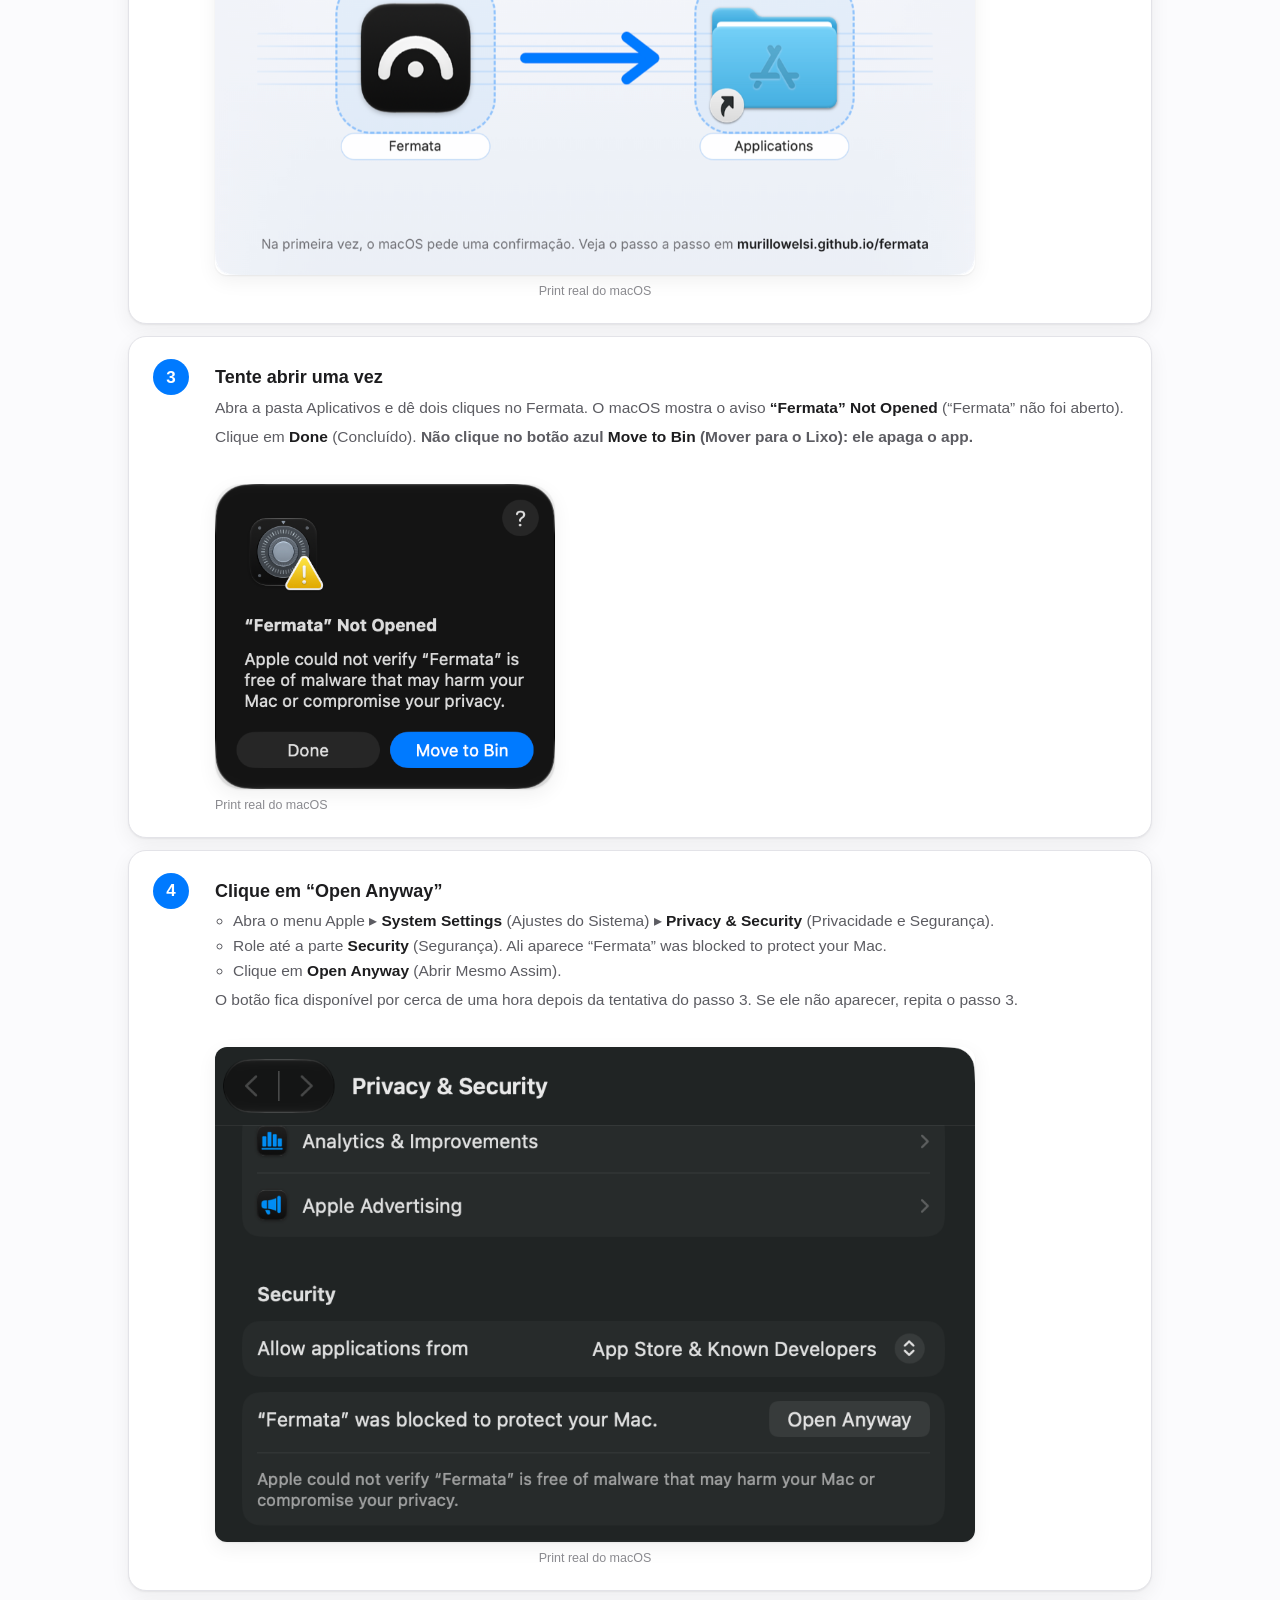
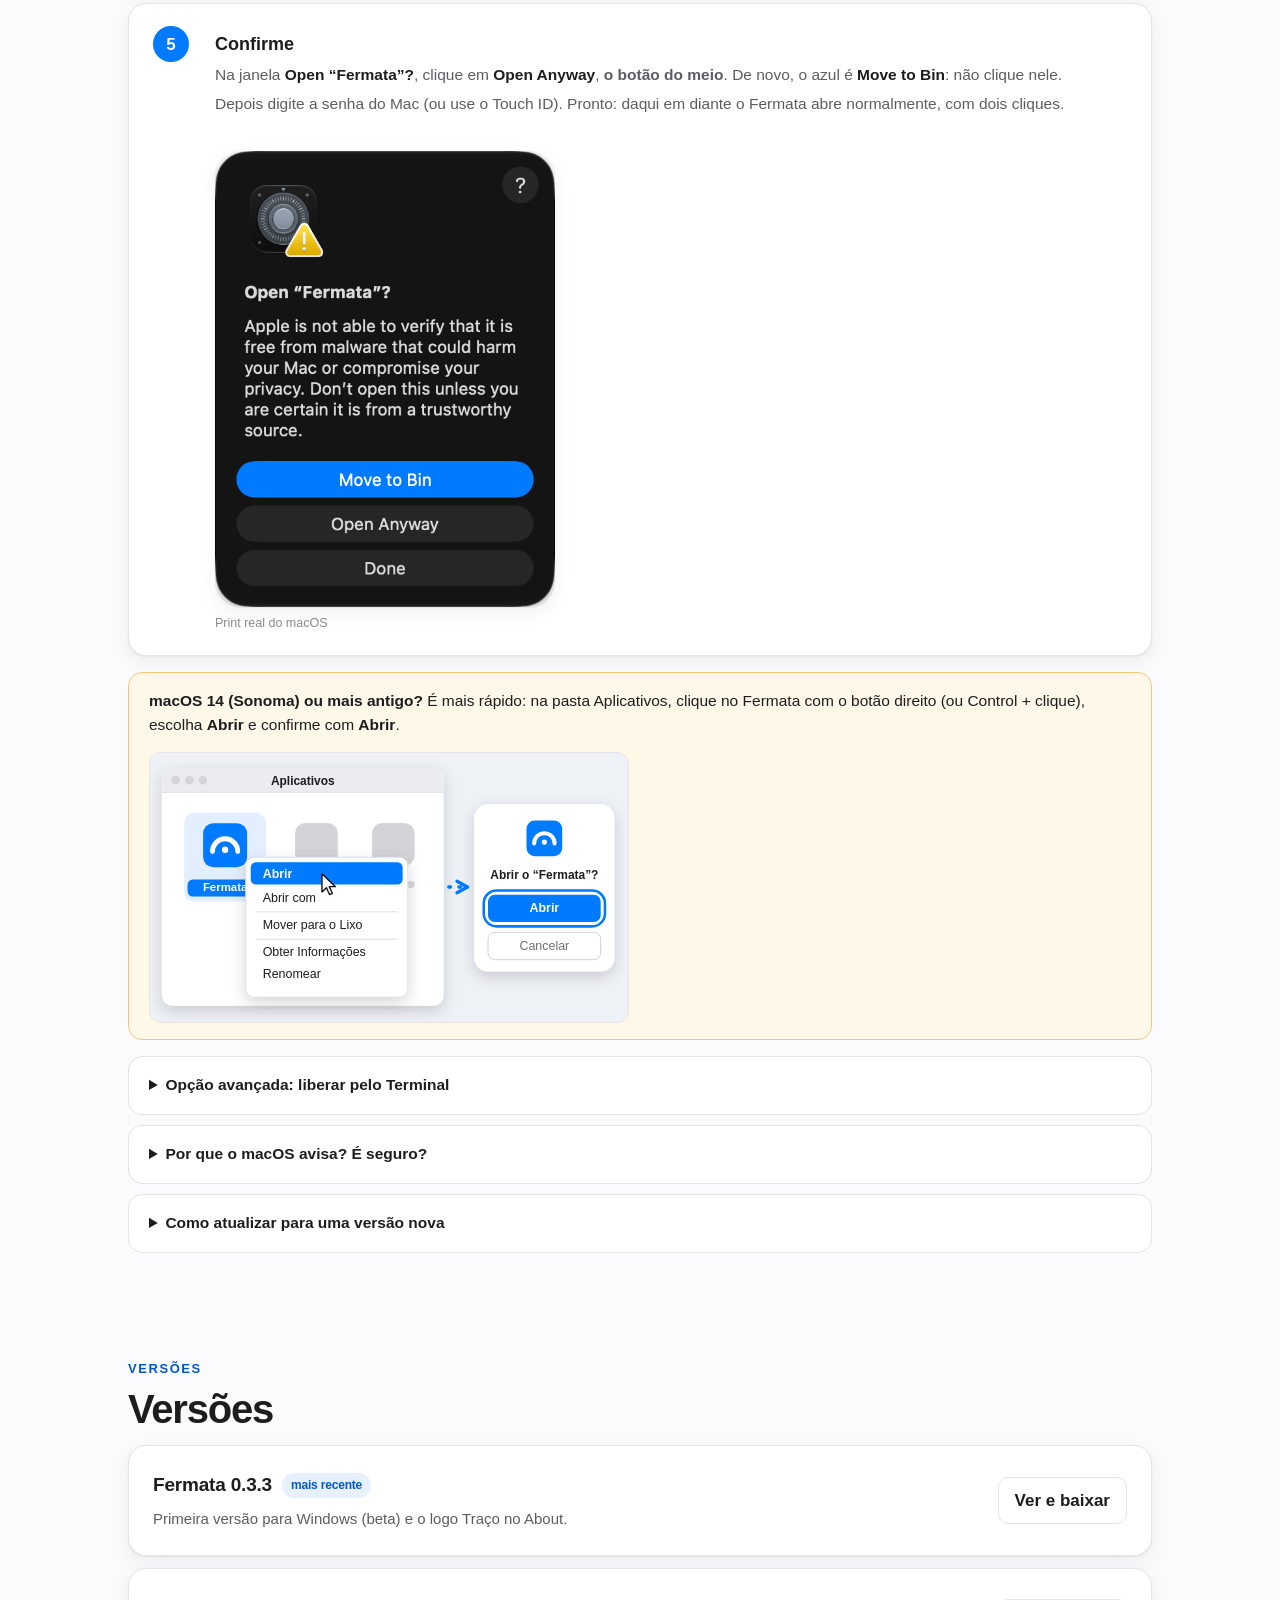
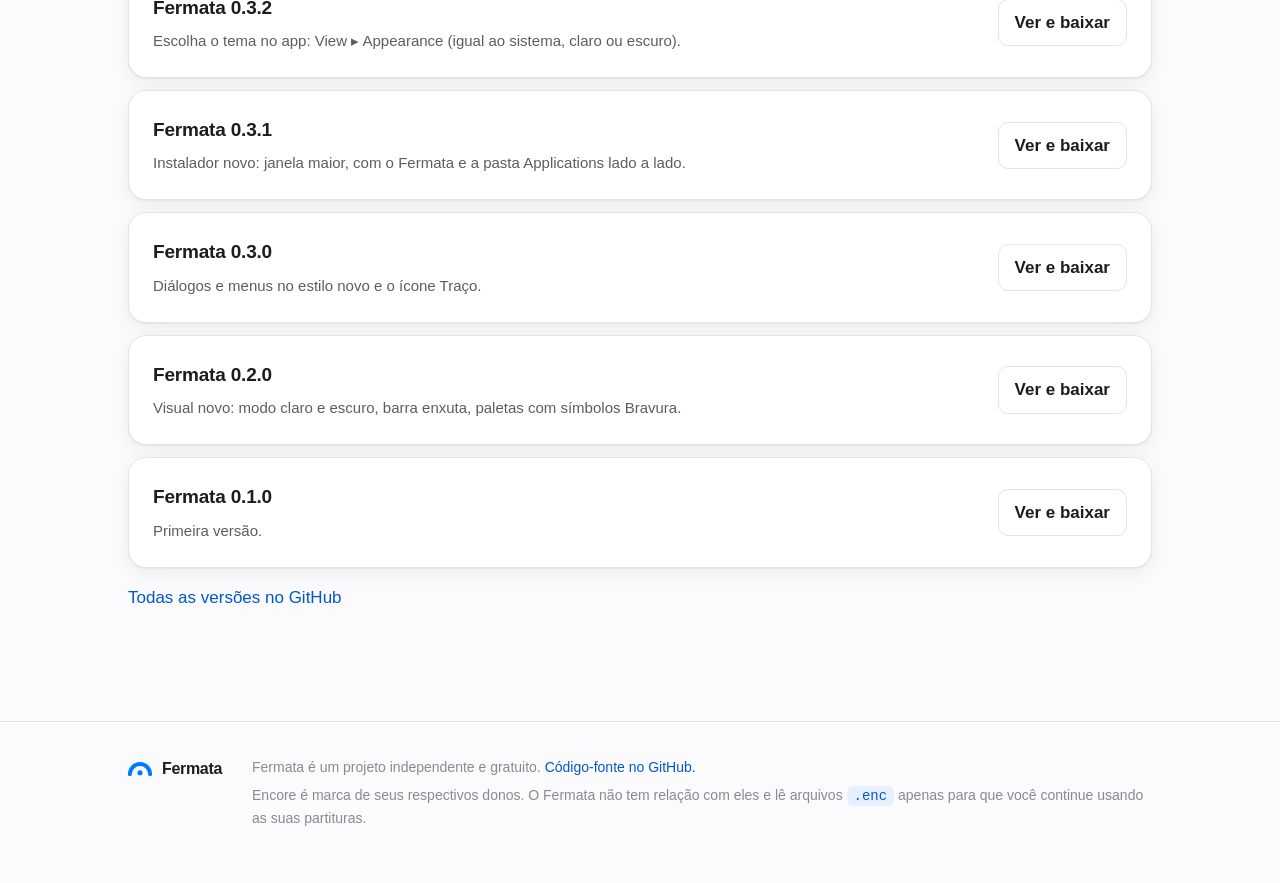
==== commit 3743b7a9: "release: 0.3.3 (primeira versão Windows beta, logo Traço no About) e página com instalação separada " ====
--- a/docs/index.html
+++ b/docs/index.html
@@ -3,8 +3,8 @@
 <head>
 <meta charset="utf-8">
 <meta name="viewport" content="width=device-width, initial-scale=1">
-<title>Fermata · editor de partituras gratuito para Mac</title>
-<meta name="description" content="Fermata é um editor de partituras gratuito para macOS: paletas flutuantes, atalhos para tudo e entrada pelo teclado MIDI.">
+<title>Fermata · editor de partituras gratuito para Mac e Windows</title>
+<meta name="description" content="Fermata é um editor de partituras gratuito para Mac e Windows: paletas flutuantes, atalhos para tudo e entrada pelo teclado MIDI.">
 <meta name="color-scheme" content="light dark">
 <meta name="theme-color" content="#FBFBFD" media="(prefers-color-scheme: light)">
 <meta name="theme-color" content="#0F0F11" media="(prefers-color-scheme: dark)">
@@ -13,7 +13,7 @@
 <link rel="icon" href="favicon-16.png" sizes="16x16" type="image/png">
 <link rel="apple-touch-icon" href="apple-touch-icon.png">
 <meta property="og:type" content="website">
-<meta property="og:title" content="Fermata · editor de partituras gratuito para Mac">
+<meta property="og:title" content="Fermata · editor de partituras gratuito para Mac e Windows">
 <meta property="og:description" content="Paletas flutuantes, um atalho para cada comando e notas que aparecem na pauta enquanto você toca o teclado MIDI.">
 <meta property="og:url" content="https://murillowelsi.github.io/fermata/">
 <meta property="og:image" content="https://murillowelsi.github.io/fermata/og-image.png">
@@ -28,15 +28,15 @@
 <nav class="nav"><div class="wrap">
   <a class="brand" href="#"><svg viewBox="232 228 560 560" aria-hidden="true"><path d="M276 628A236 236 0 0 1 748 628" fill="none" stroke="currentColor" stroke-width="92" stroke-linecap="round"/><circle cx="512" cy="596" r="60" fill="currentColor"/></svg>Fermata</a>
   <div class="links"><a href="#recursos">Recursos</a><a href="#instalar">Instalar</a><a href="#versoes">Versões</a><a href="https://github.com/murillowelsi/fermata">GitHub</a></div>
-  <a class="btn sm" href="https://github.com/murillowelsi/fermata/releases/latest/download/Fermata-Installer.dmg">Baixar</a>
+  <a class="btn sm" href="#instalar">Baixar</a>
 </div></nav>
 
 <header class="hero"><div class="wrap">
   <div class="appicon"><img src="app-icon.svg" alt="Ícone do Fermata" width="168" height="168"></div>
   <h1>Fermata</h1>
-  <p class="lead">Um editor de partituras gratuito para Mac. Paletas flutuantes, um atalho para cada comando e notas que aparecem na pauta enquanto você toca o teclado MIDI.</p>
-  <a class="btn" href="https://github.com/murillowelsi/fermata/releases/latest/download/Fermata-Installer.dmg"><svg viewBox="0 0 20 20" fill="none" stroke="currentColor" stroke-width="1.9" stroke-linecap="round" stroke-linejoin="round" aria-hidden="true"><path d="M10 3v9.5M6 9l4 4 4-4M4 15.5h12"/></svg>Baixar para Mac</a>
-  <div class="meta" id="latest-meta">Gratuito · macOS 10.13 ou mais novo · Intel e Apple Silicon</div>
+  <p class="lead">Um editor de partituras gratuito para Mac e Windows. Paletas flutuantes, um atalho para cada comando e notas que aparecem na pauta enquanto você toca o teclado MIDI.</p>
+  <div class="dl-row"><a class="btn" id="dl-mac" href="https://github.com/murillowelsi/fermata/releases/latest/download/Fermata-Installer.dmg"><svg viewBox="0 0 20 20" fill="none" stroke="currentColor" stroke-width="1.9" stroke-linecap="round" stroke-linejoin="round" aria-hidden="true"><path d="M10 3v9.5M6 9l4 4 4-4M4 15.5h12"/></svg>Baixar para Mac</a><a class="btn secondary" id="dl-win" href="https://github.com/murillowelsi/fermata/releases/latest/download/Fermata-Windows-x64.zip"><svg viewBox="0 0 20 20" fill="none" stroke="currentColor" stroke-width="1.9" stroke-linecap="round" stroke-linejoin="round" aria-hidden="true"><path d="M10 3v9.5M6 9l4 4 4-4M4 15.5h12"/></svg>Baixar para Windows <span class="beta">beta</span></a></div>
+  <div class="meta" id="latest-meta">Gratuito · macOS 10.13 ou mais novo (Intel e Apple Silicon) · Windows 10 e 11, 64 bits (beta)</div>
   <picture>
     <source srcset="screenshot-escuro.png" media="(prefers-color-scheme: dark)">
     <img class="shot" src="screenshot-claro.png" alt="O Fermata com uma partitura para piano aberta, paletas de notas, claves, ferramentas e dinâmicas">
@@ -55,6 +55,10 @@
 
 <section id="instalar"><div class="wrap">
   <div class="eyebrow">Instalação</div><h2>Como instalar</h2>
+  <div class="os-tabs">
+  <input type="radio" name="os" id="os-mac" checked><label for="os-mac"> Mac</label>
+  <input type="radio" name="os" id="os-win"><label for="os-win">Windows <span class="beta">beta</span></label>
+  <div class="os-panel mac">
   <p class="intro">O Fermata é gratuito e ainda não tem a "notarização" paga da Apple. Por isso, na primeira vez, o macOS pede que você confirme que quer abrir o app. É uma confirmação só, feita uma vez.</p>
   <ol class="steps">
     <li class="with-fig"><span class="n">1</span><div><h3>Baixe o instalador</h3><p>Clique em <span class="ui">Baixar para Mac</span> no alto desta página. O arquivo <code>Fermata-Installer.dmg</code> vai para a pasta Downloads.</p></div><figure class="step-fig real"><img src="instalacao/real/passo-1.png" alt="O topo da página do Fermata, com o ícone, o nome e o botão azul “Baixar para Mac”." width="1020" height="650" loading="lazy"><figcaption>Print real do macOS</figcaption></figure></li>
@@ -74,12 +78,35 @@
   <details><summary>Como atualizar para uma versão nova</summary>
     <p>Baixe o instalador novo e arraste o Fermata para Aplicativos de novo, escolhendo <span class="ui">Substituir</span>. Talvez o macOS peça a confirmação dos passos 3 a 5 mais uma vez.</p><p>Os prints são de um Mac com o sistema em inglês. Em português, os botões se chamam Concluído, Mover para o Lixo e Abrir Mesmo Assim.</p>
   </details>
+  </div>
+  <div class="os-panel win">
+  <div class="note"><b>Versão Windows em teste (beta).</b> Ela foi gerada e conferida, mas ainda não foi aberta num PC com Windows. Se algo não funcionar, conte para a gente pelo <a href="https://github.com/murillowelsi/fermata/issues">GitHub</a>.</div>
+  <p class="intro">O Fermata para Windows é um app portátil: não tem instalador, é só extrair e abrir. Como ele ainda não tem a assinatura digital paga, o Windows pede uma confirmação na primeira vez.</p>
+  <ol class="steps">
+    <li><span class="n">1</span><div><h3>Baixe o arquivo</h3><p>Clique em <span class="ui">Baixar para Windows</span> no alto desta página. O arquivo <code>Fermata-Windows-x64.zip</code> vai para a pasta Downloads.</p></div></li>
+    <li><span class="n">2</span><div><h3>Extraia a pasta</h3><p>Clique com o botão direito no <code>.zip</code> e escolha <span class="ui">Extrair tudo…</span> (Extract All). Guarde a pasta <span class="ui">Fermata</span> onde preferir, por exemplo em Documentos.</p></div></li>
+    <li><span class="n">3</span><div><h3>Abra o Fermata</h3><p>Dentro da pasta, dê dois cliques em <code>Fermata.exe</code>.</p></div></li>
+    <li><span class="n">4</span><div><h3>Confirme no aviso do Windows</h3><p>Se aparecer a tela azul <span class="ui">O Windows protegeu o computador</span> (Windows protected your PC), clique em <span class="ui">Mais informações</span> (More info) e depois em <span class="ui">Executar assim mesmo</span> (Run anyway). <strong>Não clique em "Não executar".</strong></p><p>Isso só acontece na primeira vez.</p></div></li>
+    <li><span class="n">5</span><div><h3>Deixe à mão (opcional)</h3><p>Com o Fermata aberto, clique com o botão direito no ícone dele na barra de tarefas e escolha <span class="ui">Fixar na barra de tarefas</span>.</p></div></li>
+  </ol>
+  <details><summary>Por que o Windows avisa? É seguro?</summary>
+    <p>O Windows mostra esse aviso para apps sem uma assinatura digital paga. O Fermata é um projeto gratuito e ainda não tem essa assinatura. O código-fonte é aberto e pode ser conferido no <a href="https://github.com/murillowelsi/fermata">GitHub</a>. Baixe sempre por esta página ou pela página de versões do projeto.</p>
+  </details>
+  <details><summary>Como atualizar para uma versão nova</summary>
+    <p>Feche o Fermata, baixe o <code>.zip</code> novo e extraia por cima da pasta antiga, escolhendo substituir os arquivos. Suas partituras não ficam nessa pasta e não são apagadas.</p>
+  </details>
+  <details><summary>Atalhos no Windows</summary>
+    <p>Os atalhos são os mesmos do Mac, com <span class="ui">Ctrl</span> como tecla principal. Se você usa mais de um idioma de teclado, <span class="ui">Alt+Shift</span> pode trocar o idioma em vez de abrir uma paleta: nesse caso, desligue esse atalho do Windows em Configurações ▸ Hora e idioma ▸ Digitação ▸ Configurações avançadas de teclado.</p>
+  </details>
+</div>
+</div>
 </div></section>
 
 <section id="versoes"><div class="wrap">
   <div class="eyebrow">Versões</div><h2>Versões</h2>
   <div id="releases">
-    <div class="card"><div class="rel"><div><h3>Fermata 0.3.2 <span class="tag">mais recente</span></h3><div class="what">Escolha o tema no app: View ▸ Appearance (igual ao sistema, claro ou escuro).</div></div><a class="dl" href="https://github.com/murillowelsi/fermata/releases/tag/v0.3.2">Ver e baixar</a></div></div>
+    <div class="card"><div class="rel"><div><h3>Fermata 0.3.3 <span class="tag">mais recente</span></h3><div class="what">Primeira versão para Windows (beta) e o logo Traço no About.</div></div><a class="dl" href="https://github.com/murillowelsi/fermata/releases/tag/v0.3.3">Ver e baixar</a></div></div>
+    <div class="card"><div class="rel"><div><h3>Fermata 0.3.2</h3><div class="what">Escolha o tema no app: View ▸ Appearance (igual ao sistema, claro ou escuro).</div></div><a class="dl" href="https://github.com/murillowelsi/fermata/releases/tag/v0.3.2">Ver e baixar</a></div></div>
     <div class="card"><div class="rel"><div><h3>Fermata 0.3.1</h3><div class="what">Instalador novo: janela maior, com o Fermata e a pasta Applications lado a lado.</div></div><a class="dl" href="https://github.com/murillowelsi/fermata/releases/tag/v0.3.1">Ver e baixar</a></div></div>
     <div class="card"><div class="rel"><div><h3>Fermata 0.3.0</h3><div class="what">Diálogos e menus no estilo novo e o ícone Traço.</div></div><a class="dl" href="https://github.com/murillowelsi/fermata/releases/tag/v0.3.0">Ver e baixar</a></div></div>
     <div class="card"><div class="rel"><div><h3>Fermata 0.2.0</h3><div class="what">Visual novo: modo claro e escuro, barra enxuta, paletas com símbolos Bravura.</div></div><a class="dl" href="https://github.com/murillowelsi/fermata/releases/tag/v0.2.0">Ver e baixar</a></div></div>
@@ -95,6 +122,8 @@
 </div></footer>
 
 <script>
+// Abre a aba e destaca o botão do sistema de quem visita.
+(function(){ if (/Windows/i.test(navigator.userAgent)) { var r=document.getElementById('os-win'); if(r) r.checked=true; var m=document.getElementById('dl-mac'), w=document.getElementById('dl-win'); if(m&&w){ m.classList.add('secondary'); w.classList.remove('secondary'); w.parentNode.insertBefore(w,m);} } })();
 // Lista as versões direto do GitHub; se não conseguir, fica a lista acima.
 (function () {
   var box = document.getElementById('releases');
@@ -116,15 +145,17 @@
           (dmg ? ' · ' + (dmg.size / 1048576).toFixed(1) + ' MB' : '');
         var notes = document.createElement('a'); notes.className = 'notes'; notes.href = rel.html_url; notes.textContent = 'Notas da versão';
         left.appendChild(h); left.appendChild(when); left.appendChild(notes);
-        var a = document.createElement('a'); a.className = 'dl';
-        a.href = dmg ? dmg.browser_download_url : rel.html_url;
-        a.textContent = dmg ? 'Baixar .dmg' : 'Ver versão';
-        row.appendChild(left); row.appendChild(a); card.appendChild(row);
+        var zip = (rel.assets || []).filter(function (x) { return /windows.*\.zip$/i.test(x.name); })[0];
+        var btns = document.createElement('div'); btns.style.display = 'flex'; btns.style.gap = '8px'; btns.style.flexWrap = 'wrap';
+        if (dmg) { var a = document.createElement('a'); a.className = 'dl'; a.href = dmg.browser_download_url; a.textContent = 'Mac (.dmg)'; btns.appendChild(a); }
+        if (zip) { var z = document.createElement('a'); z.className = 'dl'; z.href = zip.browser_download_url; z.textContent = 'Windows (.zip)'; btns.appendChild(z); }
+        if (!dmg && !zip) { var v = document.createElement('a'); v.className = 'dl'; v.href = rel.html_url; v.textContent = 'Ver versão'; btns.appendChild(v); }
+        row.appendChild(left); row.appendChild(btns); card.appendChild(row);
         box.appendChild(card);
       });
       var first = list[0];
       document.getElementById('latest-meta').textContent =
-        (first.name || first.tag_name) + ' · Gratuito · macOS 10.13 ou mais novo · Intel e Apple Silicon';
+        (first.name || first.tag_name) + ' · Gratuito · macOS 10.13 ou mais novo (Intel e Apple Silicon) · Windows 10 e 11, 64 bits (beta)';
     })
     .catch(function () {});
 })();
--- a/docs/site.css
+++ b/docs/site.css
@@ -120,3 +120,18 @@
 ol.steps > li.with-fig .step-fig.dialog { max-width: 380px }
 .step-fig.real.dialog img { margin: 0 }
 .step-fig.real.dialog figcaption { text-align: left }
+
+/* download para Mac e Windows, e abas de instalação por sistema (0.3.3) */
+.dl-row { display: flex; gap: 12px; justify-content: center; flex-wrap: wrap }
+.btn.secondary { background: var(--panel); color: var(--text); border: 1px solid var(--line); box-shadow: var(--shadow-1) }
+.btn.secondary:hover { background: var(--bg-2) }
+.beta { font-size: 11px; font-weight: 700; letter-spacing: .04em; text-transform: uppercase; padding: 2px 7px; border-radius: 999px; background: var(--accent-soft); color: var(--accent-ink); margin-left: 4px; vertical-align: middle }
+.btn .beta { background: rgba(255,255,255,.22); color: inherit }
+.btn.secondary .beta { background: var(--accent-soft); color: var(--accent-ink) }
+.os-tabs > input { position: absolute; opacity: 0; pointer-events: none }
+.os-tabs > label { display: inline-flex; align-items: center; gap: 6px; padding: 9px 20px; margin: 0 6px 24px 0; border-radius: 999px; border: 1px solid var(--line); background: var(--panel); color: var(--text-2); font-weight: 600; font-size: 16px; cursor: pointer }
+.os-tabs > input:checked + label { background: var(--accent); border-color: var(--accent); color: #fff }
+.os-tabs > input:checked + label .beta { background: rgba(255,255,255,.22); color: #fff }
+.os-tabs > input:focus-visible + label { outline: 2px solid var(--accent); outline-offset: 2px }
+.os-panel { display: none }
+#os-mac:checked ~ .os-panel.mac, #os-win:checked ~ .os-panel.win { display: block }
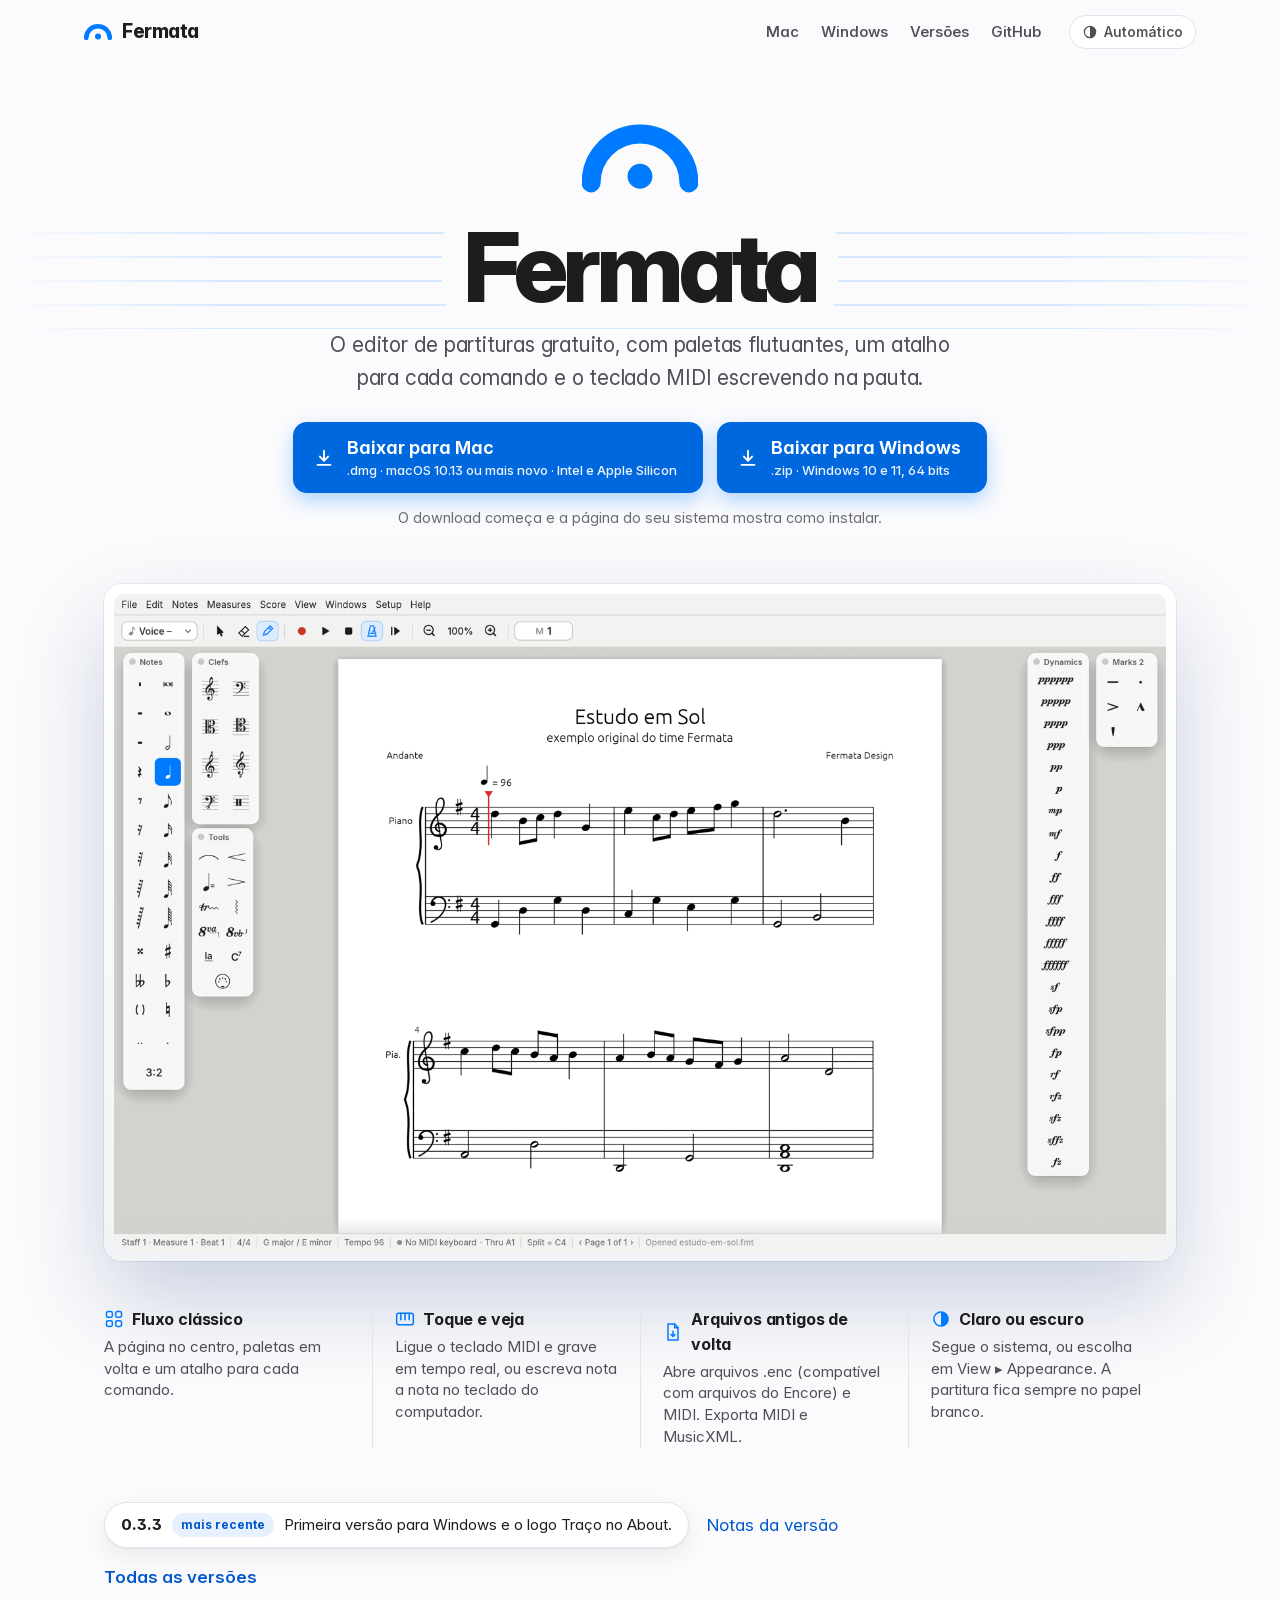
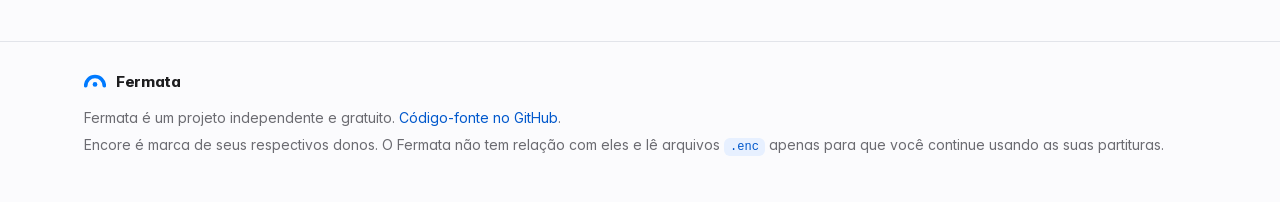
==== commit 66784d28: "site: página nova (direção C) com páginas de instalação do Mac e do Windows e botão de tema" ====
--- a/docs/index.html
+++ b/docs/index.html
@@ -4,161 +4,58 @@
 <meta charset="utf-8">
 <meta name="viewport" content="width=device-width, initial-scale=1">
 <title>Fermata · editor de partituras gratuito para Mac e Windows</title>
-<meta name="description" content="Fermata é um editor de partituras gratuito para Mac e Windows: paletas flutuantes, atalhos para tudo e entrada pelo teclado MIDI.">
+<meta name="description" content="Fermata é um editor de partituras gratuito para Mac e Windows: paletas flutuantes, um atalho para cada comando e notas que aparecem na pauta enquanto você toca o teclado MIDI.">
 <meta name="color-scheme" content="light dark">
 <meta name="theme-color" content="#FBFBFD" media="(prefers-color-scheme: light)">
-<meta name="theme-color" content="#0F0F11" media="(prefers-color-scheme: dark)">
+<meta name="theme-color" content="#0D0D10" media="(prefers-color-scheme: dark)">
 <link rel="icon" href="favicon.svg" type="image/svg+xml">
 <link rel="icon" href="favicon-32.png" sizes="32x32" type="image/png">
 <link rel="icon" href="favicon-16.png" sizes="16x16" type="image/png">
 <link rel="apple-touch-icon" href="apple-touch-icon.png">
+<link rel="preload" href="fonts/InterVariable.woff2" as="font" type="font/woff2" crossorigin>
 <meta property="og:type" content="website">
 <meta property="og:title" content="Fermata · editor de partituras gratuito para Mac e Windows">
-<meta property="og:description" content="Paletas flutuantes, um atalho para cada comando e notas que aparecem na pauta enquanto você toca o teclado MIDI.">
+<meta property="og:description" content="Fermata é um editor de partituras gratuito para Mac e Windows: paletas flutuantes, um atalho para cada comando e notas que aparecem na pauta enquanto você toca o teclado MIDI.">
 <meta property="og:url" content="https://murillowelsi.github.io/fermata/">
 <meta property="og:image" content="https://murillowelsi.github.io/fermata/og-image.png">
 <meta property="og:image:width" content="1200">
 <meta property="og:image:height" content="630">
+<meta property="og:locale" content="pt_BR">
 <meta name="twitter:card" content="summary_large_image">
+<meta name="twitter:title" content="Fermata · editor de partituras gratuito para Mac e Windows">
+<meta name="twitter:description" content="Fermata é um editor de partituras gratuito para Mac e Windows: paletas flutuantes, um atalho para cada comando e notas que aparecem na pauta enquanto você toca o teclado MIDI.">
 <meta name="twitter:image" content="https://murillowelsi.github.io/fermata/og-image.png">
 <link rel="stylesheet" href="site.css">
+<script>(function(){try{var t=localStorage.getItem("fermata-theme");if(t==="light"||t==="dark")document.documentElement.setAttribute("data-theme",t);}catch(e){}})();</script>
 </head>
 <body>
-
-<nav class="nav"><div class="wrap">
-  <a class="brand" href="#"><svg viewBox="232 228 560 560" aria-hidden="true"><path d="M276 628A236 236 0 0 1 748 628" fill="none" stroke="currentColor" stroke-width="92" stroke-linecap="round"/><circle cx="512" cy="596" r="60" fill="currentColor"/></svg>Fermata</a>
-  <div class="links"><a href="#recursos">Recursos</a><a href="#instalar">Instalar</a><a href="#versoes">Versões</a><a href="https://github.com/murillowelsi/fermata">GitHub</a></div>
-  <a class="btn sm" href="#instalar">Baixar</a>
-</div></nav>
-
-<header class="hero"><div class="wrap">
-  <div class="appicon"><img src="app-icon.svg" alt="Ícone do Fermata" width="168" height="168"></div>
+<a class="skip" href="#conteudo">Pular para o conteúdo</a>
+<div class="wrap"><nav class="nav" aria-label="Principal"><a class="brand" href="index.html"><svg viewBox="232 228 560 560" aria-hidden="true" focusable="false"><path d="M276 628A236 236 0 0 1 748 628" fill="none" stroke="currentColor" stroke-width="92" stroke-linecap="round"/><circle cx="512" cy="596" r="60" fill="currentColor"/></svg>Fermata</a><div class="links"><a href="mac.html">Mac</a><a href="windows.html">Windows</a><a href="#versoes">Versões</a><a href="https://github.com/murillowelsi/fermata">GitHub</a></div><button class="theme-btn" type="button" id="theme-btn" aria-label="Tema: automático"><svg viewBox="0 0 24 24" fill="none" stroke="currentColor" stroke-width="1.8" aria-hidden="true"><circle cx="12" cy="12" r="8.5"/><path d="M12 3.5a8.5 8.5 0 0 1 0 17z" fill="currentColor" stroke="none"/></svg><span class="lbl">Automático</span></button></nav></div>
+<main id="conteudo">
+<header class="hero"><div class="staff" aria-hidden="true"></div><div class="wrap">
+  <span class="sym"><svg viewBox="232 228 560 560" aria-hidden="true" focusable="false"><path d="M276 628A236 236 0 0 1 748 628" fill="none" stroke="currentColor" stroke-width="92" stroke-linecap="round"/><circle cx="512" cy="596" r="60" fill="currentColor"/></svg></span>
   <h1>Fermata</h1>
-  <p class="lead">Um editor de partituras gratuito para Mac e Windows. Paletas flutuantes, um atalho para cada comando e notas que aparecem na pauta enquanto você toca o teclado MIDI.</p>
-  <div class="dl-row"><a class="btn" id="dl-mac" href="https://github.com/murillowelsi/fermata/releases/latest/download/Fermata-Installer.dmg"><svg viewBox="0 0 20 20" fill="none" stroke="currentColor" stroke-width="1.9" stroke-linecap="round" stroke-linejoin="round" aria-hidden="true"><path d="M10 3v9.5M6 9l4 4 4-4M4 15.5h12"/></svg>Baixar para Mac</a><a class="btn secondary" id="dl-win" href="https://github.com/murillowelsi/fermata/releases/latest/download/Fermata-Windows-x64.zip"><svg viewBox="0 0 20 20" fill="none" stroke="currentColor" stroke-width="1.9" stroke-linecap="round" stroke-linejoin="round" aria-hidden="true"><path d="M10 3v9.5M6 9l4 4 4-4M4 15.5h12"/></svg>Baixar para Windows <span class="beta">beta</span></a></div>
-  <div class="meta" id="latest-meta">Gratuito · macOS 10.13 ou mais novo (Intel e Apple Silicon) · Windows 10 e 11, 64 bits (beta)</div>
-  <picture>
-    <source srcset="screenshot-escuro.png" media="(prefers-color-scheme: dark)">
-    <img class="shot" src="screenshot-claro.png" alt="O Fermata com uma partitura para piano aberta, paletas de notas, claves, ferramentas e dinâmicas">
-  </picture>
+  <p class="lead">O editor de partituras gratuito, com paletas flutuantes, um atalho para cada comando e o teclado MIDI escrevendo na pauta.</p>
+  <div class="cta"><div class="pair"><a class="dl mac" href="mac.html?baixar=1"><svg viewBox="0 0 24 24" fill="none" stroke="currentColor" stroke-width="2.1" stroke-linecap="round" stroke-linejoin="round" aria-hidden="true" focusable="false"><path d="M12 4v11M7.5 10.5 12 15l4.5-4.5M5 19.5h14"/></svg><span>Baixar para Mac<small>.dmg · macOS 10.13 ou mais novo · Intel e Apple Silicon</small></span></a><a class="dl win" href="windows.html?baixar=1"><svg viewBox="0 0 24 24" fill="none" stroke="currentColor" stroke-width="2.1" stroke-linecap="round" stroke-linejoin="round" aria-hidden="true" focusable="false"><path d="M12 4v11M7.5 10.5 12 15l4.5-4.5M5 19.5h14"/></svg><span>Baixar para Windows<small>.zip · Windows 10 e 11, 64 bits</small></span></a></div>
+    <span class="how">O download começa e a página do seu sistema mostra como instalar.</span></div>
 </div></header>
-
-<section id="recursos"><div class="wrap">
-  <div class="eyebrow">Recursos</div><h2>Feito para quem escreve música</h2>
-  <div class="grid">
-    <div class="card"><div class="fi"><svg width="22" height="22" viewBox="0 0 20 20" fill="none" stroke="currentColor" stroke-width="1.7" aria-hidden="true"><rect x="2.5" y="2.5" width="6" height="6" rx="1.6"/><rect x="11.5" y="2.5" width="6" height="6" rx="1.6"/><rect x="2.5" y="11.5" width="6" height="6" rx="1.6"/><rect x="11.5" y="11.5" width="6" height="6" rx="1.6"/></svg></div><h3>Fluxo clássico</h3><p>A página no centro, paletas em volta e atalhos para tudo. Quem vem dos editores antigos se sente em casa.</p></div>
-    <div class="card"><div class="fi"><svg width="22" height="22" viewBox="0 0 20 20" fill="none" stroke="currentColor" stroke-width="1.7" stroke-linejoin="round" aria-hidden="true"><rect x="2" y="4" width="16" height="12" rx="2"/><path d="M6 4v7M10 4v7M14 4v7"/><path d="M4.6 4h2.8v5H4.6zM8.6 4h2.8v5H8.6zM12.6 4h2.8v5h-2.8z" fill="currentColor" stroke="none"/></svg></div><h3>Toque e veja</h3><p>Ligue o teclado MIDI e grave em tempo real, ou escreva nota a nota no teclado do computador.</p></div>
-    <div class="card"><div class="fi"><svg width="22" height="22" viewBox="0 0 20 20" fill="none" stroke="currentColor" stroke-width="1.7" stroke-linecap="round" stroke-linejoin="round" aria-hidden="true"><path d="M5 2.5h6.5l3.5 3.5v11.5H5z"/><path d="M11.5 2.5V6H15"/><path d="M8 12.5l2 2 2-2M10 9v5.3"/></svg></div><h3>Arquivos antigos de volta</h3><p>Abre arquivos <code>.enc</code> (compatível com arquivos do Encore) e MIDI. Exporta MIDI e MusicXML.</p></div>
-    <div class="card"><div class="fi"><svg width="22" height="22" viewBox="0 0 20 20" fill="none" stroke="currentColor" stroke-width="1.7" aria-hidden="true"><circle cx="10" cy="10" r="7"/><path d="M10 3a7 7 0 0 1 0 14z" fill="currentColor" stroke="none"/></svg></div><h3>Claro ou escuro</h3><p>Segue a aparência do macOS, ou escolha em <span class="ui">View ▸ Appearance</span>. A partitura continua sempre num papel branco.</p></div>
-  </div>
-</div></section>
-
-<section id="instalar"><div class="wrap">
-  <div class="eyebrow">Instalação</div><h2>Como instalar</h2>
-  <div class="os-tabs">
-  <input type="radio" name="os" id="os-mac" checked><label for="os-mac"> Mac</label>
-  <input type="radio" name="os" id="os-win"><label for="os-win">Windows <span class="beta">beta</span></label>
-  <div class="os-panel mac">
-  <p class="intro">O Fermata é gratuito e ainda não tem a "notarização" paga da Apple. Por isso, na primeira vez, o macOS pede que você confirme que quer abrir o app. É uma confirmação só, feita uma vez.</p>
-  <ol class="steps">
-    <li class="with-fig"><span class="n">1</span><div><h3>Baixe o instalador</h3><p>Clique em <span class="ui">Baixar para Mac</span> no alto desta página. O arquivo <code>Fermata-Installer.dmg</code> vai para a pasta Downloads.</p></div><figure class="step-fig real"><img src="instalacao/real/passo-1.png" alt="O topo da página do Fermata, com o ícone, o nome e o botão azul “Baixar para Mac”." width="1020" height="650" loading="lazy"><figcaption>Print real do macOS</figcaption></figure></li>
-    <li class="with-fig"><span class="n">2</span><div><h3>Arraste para Applications</h3><p>Abra o <code>.dmg</code> com dois cliques. Na janela que aparece, arraste o ícone do <span class="ui">Fermata</span>, à esquerda, até a pasta <span class="ui">Applications</span> (Aplicativos), à direita.</p></div><figure class="step-fig real"><img src="instalacao/real/passo-2.png" alt="A janela do instalador do Fermata: o ícone do Fermata à esquerda, uma seta azul e a pasta Applications à direita, com a instrução “Arraste o Fermata para a pasta Applications”." width="1100" height="745" loading="lazy"><figcaption>Print real do macOS</figcaption></figure></li>
-    <li class="with-fig"><span class="n">3</span><div><h3>Tente abrir uma vez</h3><p>Abra a pasta Aplicativos e dê dois cliques no Fermata. O macOS mostra o aviso <span class="ui">“Fermata” Not Opened</span> (“Fermata” não foi aberto).</p><p>Clique em <span class="ui">Done</span> (Concluído). <strong>Não clique no botão azul <span class="ui">Move to Bin</span> (Mover para o Lixo): ele apaga o app.</strong></p></div><figure class="step-fig real dialog"><img src="instalacao/real/passo-3.png" alt="Aviso do macOS “Fermata Not Opened”, com os botões Done, à esquerda, e Move to Bin, em azul, à direita." width="522" height="468" loading="lazy"><figcaption>Print real do macOS</figcaption></figure></li>
-    <li class="with-fig"><span class="n">4</span><div><h3>Clique em “Open Anyway”</h3><ul><li>Abra o menu Apple ▸ <span class="ui">System Settings</span> (Ajustes do Sistema) ▸ <span class="ui">Privacy &amp; Security</span> (Privacidade e Segurança).</li><li>Role até a parte <span class="ui">Security</span> (Segurança). Ali aparece “Fermata” was blocked to protect your Mac.</li><li>Clique em <span class="ui">Open Anyway</span> (Abrir Mesmo Assim).</li></ul><p>O botão fica disponível por cerca de uma hora depois da tentativa do passo 3. Se ele não aparecer, repita o passo 3.</p></div><figure class="step-fig real"><img src="instalacao/real/passo-4.png" alt="Ajustes do Sistema, Privacy & Security, seção Security: a mensagem “Fermata was blocked to protect your Mac” e o botão Open Anyway." width="1012" height="660" loading="lazy"><figcaption>Print real do macOS</figcaption></figure></li>
-    <li class="with-fig"><span class="n">5</span><div><h3>Confirme</h3><p>Na janela <span class="ui">Open “Fermata”?</span>, clique em <span class="ui">Open Anyway</span>, <strong>o botão do meio</strong>. De novo, o azul é <span class="ui">Move to Bin</span>: não clique nele.</p><p>Depois digite a senha do Mac (ou use o Touch ID). Pronto: daqui em diante o Fermata abre normalmente, com dois cliques.</p></div><figure class="step-fig real dialog"><img src="instalacao/real/passo-5.png" alt="Janela “Open Fermata?” com três botões: Move to Bin em azul, Open Anyway no meio e Done embaixo." width="522" height="700" loading="lazy"><figcaption>Print real do macOS</figcaption></figure></li>
-  </ol>
-  <div class="note"><b>macOS 14 (Sonoma) ou mais antigo?</b> É mais rápido: na pasta Aplicativos, clique no Fermata com o botão direito (ou Control + clique), escolha <span class="ui">Abrir</span> e confirme com <span class="ui">Abrir</span>.<figure class="step-fig"><picture><source srcset="instalacao/passo-6-escuro.svg" media="(prefers-color-scheme: dark)"><img src="instalacao/passo-6-claro.svg" alt="Na pasta Aplicativos, o Fermata está selecionado e o menu do clique direito mostra a opção “Abrir” destacada. Em seguida, a janela de confirmação com o botão “Abrir”." width="560" height="315" loading="lazy"></picture></figure></div>
-  <details><summary>Opção avançada: liberar pelo Terminal</summary>
-    <p>Se preferir, depois do passo 2 abra o Terminal e rode o comando abaixo. Ele tira a marca de "baixado da internet" só do Fermata:</p>
-    <pre><code>xattr -dr com.apple.quarantine /Applications/Fermata.app</code></pre>
-  </details>
-  <details><summary>Por que o macOS avisa? É seguro?</summary>
-    <p>A Apple só deixa de avisar sobre apps que passaram pela notarização dela, que exige uma conta paga de desenvolvedor. O Fermata é um projeto gratuito e ainda não tem essa conta. O código-fonte é aberto e pode ser conferido no <a href="https://github.com/murillowelsi/fermata">GitHub</a>. Baixe sempre por esta página ou pela página de versões do projeto.</p>
-  </details>
-  <details><summary>Como atualizar para uma versão nova</summary>
-    <p>Baixe o instalador novo e arraste o Fermata para Aplicativos de novo, escolhendo <span class="ui">Substituir</span>. Talvez o macOS peça a confirmação dos passos 3 a 5 mais uma vez.</p><p>Os prints são de um Mac com o sistema em inglês. Em português, os botões se chamam Concluído, Mover para o Lixo e Abrir Mesmo Assim.</p>
-  </details>
-  </div>
-  <div class="os-panel win">
-  <div class="note"><b>Versão Windows em teste (beta).</b> Ela foi gerada e conferida, mas ainda não foi aberta num PC com Windows. Se algo não funcionar, conte para a gente pelo <a href="https://github.com/murillowelsi/fermata/issues">GitHub</a>.</div>
-  <p class="intro">O Fermata para Windows é um app portátil: não tem instalador, é só extrair e abrir. Como ele ainda não tem a assinatura digital paga, o Windows pede uma confirmação na primeira vez.</p>
-  <ol class="steps">
-    <li><span class="n">1</span><div><h3>Baixe o arquivo</h3><p>Clique em <span class="ui">Baixar para Windows</span> no alto desta página. O arquivo <code>Fermata-Windows-x64.zip</code> vai para a pasta Downloads.</p></div></li>
-    <li><span class="n">2</span><div><h3>Extraia a pasta</h3><p>Clique com o botão direito no <code>.zip</code> e escolha <span class="ui">Extrair tudo…</span> (Extract All). Guarde a pasta <span class="ui">Fermata</span> onde preferir, por exemplo em Documentos.</p></div></li>
-    <li><span class="n">3</span><div><h3>Abra o Fermata</h3><p>Dentro da pasta, dê dois cliques em <code>Fermata.exe</code>.</p></div></li>
-    <li><span class="n">4</span><div><h3>Confirme no aviso do Windows</h3><p>Se aparecer a tela azul <span class="ui">O Windows protegeu o computador</span> (Windows protected your PC), clique em <span class="ui">Mais informações</span> (More info) e depois em <span class="ui">Executar assim mesmo</span> (Run anyway). <strong>Não clique em "Não executar".</strong></p><p>Isso só acontece na primeira vez.</p></div></li>
-    <li><span class="n">5</span><div><h3>Deixe à mão (opcional)</h3><p>Com o Fermata aberto, clique com o botão direito no ícone dele na barra de tarefas e escolha <span class="ui">Fixar na barra de tarefas</span>.</p></div></li>
-  </ol>
-  <details><summary>Por que o Windows avisa? É seguro?</summary>
-    <p>O Windows mostra esse aviso para apps sem uma assinatura digital paga. O Fermata é um projeto gratuito e ainda não tem essa assinatura. O código-fonte é aberto e pode ser conferido no <a href="https://github.com/murillowelsi/fermata">GitHub</a>. Baixe sempre por esta página ou pela página de versões do projeto.</p>
-  </details>
-  <details><summary>Como atualizar para uma versão nova</summary>
-    <p>Feche o Fermata, baixe o <code>.zip</code> novo e extraia por cima da pasta antiga, escolhendo substituir os arquivos. Suas partituras não ficam nessa pasta e não são apagadas.</p>
-  </details>
-  <details><summary>Atalhos no Windows</summary>
-    <p>Os atalhos são os mesmos do Mac, com <span class="ui">Ctrl</span> como tecla principal. Se você usa mais de um idioma de teclado, <span class="ui">Alt+Shift</span> pode trocar o idioma em vez de abrir uma paleta: nesse caso, desligue esse atalho do Windows em Configurações ▸ Hora e idioma ▸ Digitação ▸ Configurações avançadas de teclado.</p>
-  </details>
-</div>
-</div>
-</div></section>
-
-<section id="versoes"><div class="wrap">
-  <div class="eyebrow">Versões</div><h2>Versões</h2>
-  <div id="releases">
-    <div class="card"><div class="rel"><div><h3>Fermata 0.3.3 <span class="tag">mais recente</span></h3><div class="what">Primeira versão para Windows (beta) e o logo Traço no About.</div></div><a class="dl" href="https://github.com/murillowelsi/fermata/releases/tag/v0.3.3">Ver e baixar</a></div></div>
-    <div class="card"><div class="rel"><div><h3>Fermata 0.3.2</h3><div class="what">Escolha o tema no app: View ▸ Appearance (igual ao sistema, claro ou escuro).</div></div><a class="dl" href="https://github.com/murillowelsi/fermata/releases/tag/v0.3.2">Ver e baixar</a></div></div>
-    <div class="card"><div class="rel"><div><h3>Fermata 0.3.1</h3><div class="what">Instalador novo: janela maior, com o Fermata e a pasta Applications lado a lado.</div></div><a class="dl" href="https://github.com/murillowelsi/fermata/releases/tag/v0.3.1">Ver e baixar</a></div></div>
-    <div class="card"><div class="rel"><div><h3>Fermata 0.3.0</h3><div class="what">Diálogos e menus no estilo novo e o ícone Traço.</div></div><a class="dl" href="https://github.com/murillowelsi/fermata/releases/tag/v0.3.0">Ver e baixar</a></div></div>
-    <div class="card"><div class="rel"><div><h3>Fermata 0.2.0</h3><div class="what">Visual novo: modo claro e escuro, barra enxuta, paletas com símbolos Bravura.</div></div><a class="dl" href="https://github.com/murillowelsi/fermata/releases/tag/v0.2.0">Ver e baixar</a></div></div>
-    <div class="card"><div class="rel"><div><h3>Fermata 0.1.0</h3><div class="what">Primeira versão.</div></div><a class="dl" href="https://github.com/murillowelsi/fermata/releases/tag/v0.1.0">Ver e baixar</a></div></div>
-  </div>
-  <p style="margin-top:16px"><a href="https://github.com/murillowelsi/fermata/releases">Todas as versões no GitHub</a></p>
-</div></section>
-
-<footer><div class="wrap">
-  <a class="brand" href="#"><svg viewBox="232 228 560 560" aria-hidden="true"><path d="M276 628A236 236 0 0 1 748 628" fill="none" stroke="currentColor" stroke-width="92" stroke-linecap="round"/><circle cx="512" cy="596" r="60" fill="currentColor"/></svg>Fermata</a>
-  <div><p>Fermata é um projeto independente e gratuito. <a href="https://github.com/murillowelsi/fermata">Código-fonte no GitHub.</a></p>
-  <p>Encore é marca de seus respectivos donos. O Fermata não tem relação com eles e lê arquivos <code>.enc</code> apenas para que você continue usando as suas partituras.</p></div>
+<div class="paper"><div class="frame"><picture><source srcset="screenshot-escuro.png" media="(prefers-color-scheme: dark)"><img src="screenshot-claro.png" width="1600" height="1000" alt="O Fermata com uma partitura de piano aberta: a página no centro e as paletas de notas, claves, ferramentas, dinâmicas e marcas em volta."></picture></div></div>
+<section aria-label="Recursos"><ul class="features">
+<li><h2><svg viewBox="0 0 24 24" fill="none" stroke="currentColor" stroke-width="1.8" stroke-linecap="round" stroke-linejoin="round" aria-hidden="true" focusable="false"><rect x="3" y="3" width="7" height="7" rx="2"/><rect x="14" y="3" width="7" height="7" rx="2"/><rect x="3" y="14" width="7" height="7" rx="2"/><rect x="14" y="14" width="7" height="7" rx="2"/></svg>Fluxo clássico</h2><p>A página no centro, paletas em volta e um atalho para cada comando.</p></li><li><h2><svg viewBox="0 0 24 24" fill="none" stroke="currentColor" stroke-width="1.8" stroke-linecap="round" stroke-linejoin="round" aria-hidden="true" focusable="false"><rect x="2" y="5" width="20" height="14" rx="2.5"/><path d="M7 5v8M12 5v8M17 5v8"/></svg>Toque e veja</h2><p>Ligue o teclado MIDI e grave em tempo real, ou escreva nota a nota no teclado do computador.</p></li><li><h2><svg viewBox="0 0 24 24" fill="none" stroke="currentColor" stroke-width="1.8" stroke-linecap="round" stroke-linejoin="round" aria-hidden="true" focusable="false"><path d="M6 2.5h8l4 4V21.5H6z"/><path d="M14 2.5V7h4"/><path d="M9.5 15l2.5 2.5 2.5-2.5M12 11v6"/></svg>Arquivos antigos de volta</h2><p>Abre arquivos .enc (compatível com arquivos do Encore) e MIDI. Exporta MIDI e MusicXML.</p></li><li><h2><svg viewBox="0 0 24 24" fill="none" stroke="currentColor" stroke-width="1.8" stroke-linecap="round" stroke-linejoin="round" aria-hidden="true" focusable="false"><circle cx="12" cy="12" r="8.5"/><path d="M12 3.5a8.5 8.5 0 0 1 0 17z" fill="currentColor" stroke="none"/></svg>Claro ou escuro</h2><p>Segue o sistema, ou escolha em View ▸ Appearance. A partitura fica sempre no papel branco.</p></li>
+</ul></section>
+<section class="versions" id="versoes" aria-labelledby="vt">
+  <h2 id="vt" class="sr">Versões</h2>
+  <div class="latest" id="latest"><span class="pill"><b data-v>0.3.3</b><span class="chip">mais recente</span><span data-what>Primeira versão para Windows e o logo Traço no About.</span></span><a href="https://github.com/murillowelsi/fermata/releases/latest">Notas da versão</a></div>
+  <details><summary>Todas as versões</summary><ul id="releases">
+<li data-tag="v0.3.3"><span class="v">0.3.3</span><span class="w">Primeira versão para Windows e o logo Traço no About.</span><a href="https://github.com/murillowelsi/fermata/releases/tag/v0.3.3">Ver e baixar</a></li><li data-tag="v0.3.2"><span class="v">0.3.2</span><span class="w">Escolha o tema no app: View ▸ Appearance (igual ao sistema, claro ou escuro).</span><a href="https://github.com/murillowelsi/fermata/releases/tag/v0.3.2">Ver e baixar</a></li><li data-tag="v0.3.1"><span class="v">0.3.1</span><span class="w">Instalador novo: janela maior, com o Fermata e a pasta Applications lado a lado.</span><a href="https://github.com/murillowelsi/fermata/releases/tag/v0.3.1">Ver e baixar</a></li><li data-tag="v0.3.0"><span class="v">0.3.0</span><span class="w">Diálogos e menus no estilo novo e o ícone Traço.</span><a href="https://github.com/murillowelsi/fermata/releases/tag/v0.3.0">Ver e baixar</a></li><li data-tag="v0.2.0"><span class="v">0.2.0</span><span class="w">Visual novo: modo claro e escuro, barra enxuta, paletas com símbolos Bravura.</span><a href="https://github.com/murillowelsi/fermata/releases/tag/v0.2.0">Ver e baixar</a></li><li data-tag="v0.1.0"><span class="v">0.1.0</span><span class="w">Primeira versão.</span><a href="https://github.com/murillowelsi/fermata/releases/tag/v0.1.0">Ver e baixar</a></li>
+  </ul><p><a href="https://github.com/murillowelsi/fermata/releases">Todas as versões no GitHub →</a></p></details>
+</section>
+</main>
+<footer class="foot"><div class="wrap">
+  <p><a class="brand" href="index.html"><svg viewBox="232 228 560 560" aria-hidden="true" focusable="false"><path d="M276 628A236 236 0 0 1 748 628" fill="none" stroke="currentColor" stroke-width="92" stroke-linecap="round"/><circle cx="512" cy="596" r="60" fill="currentColor"/></svg>Fermata</a></p>
+  <p>Fermata é um projeto independente e gratuito. <a href="https://github.com/murillowelsi/fermata">Código-fonte no GitHub</a>.</p>
+  <p>Encore é marca de seus respectivos donos. O Fermata não tem relação com eles e lê arquivos <code>.enc</code> apenas para que você continue usando as suas partituras.</p>
 </div></footer>
-
-<script>
-// Abre a aba e destaca o botão do sistema de quem visita.
-(function(){ if (/Windows/i.test(navigator.userAgent)) { var r=document.getElementById('os-win'); if(r) r.checked=true; var m=document.getElementById('dl-mac'), w=document.getElementById('dl-win'); if(m&&w){ m.classList.add('secondary'); w.classList.remove('secondary'); w.parentNode.insertBefore(w,m);} } })();
-// Lista as versões direto do GitHub; se não conseguir, fica a lista acima.
-(function () {
-  var box = document.getElementById('releases');
-  fetch('https://api.github.com/repos/murillowelsi/fermata/releases')
-    .then(function (r) { if (!r.ok) throw new Error(r.status); return r.json(); })
-    .then(function (list) {
-      list = list.filter(function (r) { return !r.draft; });
-      if (!list.length) return;
-      box.textContent = '';
-      list.forEach(function (rel, i) {
-        var dmg = (rel.assets || []).filter(function (a) { return /\.dmg$/i.test(a.name); })[0];
-        var card = document.createElement('div'); card.className = 'card';
-        var row = document.createElement('div'); row.className = 'rel';
-        var left = document.createElement('div');
-        var h = document.createElement('h3'); h.appendChild(document.createTextNode(rel.name || rel.tag_name));
-        if (i === 0) { var t = document.createElement('span'); t.className = 'tag'; t.textContent = 'mais recente'; h.appendChild(t); }
-        var when = document.createElement('div'); when.className = 'when';
-        when.textContent = new Date(rel.published_at).toLocaleDateString('pt-BR', { day: 'numeric', month: 'long', year: 'numeric' }) +
-          (dmg ? ' · ' + (dmg.size / 1048576).toFixed(1) + ' MB' : '');
-        var notes = document.createElement('a'); notes.className = 'notes'; notes.href = rel.html_url; notes.textContent = 'Notas da versão';
-        left.appendChild(h); left.appendChild(when); left.appendChild(notes);
-        var zip = (rel.assets || []).filter(function (x) { return /windows.*\.zip$/i.test(x.name); })[0];
-        var btns = document.createElement('div'); btns.style.display = 'flex'; btns.style.gap = '8px'; btns.style.flexWrap = 'wrap';
-        if (dmg) { var a = document.createElement('a'); a.className = 'dl'; a.href = dmg.browser_download_url; a.textContent = 'Mac (.dmg)'; btns.appendChild(a); }
-        if (zip) { var z = document.createElement('a'); z.className = 'dl'; z.href = zip.browser_download_url; z.textContent = 'Windows (.zip)'; btns.appendChild(z); }
-        if (!dmg && !zip) { var v = document.createElement('a'); v.className = 'dl'; v.href = rel.html_url; v.textContent = 'Ver versão'; btns.appendChild(v); }
-        row.appendChild(left); row.appendChild(btns); card.appendChild(row);
-        box.appendChild(card);
-      });
-      var first = list[0];
-      document.getElementById('latest-meta').textContent =
-        (first.name || first.tag_name) + ' · Gratuito · macOS 10.13 ou mais novo (Intel e Apple Silicon) · Windows 10 e 11, 64 bits (beta)';
-    })
-    .catch(function () {});
-})();
-</script>
+<script src="site.js" defer></script>
 </body>
 </html>
--- a/docs/site.css
+++ b/docs/site.css
@@ -1,137 +1,145 @@
-/* Fermata · página de download · CSS estático, sem framework e sem dependências (F-14). */
+/* Fermata · site estático (direção C · Partitura). Sem framework, sem nada carregado de fora. */
+@font-face { font-family: Inter; src: url('fonts/InterVariable.woff2') format('woff2'); font-weight: 100 900; font-display: swap }
 
-:root, .light {
-  --bg: #FBFBFD; --bg-2: #F2F2F5; --panel: #FFFFFF; --text: #1D1D1F; --text-2: #5C5C62; --text-3: #8A8A8F; --line: #E3E3E8;
-  --accent: #007AFF; --accent-hover: #0069DB; --accent-soft: #E6F0FF; --accent-ink: #0058CC;
-  --warn-bg: #FFF7E8; --warn-line: #F1C878;
-  --shadow-1: 0 1px 2px rgba(0,0,0,.06), 0 6px 20px rgba(0,0,0,.06);
-  --shadow-shot: 0 30px 80px rgba(0,40,100,.22), 0 0 0 1px rgba(0,0,0,.06);
-  --hero-glow: radial-gradient(60% 55% at 50% 0%, rgba(0,122,255,.16) 0%, rgba(0,122,255,0) 70%);
-  color-scheme: light;
+:root {
+  --bg: #FBFBFD; --bg-2: #F1F3F7; --panel: #FFFFFF; --text: #1D1D1F; --text-2: #4F4F55; --text-3: #6B6B71; --line: #E2E4EA;
+  --accent: #007AFF; --accent-ink: #0058CC; --accent-soft: #E7F0FF;
+  --btn: #0068DE; --btn-hover: #0058C2; --btn-ink: #FFFFFF;
+  --danger: #B92B2B; --danger-soft: #FCEBEB; --ok: #18804A; --ok-soft: #E4F5EA;
+  --shadow: 0 1px 2px rgba(10,20,40,.06), 0 8px 24px rgba(10,20,40,.07);
+  --shot: 0 40px 90px rgba(0,40,110,.20), 0 0 0 1px rgba(0,0,0,.06);
+  --focus: 0 0 0 3px var(--bg), 0 0 0 6px var(--accent);
+  color-scheme: light dark;
 }
-@media (prefers-color-scheme: dark) { :root:not(.light) {
-  --bg: #0F0F11; --bg-2: #161619; --panel: #1C1C1F; --text: #F2F2F4; --text-2: #A8A8AE; --text-3: #7C7C82; --line: #2C2C31;
-  --accent: #0A84FF; --accent-hover: #3399FF; --accent-soft: #0E2742; --accent-ink: #66B2FF;
-  --warn-bg: #2A2313; --warn-line: #6E5520;
-  --shadow-1: 0 1px 2px rgba(0,0,0,.4), 0 6px 20px rgba(0,0,0,.35);
-  --shadow-shot: 0 30px 90px rgba(0,0,0,.65), 0 0 0 1px rgba(255,255,255,.08);
-  --hero-glow: radial-gradient(60% 55% at 50% 0%, rgba(10,132,255,.22) 0%, rgba(10,132,255,0) 70%);
-  color-scheme: dark;
+@media (prefers-color-scheme: dark) { :root:not([data-theme="light"]) {
+  --bg: #0D0D10; --bg-2: #15151A; --panel: #1A1A1F; --text: #F2F2F4; --text-2: #B4B4BA; --text-3: #94949B; --line: #2C2C33;
+  --accent: #0A84FF; --accent-ink: #6AB4FF; --accent-soft: #0E2742;
+  --btn: #0A6FE0; --btn-hover: #2A85F0; --btn-ink: #FFFFFF;
+  --danger: #FF8A8A; --danger-soft: #3A1B1D; --ok: #5FD394; --ok-soft: #12301F;
+  --shadow: 0 1px 2px rgba(0,0,0,.4), 0 8px 24px rgba(0,0,0,.35);
+  --shot: 0 40px 100px rgba(0,0,0,.7), 0 0 0 1px rgba(255,255,255,.08);
 } }
-.dark {
-  --bg: #0F0F11; --bg-2: #161619; --panel: #1C1C1F; --text: #F2F2F4; --text-2: #A8A8AE; --text-3: #7C7C82; --line: #2C2C31;
-  --accent: #0A84FF; --accent-hover: #3399FF; --accent-soft: #0E2742; --accent-ink: #66B2FF;
-  --warn-bg: #2A2313; --warn-line: #6E5520;
-  --shadow-1: 0 1px 2px rgba(0,0,0,.4), 0 6px 20px rgba(0,0,0,.35);
-  --shadow-shot: 0 30px 90px rgba(0,0,0,.65), 0 0 0 1px rgba(255,255,255,.08);
-  --hero-glow: radial-gradient(60% 55% at 50% 0%, rgba(10,132,255,.22) 0%, rgba(10,132,255,0) 70%);
+:root[data-theme="dark"] {
+  --bg: #0D0D10; --bg-2: #15151A; --panel: #1A1A1F; --text: #F2F2F4; --text-2: #B4B4BA; --text-3: #94949B; --line: #2C2C33;
+  --accent: #0A84FF; --accent-ink: #6AB4FF; --accent-soft: #0E2742;
+  --btn: #0A6FE0; --btn-hover: #2A85F0; --btn-ink: #FFFFFF;
+  --danger: #FF8A8A; --danger-soft: #3A1B1D; --ok: #5FD394; --ok-soft: #12301F;
+  --shadow: 0 1px 2px rgba(0,0,0,.4), 0 8px 24px rgba(0,0,0,.35);
+  --shot: 0 40px 100px rgba(0,0,0,.7), 0 0 0 1px rgba(255,255,255,.08);
   color-scheme: dark;
 }
+:root[data-theme="light"] { color-scheme: light }
+
 * { box-sizing: border-box }
-body { margin: 0; background: var(--bg); color: var(--text); font: 17px/1.6 Inter, -apple-system, BlinkMacSystemFont, sans-serif; -webkit-font-smoothing: antialiased; font-feature-settings: 'cv11' 1, 'ss01' 1 }
-a { color: var(--accent-ink); text-decoration: none } a:hover { text-decoration: underline }
-.wrap { max-width: 1080px; margin: 0 auto; padding: 0 28px }
-code { font: 14px ui-monospace, Menlo, monospace; background: var(--accent-soft); color: var(--accent-ink); padding: 2px 7px; border-radius: 6px }
+html { -webkit-text-size-adjust: 100% }
+body { margin: 0; background: var(--bg); color: var(--text); font: 17px/1.55 Inter, -apple-system, BlinkMacSystemFont, 'Segoe UI', Roboto, sans-serif; -webkit-font-smoothing: antialiased; font-feature-settings: 'cv11' 1, 'ss01' 1 }
+a { color: var(--accent-ink); text-decoration: none; border-radius: 4px } a:hover { text-decoration: underline }
+:focus-visible { outline: none; box-shadow: var(--focus) }
+img { max-width: 100%; height: auto; display: block }
+code { font: .86em ui-monospace, Menlo, Consolas, monospace; background: var(--accent-soft); color: var(--accent-ink); padding: 2px 6px; border-radius: 6px; overflow-wrap: anywhere }
+.k { font-weight: 650; color: var(--text) } .k.blue { color: var(--accent-ink) } .k.bad { color: var(--danger) }
+.skip { position: absolute; left: -999px; top: 8px; background: var(--panel); padding: 8px 14px; border-radius: 8px; z-index: 10 } .skip:focus { left: 8px }
+.wrap { max-width: 1160px; margin: 0 auto; padding: 0 24px }
+.sr { position: absolute; width: 1px; height: 1px; overflow: hidden; clip: rect(0 0 0 0); white-space: nowrap }
 
-/* nav */
-.nav { position: sticky; top: 0; z-index: 5; backdrop-filter: saturate(180%) blur(16px); background: color-mix(in srgb, var(--bg) 82%, transparent); border-bottom: 1px solid var(--line) }
-.nav .wrap { height: 60px; display: flex; align-items: center; gap: 26px }
-.brand { display: flex; align-items: center; gap: 10px; font-weight: 700; font-size: 19px; letter-spacing: -.02em; color: var(--text) }
-.brand svg { width: 30px; height: 30px; display: block }
-.nav .links { margin-left: auto; display: flex; gap: 24px; font-size: 15px; font-weight: 500 } .nav .links a { color: var(--text-2) }
-.btn { display: inline-flex; align-items: center; gap: 10px; background: var(--accent); color: #fff; font-weight: 600; border-radius: 12px; padding: 14px 26px; font-size: 18px; box-shadow: 0 6px 18px color-mix(in srgb, var(--accent) 35%, transparent) }
-.btn:hover { background: var(--accent-hover); text-decoration: none }
-.btn.sm { padding: 7px 14px; font-size: 14px; border-radius: 9px; box-shadow: none }
-.btn svg { width: 20px; height: 20px }
+/* topo */
+.nav { min-height: 64px; display: flex; align-items: center; gap: 24px; flex-wrap: wrap }
+.brand { display: inline-flex; align-items: center; gap: 10px; font-weight: 750; font-size: 19px; letter-spacing: -.025em; color: var(--text) }
+.brand:hover { text-decoration: none } .brand svg { width: 28px; height: 28px; color: var(--accent); flex: none }
+.nav .links { margin-left: auto; display: flex; gap: 22px; font-size: 15px; font-weight: 550 } .nav .links a { color: var(--text-2) } .nav .links a[aria-current] { color: var(--text) }
 
-/* hero */
-.hero { text-align: center; padding: 84px 0 0; background: var(--hero-glow) }
-.hero .appicon { width: 168px; height: 168px; display: block; margin: 0 auto 18px; filter: drop-shadow(0 18px 30px rgba(0,80,200,.25)) }
-.hero h1 { font-size: 72px; line-height: 1.02; letter-spacing: -.035em; margin: 0 0 14px; font-weight: 750 }
-.lead { font-size: 22px; line-height: 1.45; color: var(--text-2); max-width: 680px; margin: 0 auto 30px; letter-spacing: -.01em }
-.meta { color: var(--text-3); font-size: 14px; margin-top: 14px }
-.shot { display: block; width: 100%; border-radius: 14px; box-shadow: var(--shadow-shot); margin: 56px 0 0 }
+/* botões de download */
+.dl { display: inline-flex; align-items: center; gap: 12px; padding: 15px 26px 15px 20px; border-radius: 14px; font-weight: 650; font-size: 18px; line-height: 1.25; background: var(--btn); color: var(--btn-ink); text-align: left; box-shadow: 0 8px 20px color-mix(in srgb, var(--accent) 30%, transparent) }
+.dl:hover { background: var(--btn-hover); text-decoration: none }
+.dl small { display: block; font-size: 13px; font-weight: 500; margin-top: 2px; color: rgba(255,255,255,.92) }
+.dl svg { width: 22px; height: 22px; flex: none }
 
-/* sections */
-section { padding: 96px 0 0 }
-.eyebrow { font-size: 13px; font-weight: 700; letter-spacing: .12em; text-transform: uppercase; color: var(--accent-ink); margin-bottom: 8px }
-h2 { font-size: 40px; line-height: 1.1; letter-spacing: -.03em; margin: 0 0 14px; font-weight: 700 }
-.intro { color: var(--text-2); max-width: 720px; margin: 0 0 30px; font-size: 18px }
-.grid { display: grid; grid-template-columns: repeat(4, 1fr); gap: 18px }
-.card { background: var(--panel); border: 1px solid var(--line); border-radius: 18px; padding: 24px; box-shadow: var(--shadow-1) }
-.card .fi { width: 44px; height: 44px; border-radius: 12px; background: var(--accent-soft); color: var(--accent-ink); display: flex; align-items: center; justify-content: center; margin-bottom: 16px }
-.card h3 { margin: 0 0 6px; font-size: 18px; letter-spacing: -.01em } .card p { margin: 0; color: var(--text-2); font-size: 15.5px; line-height: 1.5 }
-ol.steps { list-style: none; padding: 0; margin: 0; display: grid; gap: 12px }
-ol.steps > li { display: grid; grid-template-columns: 44px 1fr; gap: 18px; background: var(--panel); border: 1px solid var(--line); border-radius: 18px; padding: 22px 24px; box-shadow: var(--shadow-1) }
-ol.steps .n { width: 36px; height: 36px; border-radius: 50%; background: var(--accent); color: #fff; font-weight: 700; display: flex; align-items: center; justify-content: center }
-ol.steps h3 { margin: 4px 0 4px; font-size: 18px } ol.steps ul { padding-left: 18px } ol.steps p, ol.steps ul { margin: 4px 0 0; color: var(--text-2); font-size: 15.5px }
-.ui { font-weight: 600; color: var(--text) }
-.note { background: var(--warn-bg); border: 1px solid var(--warn-line); border-radius: 14px; padding: 16px 20px; margin: 16px 0; font-size: 15.5px }
-details { background: var(--panel); border: 1px solid var(--line); border-radius: 14px; padding: 16px 20px; margin: 10px 0; font-size: 15.5px }
-summary { cursor: pointer; font-weight: 600 }
-.rel { display: flex; align-items: center; justify-content: space-between; gap: 16px }
-.rel h3 { margin: 0; font-size: 19px; display: flex; align-items: center; gap: 10px } .rel .when { color: var(--text-3); font-size: 14px; margin-top: 2px } .rel .what { color: var(--text-2); font-size: 15px; margin-top: 6px }
-.tag { font-size: 12px; font-weight: 700; color: var(--accent-ink); background: var(--accent-soft); padding: 3px 9px; border-radius: 999px }
-.dl { font-weight: 600; padding: 9px 16px; border-radius: 10px; border: 1px solid var(--line); color: var(--text); white-space: nowrap }
-footer { margin-top: 110px; border-top: 1px solid var(--line); padding: 34px 0 48px; color: var(--text-3); font-size: 14px }
-footer .wrap { display: flex; gap: 30px; align-items: flex-start } footer .brand { font-size: 16px } footer .brand svg { width: 24px; height: 24px }
-footer p { margin: 0 0 6px }
+/* página inicial */
+.hero { text-align: center; position: relative; padding: 36px 0 0; isolation: isolate }
+.hero .staff { position: absolute; left: 0; right: 0; top: 168px; height: 97px; z-index: -1; background: repeating-linear-gradient(180deg, color-mix(in srgb, var(--accent) 15%, transparent) 0 2px, transparent 2px 24px); -webkit-mask: linear-gradient(90deg, transparent, #000 18%, #000 82%, transparent); mask: linear-gradient(90deg, transparent, #000 18%, #000 82%, transparent) }
+.hero .sym { display: block; width: 116px; height: 116px; margin: 0 auto 6px; color: var(--accent) }
+.hero h1 { font-size: 96px; letter-spacing: -.05em; line-height: .95; margin: 0 0 16px; font-weight: 800; background: var(--bg); display: inline-block; padding: 0 22px; border-radius: 20px }
+.hero .lead { font-size: 21px; color: var(--text-2); max-width: 640px; margin: 0 auto 28px; letter-spacing: -.01em }
+.cta .pair { display: flex; gap: 14px; justify-content: center; flex-wrap: wrap }
+.cta .pair.win-first .mac { order: 2 }
+.cta .how { display: block; margin-top: 14px; font-size: 14.5px; color: var(--text-3) }
+.paper { max-width: 1120px; margin: 54px auto 0; padding: 0 24px }
+.paper .frame { border-radius: 18px; padding: 10px; background: linear-gradient(180deg, var(--panel), var(--bg-2)); box-shadow: var(--shot) }
+.paper img { border-radius: 10px; width: 100% }
+.features { display: grid; grid-template-columns: repeat(4, 1fr); max-width: 1120px; margin: 46px auto 0; padding: 0 24px; list-style: none }
+.features li { padding: 0 22px; border-left: 1px solid var(--line) } .features li:first-child { border-left: 0; padding-left: 0 }
+.features h2 { margin: 0 0 4px; font-size: 16px; display: flex; gap: 8px; align-items: center; letter-spacing: -.01em } .features h2 svg { width: 20px; height: 20px; color: var(--accent); flex: none }
+.features p { margin: 0; color: var(--text-2); font-size: 15px; line-height: 1.45 }
+.versions { max-width: 1120px; margin: 54px auto 50px; padding: 0 24px }
+.versions .latest { display: flex; gap: 14px 18px; align-items: center; flex-wrap: wrap }
+.pill { display: inline-flex; gap: 10px; align-items: center; padding: 10px 16px; border-radius: 999px; background: var(--panel); border: 1px solid var(--line); box-shadow: var(--shadow); font-size: 15px; flex-wrap: wrap }
+.pill b { font-weight: 750 }
+.chip { display: inline-flex; font-size: 12px; font-weight: 700; padding: 3px 9px; border-radius: 999px; background: var(--accent-soft); color: var(--accent-ink) }
+.versions details { margin-top: 16px } .versions summary { cursor: pointer; font-weight: 600; color: var(--accent-ink); display: inline-block; border-radius: 4px }
+.versions ul { list-style: none; padding: 0; margin: 12px 0 0; max-width: 760px }
+.versions li { display: grid; grid-template-columns: 110px 1fr auto; gap: 14px; padding: 12px 0; border-top: 1px solid var(--line); align-items: baseline; font-size: 15px }
+.versions li .v { font-weight: 700 } .versions li .w { color: var(--text-2) } .versions li .w small { display: block; color: var(--text-3); font-size: 13px }
 
-/* ajustes da versão publicada */
-.brand svg { color: var(--accent) }
-.hero .appicon img { width: 100%; height: 100%; display: block }
-details p, details pre { color: var(--text-2) }
-pre { background: var(--bg-2); border: 1px solid var(--line); border-radius: 10px; padding: 12px 14px; overflow-x: auto }
-pre code { background: none; padding: 0 }
-#releases { display: grid; gap: 12px }
-.notes { font-size: 14px; display: inline-block; margin-top: 8px }
-@media (max-width: 860px) {
-  .grid { grid-template-columns: repeat(2, 1fr) }
-  .nav .links { display: none }
-  .nav .btn.sm { margin-left: auto }
-  .hero h1 { font-size: 52px }
-  footer .wrap { flex-direction: column; gap: 12px }
+/* páginas de instalação */
+.ihead { text-align: center; padding: 34px 0 26px; position: relative; isolation: isolate }
+.ihead::after { content: ''; position: absolute; left: 0; right: 0; top: 108px; height: 49px; z-index: -1; background: repeating-linear-gradient(180deg, color-mix(in srgb, var(--accent) 14%, transparent) 0 1.5px, transparent 1.5px 12px); -webkit-mask: linear-gradient(90deg, transparent, #000 20%, #000 80%, transparent); mask: linear-gradient(90deg, transparent, #000 20%, #000 80%, transparent) }
+.ihead .sym { display: block; width: 64px; height: 64px; margin: 0 auto 8px; color: var(--accent) }
+.ihead h1 { font-size: 46px; letter-spacing: -.04em; margin: 0 0 8px; font-weight: 800; line-height: 1.05 }
+.ihead p { color: var(--text-2); margin: 0 auto 22px; max-width: 580px }
+.started { display: flex; gap: 12px; align-items: center; text-align: left; background: var(--ok-soft); border-radius: 14px; padding: 13px 18px; margin: 0 auto 6px; max-width: 640px; font-size: 15.5px }
+.started[hidden] { display: none } .started svg { width: 22px; height: 22px; color: var(--ok); flex: none }
+.col { max-width: 780px; margin: 0 auto; padding: 0 24px 56px }
+.trap { display: grid; grid-template-columns: auto 1fr; gap: 18px; align-items: center; background: var(--danger-soft); border-radius: 16px; padding: 16px 18px; margin: 10px 0 8px }
+.trap .mini { display: flex; flex-direction: column; gap: 8px; width: 160px }
+.trap .mini span { display: block; text-align: center; font: 600 13.5px -apple-system, Inter, sans-serif; padding: 7px 0; border-radius: 9px }
+.trap .mini .yes { background: #3A3A3E; color: #fff; outline: 3px solid var(--ok); outline-offset: 2px }
+.trap .mini .no { background: #3478F6; color: #fff; text-decoration: line-through; text-decoration-thickness: 2px; opacity: .9 }
+.trap p { margin: 0; font-size: 15.5px } .trap strong { color: var(--danger) }
+.steps { list-style: none; margin: 0; padding: 0; counter-reset: s }
+.steps > li { counter-increment: s; display: grid; grid-template-columns: 40px 1fr 230px; gap: 18px; align-items: start; padding: 22px 0; border-top: 1px solid var(--line) }
+.steps > li:first-child { border-top: 0 }
+.steps > li::before { content: counter(s); width: 34px; height: 34px; border-radius: 50%; color: var(--accent-ink); box-shadow: inset 0 0 0 2px var(--accent); background: var(--panel); font-weight: 750; display: flex; align-items: center; justify-content: center }
+.steps h2 { margin: 4px 0 6px; font-size: 19px; letter-spacing: -.02em; line-height: 1.3 } .steps p { margin: 0; color: var(--text-2); font-size: 15.5px }
+.warn { margin-top: 10px; display: inline-block; font-size: 14px; font-weight: 600; color: var(--danger); background: var(--danger-soft); padding: 6px 10px; border-radius: 9px }
+.thumb { display: block; border-radius: 12px; overflow: hidden; border: 1px solid var(--line); box-shadow: var(--shadow); position: relative; background: #1E1E1E }
+.thumb img { width: 100%; height: 160px; object-fit: cover; object-position: top center }
+.thumb.alert img { height: 210px; object-fit: contain; object-position: center }
+.thumb.alert span { right: auto; left: 8px; bottom: auto; top: 8px }
+.thumb span { position: absolute; right: 8px; bottom: 8px; font-size: 12px; font-weight: 650; background: rgba(0,0,0,.72); color: #fff; padding: 3px 8px; border-radius: 7px }
+.thumb:hover { text-decoration: none } .thumb:hover span { background: var(--btn) }
+.ss { width: 100%; height: auto; display: block }
+.note { color: var(--text-3); font-size: 14px; margin: 18px 0 0 }
+.faq { margin-top: 26px } .faq details { border-top: 1px solid var(--line); padding: 13px 0; font-size: 15.5px } .faq details:last-child { border-bottom: 1px solid var(--line) }
+.faq summary { cursor: pointer; font-weight: 600; border-radius: 4px } .faq p { color: var(--text-2); margin: 8px 0 0 }
+.other { text-align: center; font-weight: 600; margin-top: 28px }
+
+/* ampliação dos prints */
+dialog.zoom { border: 0; padding: 0; background: transparent; max-width: min(92vw, 1100px); max-height: 92vh }
+dialog.zoom::backdrop { background: rgba(0,0,0,.72) }
+dialog.zoom img { max-height: 86vh; width: auto; margin: 0 auto; border-radius: 12px }
+dialog.zoom form { text-align: center; margin-top: 10px } dialog.zoom button { font: 600 15px Inter, sans-serif; color: #fff; background: rgba(255,255,255,.16); border: 0; border-radius: 10px; padding: 8px 16px; cursor: pointer }
+
+/* rodapé */
+.foot { border-top: 1px solid var(--line); color: var(--text-3); font-size: 14px; padding: 28px 0 40px } .foot p { margin: 0 0 6px } .foot .brand { font-size: 15px; margin-bottom: 8px } .foot .brand svg { width: 22px; height: 22px }
+
+/* celular */
+@media (max-width: 760px) {
+  body { font-size: 16px }
+  .nav .links { display: none } .nav .links.keep { display: flex; gap: 16px; font-size: 14.5px }
+  .hero h1 { font-size: 60px; padding: 0 14px } .hero .sym { width: 84px; height: 84px } .hero .staff { top: 116px; height: 73px; background: repeating-linear-gradient(180deg, color-mix(in srgb, var(--accent) 15%, transparent) 0 1.5px, transparent 1.5px 18px) }
+  .hero .lead { font-size: 17px } .cta .pair { flex-direction: column } .cta .pair .dl { width: 100% }
+  .paper { margin-top: 36px } .features { grid-template-columns: 1fr; gap: 18px } .features li { border-left: 0; padding: 0 }
+  .versions li { grid-template-columns: 70px 1fr } .versions li a { grid-column: 2 }
+  .ihead h1 { font-size: 34px } .ihead::after { top: 92px }
+  .trap { grid-template-columns: 1fr } .trap .mini { width: 100%; flex-direction: row } .trap .mini span { flex: 1 }
+  .steps > li { grid-template-columns: 34px 1fr; gap: 12px 14px } .steps > li::before { width: 30px; height: 30px; font-size: 15px }
+  .steps > li > .thumb, .steps > li > .ss { grid-column: 2 } .steps h2 { font-size: 17.5px }
 }
-@media (max-width: 520px) {
-  .grid { grid-template-columns: 1fr }
-  .rel { flex-direction: column; align-items: flex-start }
-  h2 { font-size: 32px }
-}
+@media (prefers-reduced-motion: no-preference) { html { scroll-behavior: smooth } }
 
-/* F-14b: ilustrações do passo a passo */
-/* F-14b · ilustrações do passo a passo. Acrescentar ao final do docs/site.css. */
-ol.steps > li.with-fig { grid-template-columns: 44px minmax(0, 1fr) minmax(0, 480px); align-items: start }
-.step-fig { margin: 0 }
-.step-fig img { display: block; width: 100%; height: auto; border-radius: 12px; border: 1px solid var(--line) }
-.note .step-fig { max-width: 480px; margin-top: 14px }
-@media (max-width: 880px) {
-  ol.steps > li.with-fig { grid-template-columns: 44px 1fr }
-  ol.steps > li.with-fig .step-fig { grid-column: 2; max-width: 520px }
-}
-
-/* prints reais do passo a passo (0.3.1) */
-.step-fig.real img { border: none; border-radius: 12px; box-shadow: var(--shadow-1) }
-.step-fig.real.dialog img { max-width: 340px; margin: 0 auto; box-shadow: var(--shadow-1); border-radius: 26px }
-.step-fig figcaption { font-size: 12.5px; color: var(--text-3); margin-top: 6px; text-align: center }
-
-/* imagem abaixo do texto em todos os tamanhos de tela (pedido do usuário) */
-ol.steps > li.with-fig { grid-template-columns: 44px minmax(0, 1fr) }
-ol.steps > li.with-fig .step-fig { grid-column: 2; max-width: 760px; margin-top: 16px }
-ol.steps > li.with-fig .step-fig.dialog { max-width: 380px }
-.step-fig.real.dialog img { margin: 0 }
-.step-fig.real.dialog figcaption { text-align: left }
-
-/* download para Mac e Windows, e abas de instalação por sistema (0.3.3) */
-.dl-row { display: flex; gap: 12px; justify-content: center; flex-wrap: wrap }
-.btn.secondary { background: var(--panel); color: var(--text); border: 1px solid var(--line); box-shadow: var(--shadow-1) }
-.btn.secondary:hover { background: var(--bg-2) }
-.beta { font-size: 11px; font-weight: 700; letter-spacing: .04em; text-transform: uppercase; padding: 2px 7px; border-radius: 999px; background: var(--accent-soft); color: var(--accent-ink); margin-left: 4px; vertical-align: middle }
-.btn .beta { background: rgba(255,255,255,.22); color: inherit }
-.btn.secondary .beta { background: var(--accent-soft); color: var(--accent-ink) }
-.os-tabs > input { position: absolute; opacity: 0; pointer-events: none }
-.os-tabs > label { display: inline-flex; align-items: center; gap: 6px; padding: 9px 20px; margin: 0 6px 24px 0; border-radius: 999px; border: 1px solid var(--line); background: var(--panel); color: var(--text-2); font-weight: 600; font-size: 16px; cursor: pointer }
-.os-tabs > input:checked + label { background: var(--accent); border-color: var(--accent); color: #fff }
-.os-tabs > input:checked + label .beta { background: rgba(255,255,255,.22); color: #fff }
-.os-tabs > input:focus-visible + label { outline: 2px solid var(--accent); outline-offset: 2px }
-.os-panel { display: none }
-#os-mac:checked ~ .os-panel.mac, #os-win:checked ~ .os-panel.win { display: block }
+/* botão de tema: automático, claro, escuro */
+.theme-btn { display: inline-flex; align-items: center; gap: 6px; height: 34px; padding: 0 12px; border-radius: 999px; border: 1px solid var(--line); background: var(--panel); color: var(--text-2); font: 550 14px/1 Inter, -apple-system, BlinkMacSystemFont, 'Segoe UI', sans-serif; cursor: pointer }
+.theme-btn:hover { color: var(--text); border-color: var(--text-3) }
+.theme-btn svg { width: 16px; height: 16px }
+.nav .links + .theme-btn { margin-left: 4px }
+@media (max-width: 720px) { .theme-btn .lbl { display: none } .theme-btn { padding: 0 9px } .nav .theme-btn { margin-left: auto } }
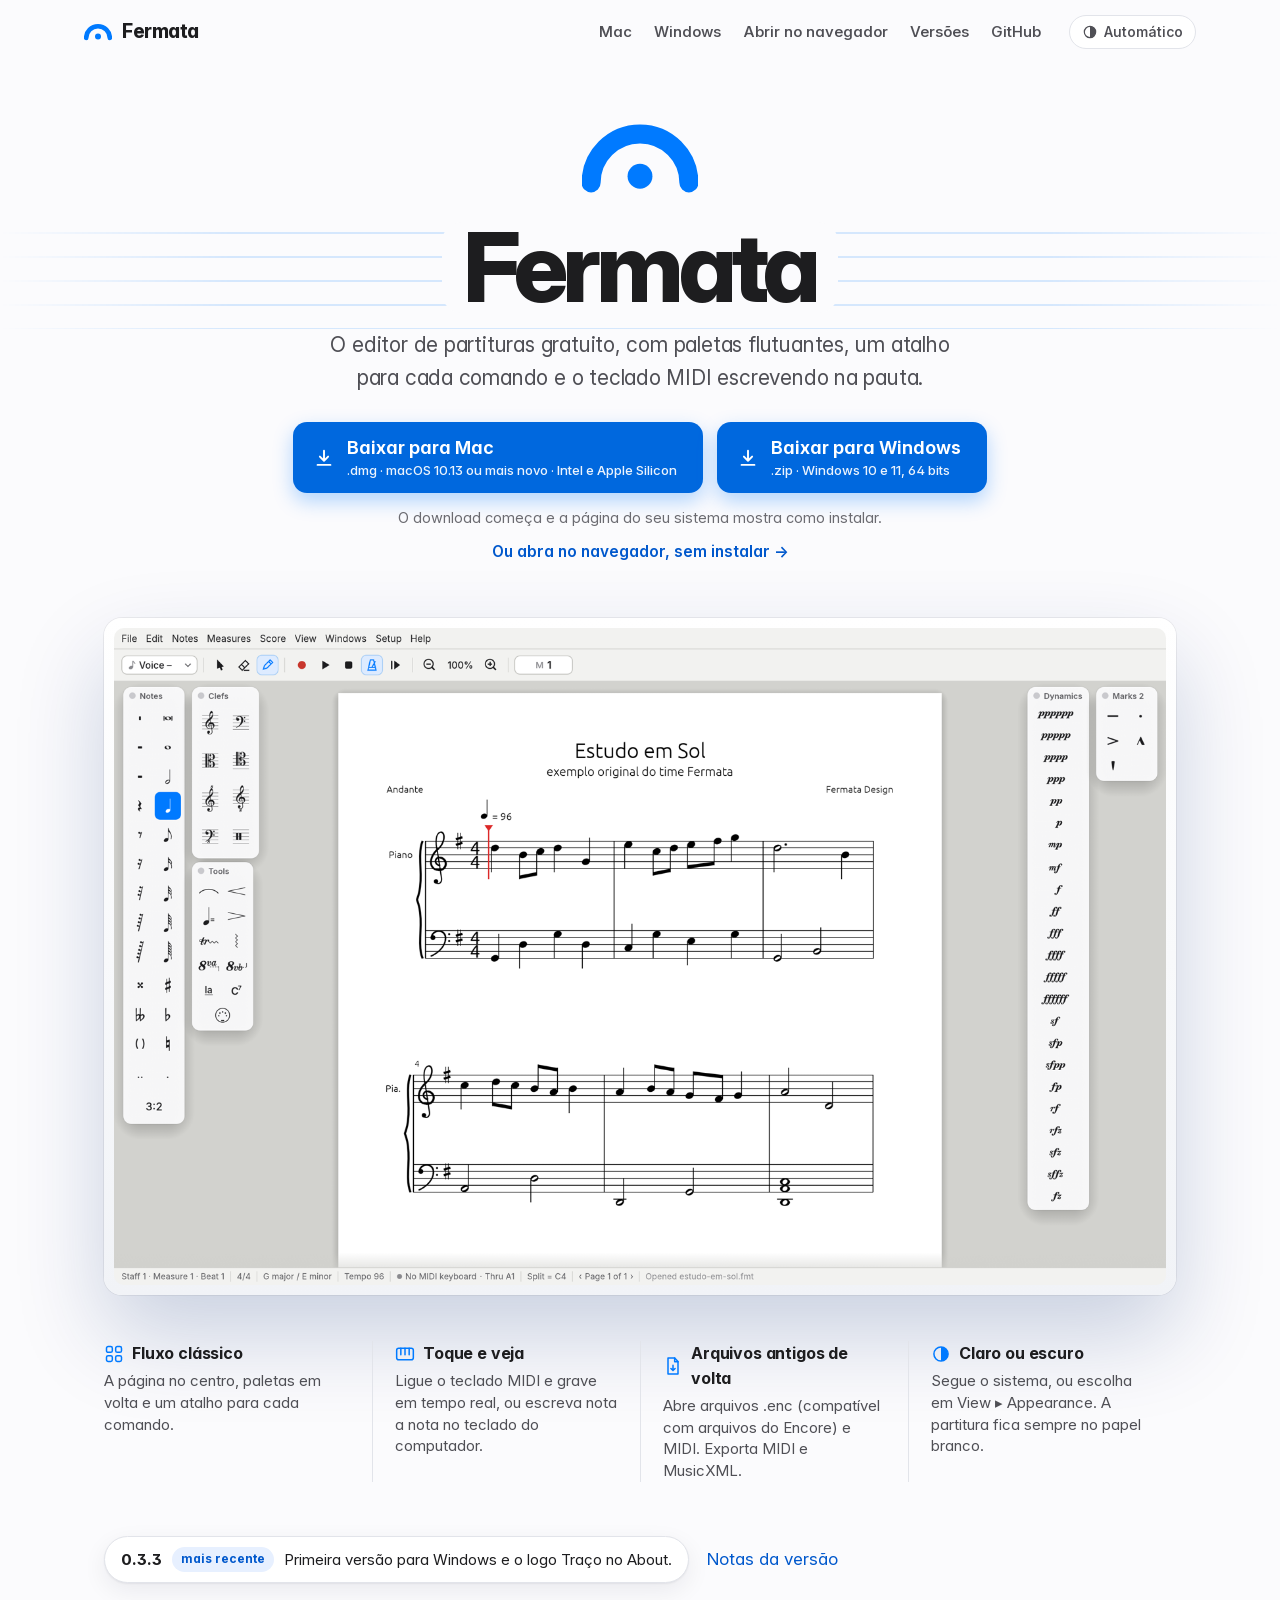
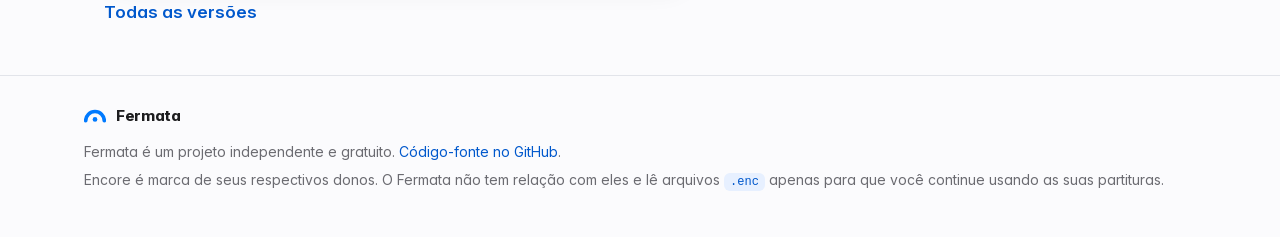
==== commit b872d197: "release: 0.3.5 (nada descarta alterações sem perguntar) e versão web em /fermata/app/ (PWA)" ====
--- a/docs/index.html
+++ b/docs/index.html
@@ -30,14 +30,15 @@
 </head>
 <body>
 <a class="skip" href="#conteudo">Pular para o conteúdo</a>
-<div class="wrap"><nav class="nav" aria-label="Principal"><a class="brand" href="index.html"><svg viewBox="232 228 560 560" aria-hidden="true" focusable="false"><path d="M276 628A236 236 0 0 1 748 628" fill="none" stroke="currentColor" stroke-width="92" stroke-linecap="round"/><circle cx="512" cy="596" r="60" fill="currentColor"/></svg>Fermata</a><div class="links"><a href="mac.html">Mac</a><a href="windows.html">Windows</a><a href="#versoes">Versões</a><a href="https://github.com/murillowelsi/fermata">GitHub</a></div><button class="theme-btn" type="button" id="theme-btn" aria-label="Tema: automático"><svg viewBox="0 0 24 24" fill="none" stroke="currentColor" stroke-width="1.8" aria-hidden="true"><circle cx="12" cy="12" r="8.5"/><path d="M12 3.5a8.5 8.5 0 0 1 0 17z" fill="currentColor" stroke="none"/></svg><span class="lbl">Automático</span></button></nav></div>
+<div class="wrap"><nav class="nav" aria-label="Principal"><a class="brand" href="./"><svg viewBox="232 228 560 560" aria-hidden="true" focusable="false"><path d="M276 628A236 236 0 0 1 748 628" fill="none" stroke="currentColor" stroke-width="92" stroke-linecap="round"/><circle cx="512" cy="596" r="60" fill="currentColor"/></svg>Fermata</a><div class="links"><a href="mac/">Mac</a><a href="windows/">Windows</a><a href="app/">Abrir no navegador</a><a href="#versoes">Versões</a><a href="https://github.com/murillowelsi/fermata">GitHub</a></div><button class="theme-btn" type="button" id="theme-btn" aria-label="Tema: automático"><svg viewBox="0 0 24 24" fill="none" stroke="currentColor" stroke-width="1.8" aria-hidden="true"><circle cx="12" cy="12" r="8.5"/><path d="M12 3.5a8.5 8.5 0 0 1 0 17z" fill="currentColor" stroke="none"/></svg><span class="lbl">Automático</span></button></nav></div>
 <main id="conteudo">
 <header class="hero"><div class="staff" aria-hidden="true"></div><div class="wrap">
   <span class="sym"><svg viewBox="232 228 560 560" aria-hidden="true" focusable="false"><path d="M276 628A236 236 0 0 1 748 628" fill="none" stroke="currentColor" stroke-width="92" stroke-linecap="round"/><circle cx="512" cy="596" r="60" fill="currentColor"/></svg></span>
   <h1>Fermata</h1>
   <p class="lead">O editor de partituras gratuito, com paletas flutuantes, um atalho para cada comando e o teclado MIDI escrevendo na pauta.</p>
-  <div class="cta"><div class="pair"><a class="dl mac" href="mac.html?baixar=1"><svg viewBox="0 0 24 24" fill="none" stroke="currentColor" stroke-width="2.1" stroke-linecap="round" stroke-linejoin="round" aria-hidden="true" focusable="false"><path d="M12 4v11M7.5 10.5 12 15l4.5-4.5M5 19.5h14"/></svg><span>Baixar para Mac<small>.dmg · macOS 10.13 ou mais novo · Intel e Apple Silicon</small></span></a><a class="dl win" href="windows.html?baixar=1"><svg viewBox="0 0 24 24" fill="none" stroke="currentColor" stroke-width="2.1" stroke-linecap="round" stroke-linejoin="round" aria-hidden="true" focusable="false"><path d="M12 4v11M7.5 10.5 12 15l4.5-4.5M5 19.5h14"/></svg><span>Baixar para Windows<small>.zip · Windows 10 e 11, 64 bits</small></span></a></div>
-    <span class="how">O download começa e a página do seu sistema mostra como instalar.</span></div>
+  <div class="cta"><div class="pair"><a class="dl mac" href="mac/?baixar=1"><svg viewBox="0 0 24 24" fill="none" stroke="currentColor" stroke-width="2.1" stroke-linecap="round" stroke-linejoin="round" aria-hidden="true" focusable="false"><path d="M12 4v11M7.5 10.5 12 15l4.5-4.5M5 19.5h14"/></svg><span>Baixar para Mac<small>.dmg · macOS 10.13 ou mais novo · Intel e Apple Silicon</small></span></a><a class="dl win" href="windows/?baixar=1"><svg viewBox="0 0 24 24" fill="none" stroke="currentColor" stroke-width="2.1" stroke-linecap="round" stroke-linejoin="round" aria-hidden="true" focusable="false"><path d="M12 4v11M7.5 10.5 12 15l4.5-4.5M5 19.5h14"/></svg><span>Baixar para Windows<small>.zip · Windows 10 e 11, 64 bits</small></span></a></div>
+    <span class="how">O download começa e a página do seu sistema mostra como instalar.</span>
+    <a class="web-link" href="app/">Ou abra no navegador, sem instalar <span aria-hidden="true">→</span></a></div>
 </div></header>
 <div class="paper"><div class="frame"><picture><source srcset="screenshot-escuro.png" media="(prefers-color-scheme: dark)"><img src="screenshot-claro.png" width="1600" height="1000" alt="O Fermata com uma partitura de piano aberta: a página no centro e as paletas de notas, claves, ferramentas, dinâmicas e marcas em volta."></picture></div></div>
 <section aria-label="Recursos"><ul class="features">
@@ -52,7 +53,7 @@
 </section>
 </main>
 <footer class="foot"><div class="wrap">
-  <p><a class="brand" href="index.html"><svg viewBox="232 228 560 560" aria-hidden="true" focusable="false"><path d="M276 628A236 236 0 0 1 748 628" fill="none" stroke="currentColor" stroke-width="92" stroke-linecap="round"/><circle cx="512" cy="596" r="60" fill="currentColor"/></svg>Fermata</a></p>
+  <p><a class="brand" href="./"><svg viewBox="232 228 560 560" aria-hidden="true" focusable="false"><path d="M276 628A236 236 0 0 1 748 628" fill="none" stroke="currentColor" stroke-width="92" stroke-linecap="round"/><circle cx="512" cy="596" r="60" fill="currentColor"/></svg>Fermata</a></p>
   <p>Fermata é um projeto independente e gratuito. <a href="https://github.com/murillowelsi/fermata">Código-fonte no GitHub</a>.</p>
   <p>Encore é marca de seus respectivos donos. O Fermata não tem relação com eles e lê arquivos <code>.enc</code> apenas para que você continue usando as suas partituras.</p>
 </div></footer>
--- a/docs/site.css
+++ b/docs/site.css
@@ -143,3 +143,6 @@
 .theme-btn svg { width: 16px; height: 16px }
 .nav .links + .theme-btn { margin-left: 4px }
 @media (max-width: 720px) { .theme-btn .lbl { display: none } .theme-btn { padding: 0 9px } .nav .theme-btn { margin-left: auto } }
+
+/* link para a versão web */
+.cta .web-link { display: inline-block; margin-top: 10px; font-weight: 600; font-size: 15.5px }
